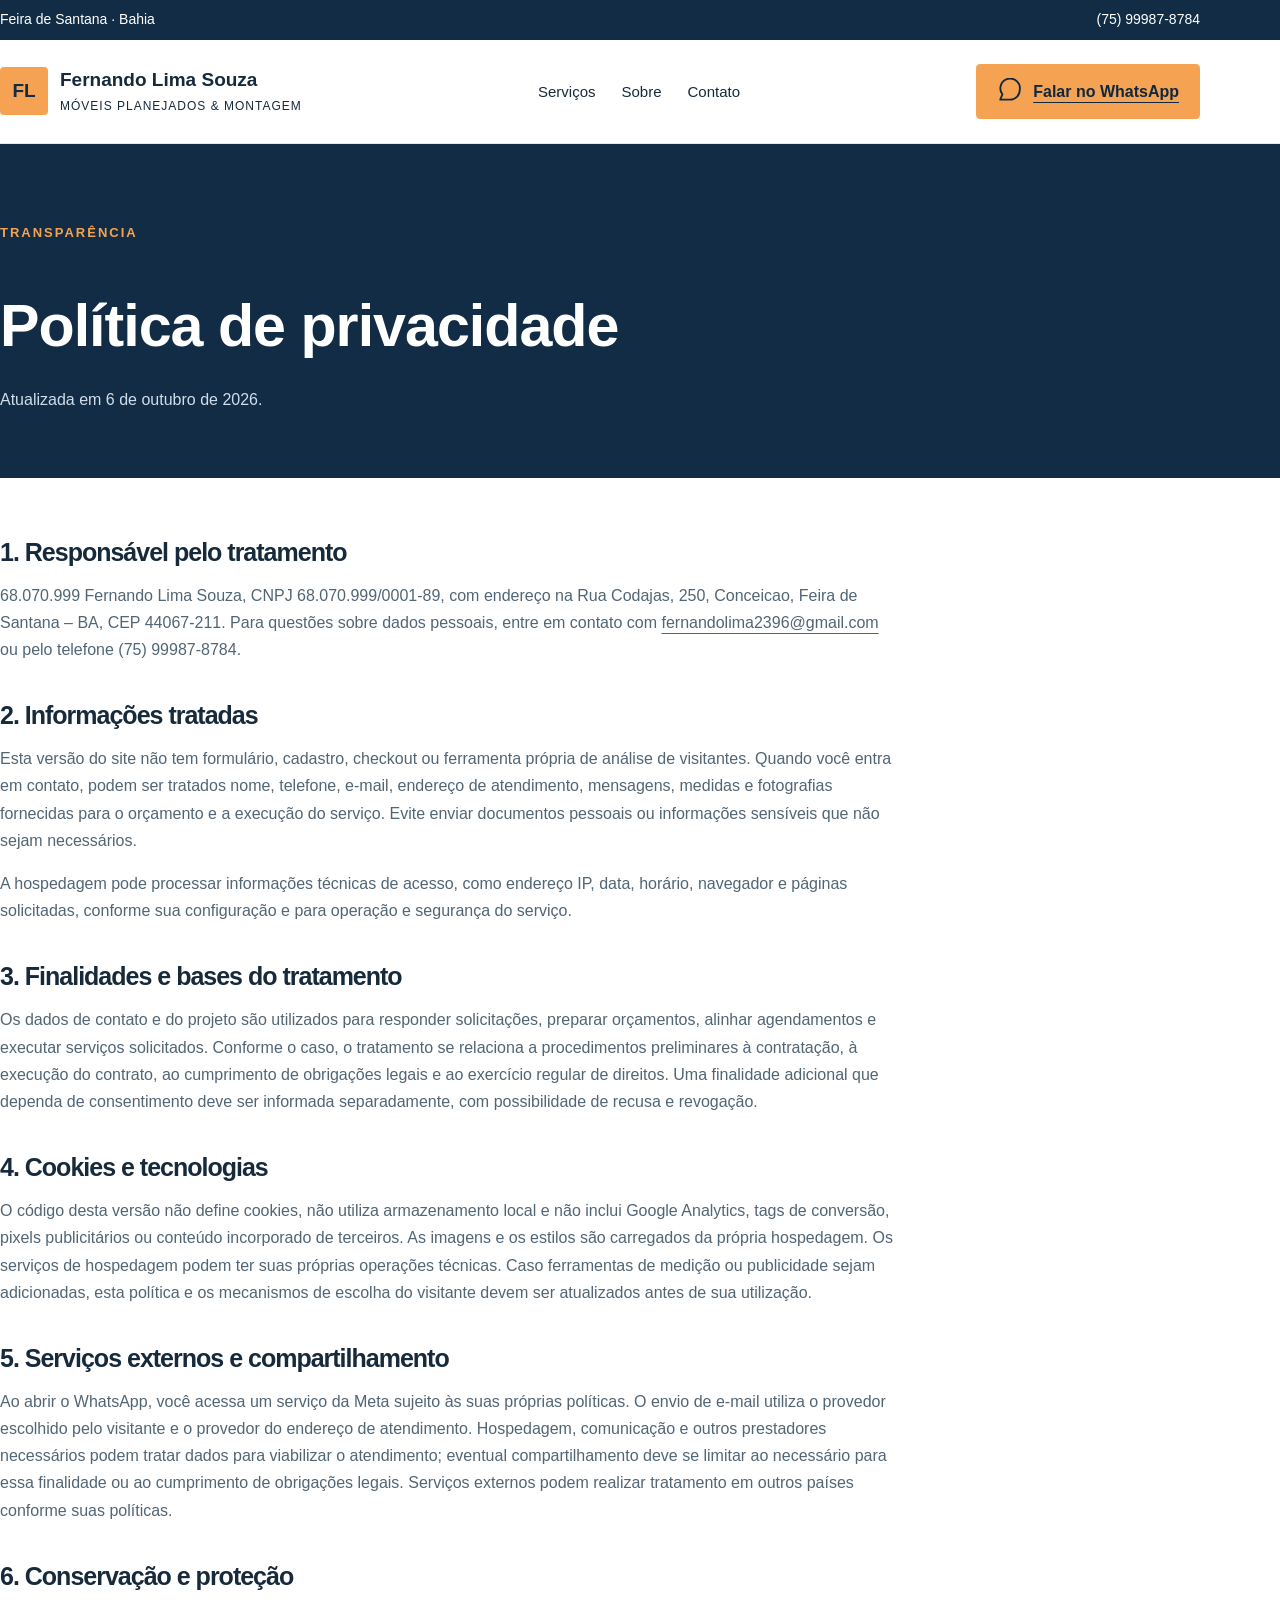
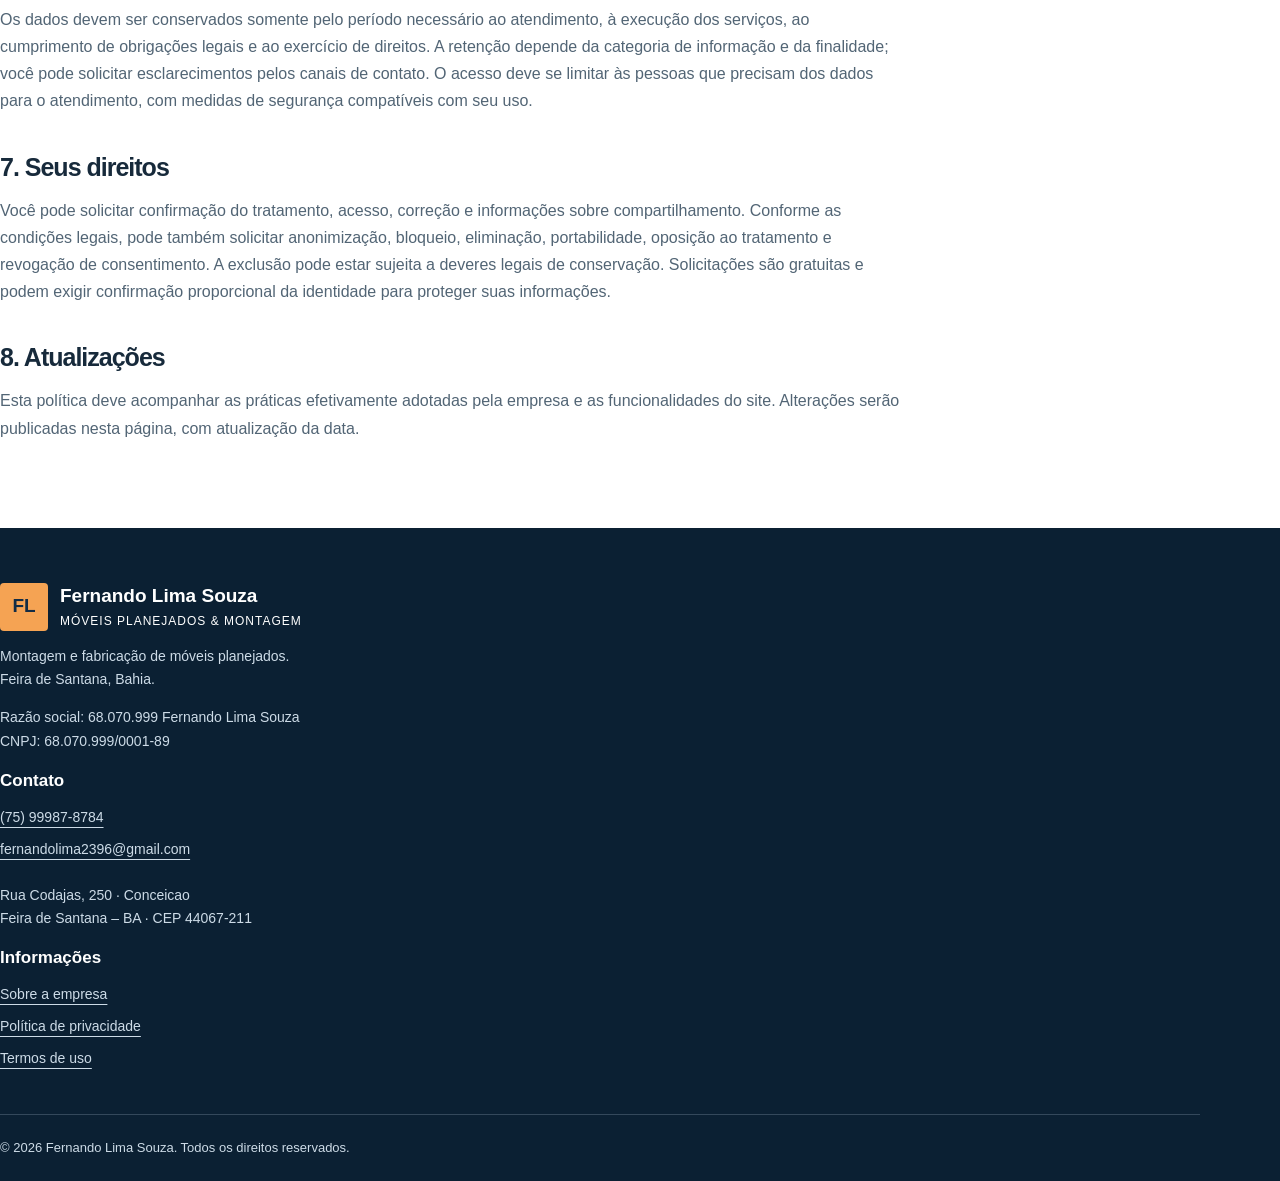
==== privacidade.html @ ad85e201 "Add files via upload" ====
<!doctype html><html lang="pt-BR"><head><meta charset="utf-8"><meta name="viewport" content="width=device-width, initial-scale=1"><meta name="description" content="Informações sobre dados pessoais, contato, serviços externos e privacidade."><meta name="theme-color" content="#122c45"><title>Política de privacidade | Fernando Lima Souza</title><link rel="stylesheet" href="assets/bootstrap.min.css"><link rel="stylesheet" href="styles.css"></head><body><a class="skip" href="#conteudo">Pular para o conteúdo</a><div class="topbar"><div class="container">Feira de Santana · Bahia <a href="tel:+5575999878784">(75) 99987-8784</a></div></div><header><nav class="container mainnav" aria-label="Navegação principal"><a class="brand" href="index.html"><span class="brandmark">FL</span><span>Fernando Lima Souza<small>MÓVEIS PLANEJADOS & MONTAGEM</small></span></a><div class="navlinks"><a href="index.html#servicos">Serviços</a><a href="sobre.html">Sobre</a><a href="index.html#contato">Contato</a></div><a class="btn btn-orange" href="https://wa.me/5575999878784?text=Ol%C3%A1%2C%20gostaria%20de%20um%20or%C3%A7amento%20para%20m%C3%B3veis." target="_blank" rel="noopener noreferrer"><svg viewBox="0 0 24 24" aria-hidden="true" fill="none" stroke="currentColor" stroke-width="1.7" stroke-linecap="round" stroke-linejoin="round"><path d="M21 11a9 9 0 0 1-9 9H3l2-5a9 9 0 1 1 16-4z"/></svg>Falar no WhatsApp</a></nav></header><main id="conteudo"><section class="dochead"><div class="container"><p class="eyebrow">TRANSPARÊNCIA</p><h1>Política de privacidade</h1><p>Atualizada em 6 de outubro de 2026.</p></div></section><article class="container document"><h2>1. Responsável pelo tratamento</h2><p>68.070.999 Fernando Lima Souza, CNPJ 68.070.999/0001-89, com endereço na Rua Codajas, 250, Conceicao, Feira de Santana – BA, CEP 44067-211. Para questões sobre dados pessoais, entre em contato com <a href="mailto:fernandolima2396@gmail.com">fernandolima2396@gmail.com</a> ou pelo telefone (75) 99987-8784.</p><h2>2. Informações tratadas</h2><p>Esta versão do site não tem formulário, cadastro, checkout ou ferramenta própria de análise de visitantes. Quando você entra em contato, podem ser tratados nome, telefone, e-mail, endereço de atendimento, mensagens, medidas e fotografias fornecidas para o orçamento e a execução do serviço. Evite enviar documentos pessoais ou informações sensíveis que não sejam necessários.</p><p>A hospedagem pode processar informações técnicas de acesso, como endereço IP, data, horário, navegador e páginas solicitadas, conforme sua configuração e para operação e segurança do serviço.</p><h2>3. Finalidades e bases do tratamento</h2><p>Os dados de contato e do projeto são utilizados para responder solicitações, preparar orçamentos, alinhar agendamentos e executar serviços solicitados. Conforme o caso, o tratamento se relaciona a procedimentos preliminares à contratação, à execução do contrato, ao cumprimento de obrigações legais e ao exercício regular de direitos. Uma finalidade adicional que dependa de consentimento deve ser informada separadamente, com possibilidade de recusa e revogação.</p><h2>4. Cookies e tecnologias</h2><p>O código desta versão não define cookies, não utiliza armazenamento local e não inclui Google Analytics, tags de conversão, pixels publicitários ou conteúdo incorporado de terceiros. As imagens e os estilos são carregados da própria hospedagem. Os serviços de hospedagem podem ter suas próprias operações técnicas. Caso ferramentas de medição ou publicidade sejam adicionadas, esta política e os mecanismos de escolha do visitante devem ser atualizados antes de sua utilização.</p><h2>5. Serviços externos e compartilhamento</h2><p>Ao abrir o WhatsApp, você acessa um serviço da Meta sujeito às suas próprias políticas. O envio de e-mail utiliza o provedor escolhido pelo visitante e o provedor do endereço de atendimento. Hospedagem, comunicação e outros prestadores necessários podem tratar dados para viabilizar o atendimento; eventual compartilhamento deve se limitar ao necessário para essa finalidade ou ao cumprimento de obrigações legais. Serviços externos podem realizar tratamento em outros países conforme suas políticas.</p><h2>6. Conservação e proteção</h2><p>Os dados devem ser conservados somente pelo período necessário ao atendimento, à execução dos serviços, ao cumprimento de obrigações legais e ao exercício de direitos. A retenção depende da categoria de informação e da finalidade; você pode solicitar esclarecimentos pelos canais de contato. O acesso deve se limitar às pessoas que precisam dos dados para o atendimento, com medidas de segurança compatíveis com seu uso.</p><h2>7. Seus direitos</h2><p>Você pode solicitar confirmação do tratamento, acesso, correção e informações sobre compartilhamento. Conforme as condições legais, pode também solicitar anonimização, bloqueio, eliminação, portabilidade, oposição ao tratamento e revogação de consentimento. A exclusão pode estar sujeita a deveres legais de conservação. Solicitações são gratuitas e podem exigir confirmação proporcional da identidade para proteger suas informações.</p><h2>8. Atualizações</h2><p>Esta política deve acompanhar as práticas efetivamente adotadas pela empresa e as funcionalidades do site. Alterações serão publicadas nesta página, com atualização da data.</p></article></main><footer><div class="container"><div class="row gy-4"><div class="col-lg-5"><a class="brand" href="index.html"><span class="brandmark">FL</span><span>Fernando Lima Souza<small>MÓVEIS PLANEJADOS & MONTAGEM</small></span></a><p class="mt-4">Montagem e fabricação de móveis planejados.<br>Feira de Santana, Bahia.</p><p>Razão social: 68.070.999 Fernando Lima Souza<br>CNPJ: 68.070.999/0001-89</p></div><div class="col-lg-4"><h3>Contato</h3><a href="tel:+5575999878784">(75) 99987-8784</a><br><a href="mailto:fernandolima2396@gmail.com">fernandolima2396@gmail.com</a><p class="mt-3">Rua Codajas, 250 · Conceicao<br>Feira de Santana – BA · CEP 44067-211</p></div><div class="col-lg-3"><h3>Informações</h3><a href="sobre.html">Sobre a empresa</a><br><a href="privacidade.html">Política de privacidade</a><br><a href="termos-de-uso.html">Termos de uso</a></div></div><div class="footend">© 2026 Fernando Lima Souza. Todos os direitos reservados.</div></div></footer></body></html>
---- styles.css ----
@charset "UTF-8";
:root{--navy:#122c45;--orange:#f5a353;--ink:#172a3b;--muted:#526575;--light:#f3f6f9}*{box-sizing:border-box}html{scroll-behavior:smooth;scroll-padding-top:30px}body{font-family:Arial,Helvetica,sans-serif;color:var(--ink);font-size:16px;line-height:1.7;margin:0}a{color:inherit;text-underline-offset:5px}a:hover{color:#9b4c09}a:focus-visible,summary:focus-visible{outline:3px solid #d7721d;outline-offset:5px}img{max-width:100%;height:auto}svg{width:26px;height:26px;flex-shrink:0}.container{max-width:1200px}.topbar{background:var(--navy);color:#fff;font-size:14px;padding:8px 0}.topbar .container{display:flex;justify-content:space-between}.topbar a{text-decoration:none}header{background:white;border-bottom:1px solid #e3e9ee}.mainnav{display:flex;align-items:center;justify-content:space-between;gap:24px;padding-top:24px;padding-bottom:24px}.brand{display:flex;align-items:center;gap:12px;text-decoration:none;font-size:19px;font-weight:700;line-height:1.3}.brandmark{background:var(--orange);color:var(--navy);width:48px;height:48px;display:grid;place-items:center;flex-shrink:0;border-radius:4px}.brand small{display:block;font-size:12px;letter-spacing:1px;font-weight:400;margin-top:6px}.navlinks{display:flex;gap:26px}.navlinks a{text-decoration:none;font-size:15px}.btn{display:inline-flex;align-items:center;justify-content:center;gap:10px;border-radius:4px;padding:13px 20px;font-size:16px;font-weight:700;white-space:normal}.btn-orange{background:var(--orange);color:#10283f;border:1px solid var(--orange)}.btn-orange:hover{background:#ffb76e;color:#10283f}.btn-outline{border:1px solid currentColor}.hero{padding:75px 0 70px;background:var(--navy);color:white;overflow:hidden}.eyebrow{font-size:13px;letter-spacing:2px;font-weight:700;color:#965019;margin-bottom:18px}.hero .eyebrow,.contact .eyebrow{color:#ffb76e}h1,h2,h3{font-weight:700;line-height:1.12;letter-spacing:-1px}h1{font-size:clamp(2.8rem,4.4vw,4.4rem);margin-bottom:26px}h1 em{font-style:normal;color:var(--orange)}h2{font-size:clamp(2rem,3vw,2.8rem);margin-bottom:24px}h3{font-size:23px;letter-spacing:-.4px;margin-bottom:16px}.lead{font-size:18px;color:#d5e0ea;max-width:510px;line-height:1.7}.actions{display:flex;gap:24px;align-items:center;flex-wrap:wrap;margin-top:28px}.textlink{font-weight:700}.hero .textlink{font-size:15px}.heronote{font-size:14px;color:#c6d6e4;margin-top:24px;margin-bottom:0}.heroimage{margin:0;position:relative}.heroimage img{aspect-ratio:1.03;object-fit:cover;border-radius:5px 5px 50px 5px}.heroimage figcaption{position:absolute;bottom:26px;left:24px;right:24px;background:#fff;padding:17px 22px;color:var(--navy);font-size:20px;font-weight:700;border-left:4px solid var(--orange)}figcaption small{display:block;font-size:12px;font-weight:400;color:var(--muted);margin-top:4px}.strip{background:#e9eff4}.strip .container{display:flex;justify-content:space-between;gap:20px;padding-top:23px;padding-bottom:23px}.strip span{display:flex;align-items:center;gap:12px;font-weight:700}.section{padding:85px 0}.sectionintro{max-width:700px;margin-bottom:38px}.section p{color:var(--muted)}.service{height:100%;border:1px solid #dce4eb;border-top:3px solid var(--navy);padding:30px}.servicehead{display:flex;justify-content:space-between;align-items:center;margin-bottom:32px}.servicehead svg{width:38px;height:38px;color:#a85816}.servicehead span{font-size:14px;color:#687d8c}.service p{margin:0}.process{background:var(--light)}.steps{list-style:none;margin:0;padding:0}.steps li{display:flex;gap:22px;padding:22px 0;border-bottom:1px solid #d3dde6}.steps li:first-child{padding-top:0}.steps li>span{font-size:28px;color:#a85816;font-weight:700}.steps p{margin:0}.faq{background:var(--light)}.questions{max-width:870px}details{border-bottom:1px solid #cbd7e1;padding:22px 0}summary{font-size:18px;font-weight:700;cursor:pointer}details p{margin:16px 0 0}.contact{background:var(--navy);color:white}.contact p{color:#d1deea}.contactinfo{border-left:1px solid #496176;padding-left:40px}.contactinfo>a{display:block;margin-bottom:12px;overflow-wrap:anywhere}.contactinfo h3{margin-top:18px}footer{background:#0b2033;color:#cddbe7;padding:55px 0 0;font-size:14px}footer .brand{color:white}footer h3{color:white;font-size:17px;letter-spacing:0}footer a{display:inline-block;margin-bottom:8px;overflow-wrap:anywhere}footer a:hover{color:var(--orange)}.footend{border-top:1px solid #34485b;margin-top:35px;padding:22px 0;font-size:13px}.dochead{padding:65px 0;background:var(--navy);color:white}.dochead h1{font-size:clamp(2.3rem,5vw,3.7rem)}.dochead .eyebrow{color:var(--orange)}.dochead p:last-child{margin-bottom:0;color:#d1deea}.document{max-width:900px;padding-top:60px;padding-bottom:70px}.document h2{font-size:25px;margin-top:38px;margin-bottom:16px}.document h2:first-child{margin-top:0}.document p{color:var(--muted)}.document .table th{width:38%;font-size:15px}.document .table td{font-size:15px;overflow-wrap:anywhere}.document .table th,.document .table td{padding:16px 12px;vertical-align:top}.skip{position:absolute;top:-100px;left:15px;background:white;color:var(--navy);padding:12px;z-index:10}.skip:focus{top:10px}@media(max-width:991px){.mainnav{flex-wrap:wrap}.mainnav>.btn{display:none}.navlinks{margin-left:auto}.hero{padding:50px 0}.heroimage img{aspect-ratio:1.5}.section{padding:60px 0}.contactinfo{border-left:0;padding-left:12px;border-top:1px solid #496176;padding-top:22px}}@media(max-width:575px){.container{padding-left:22px;padding-right:22px}.brand{font-size:17px}.brand small{font-size:11px;letter-spacing:.5px}.mainnav{gap:20px}.navlinks{margin-left:0;width:100%;justify-content:space-between}.topbar{font-size:12px}h1{font-size:2.8rem}.strip .container{flex-direction:column;gap:14px}.heroimage figcaption{bottom:15px;left:15px;right:15px;font-size:17px;padding:12px}.actions{gap:18px}.dochead{padding:45px 0}.document .table th,.document .table td{padding:12px 6px;font-size:14px}}@media(prefers-reduced-motion:reduce){html{scroll-behavior:auto}}
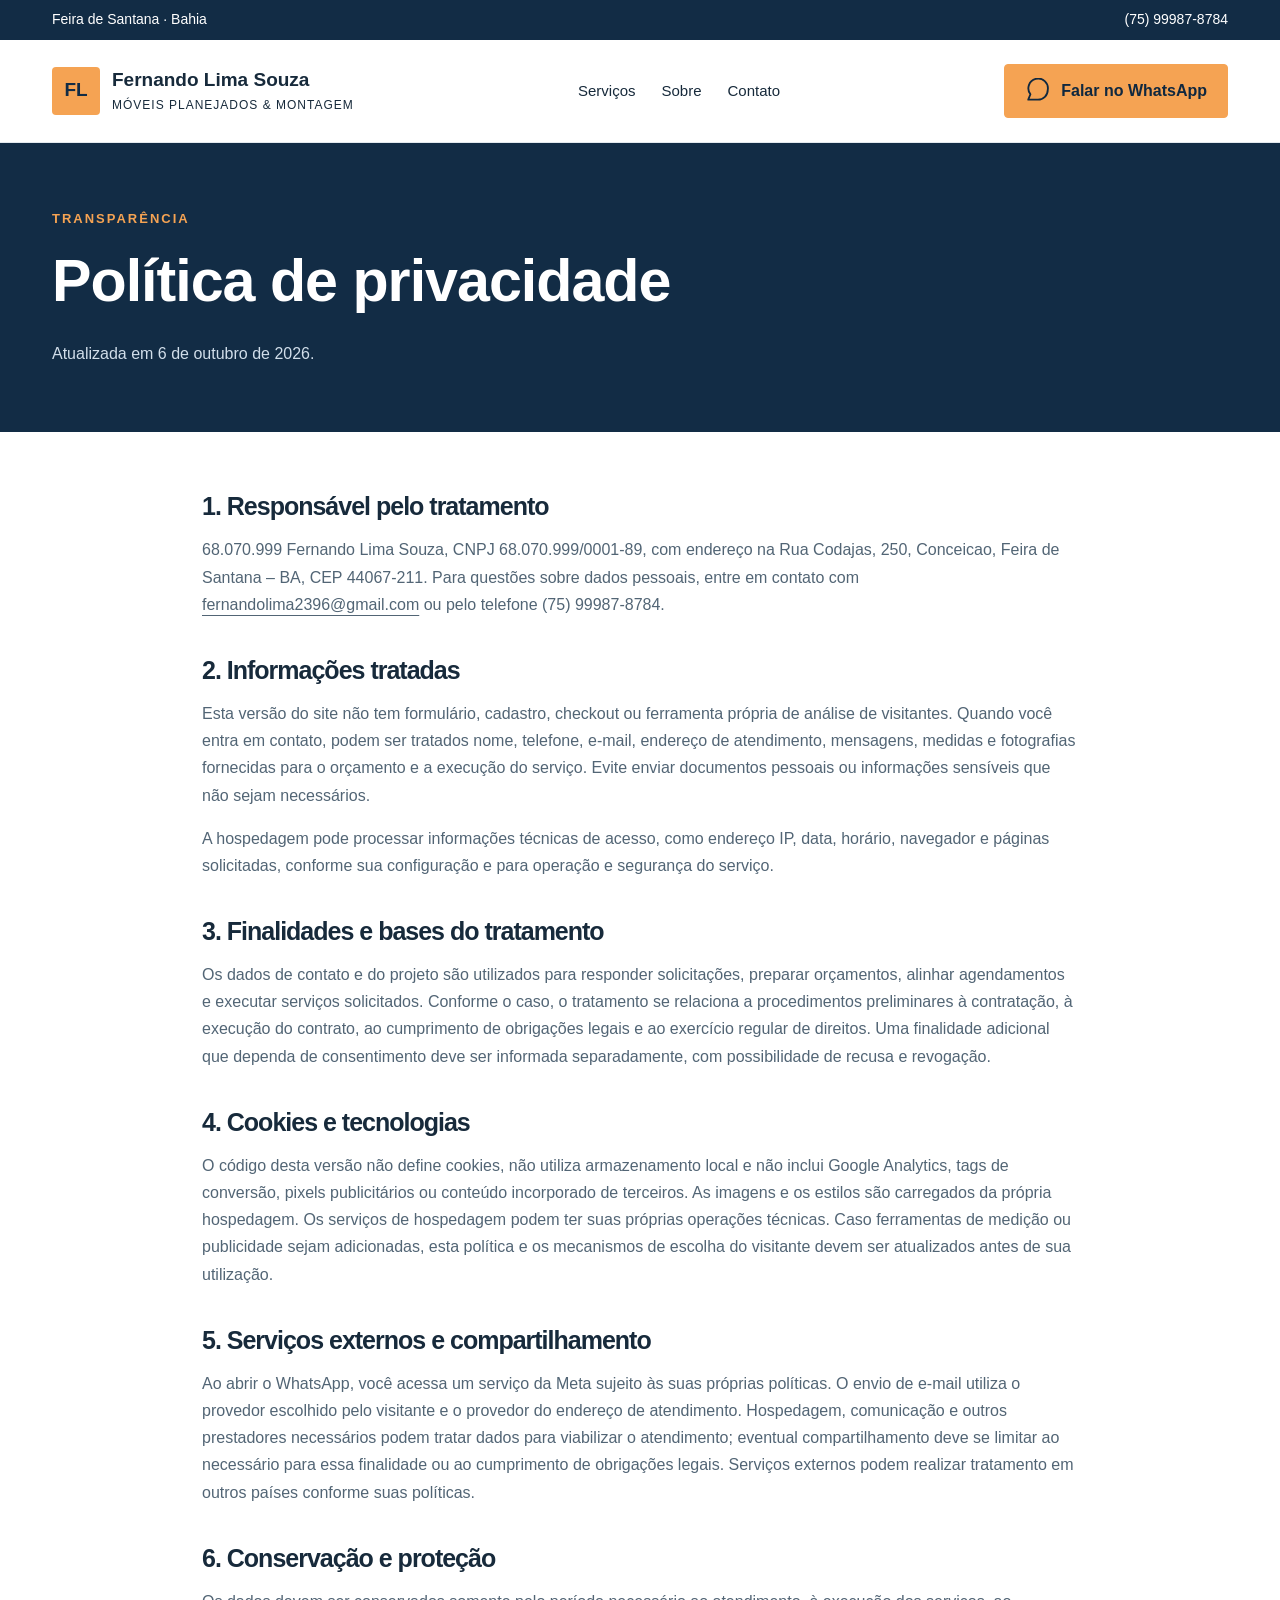
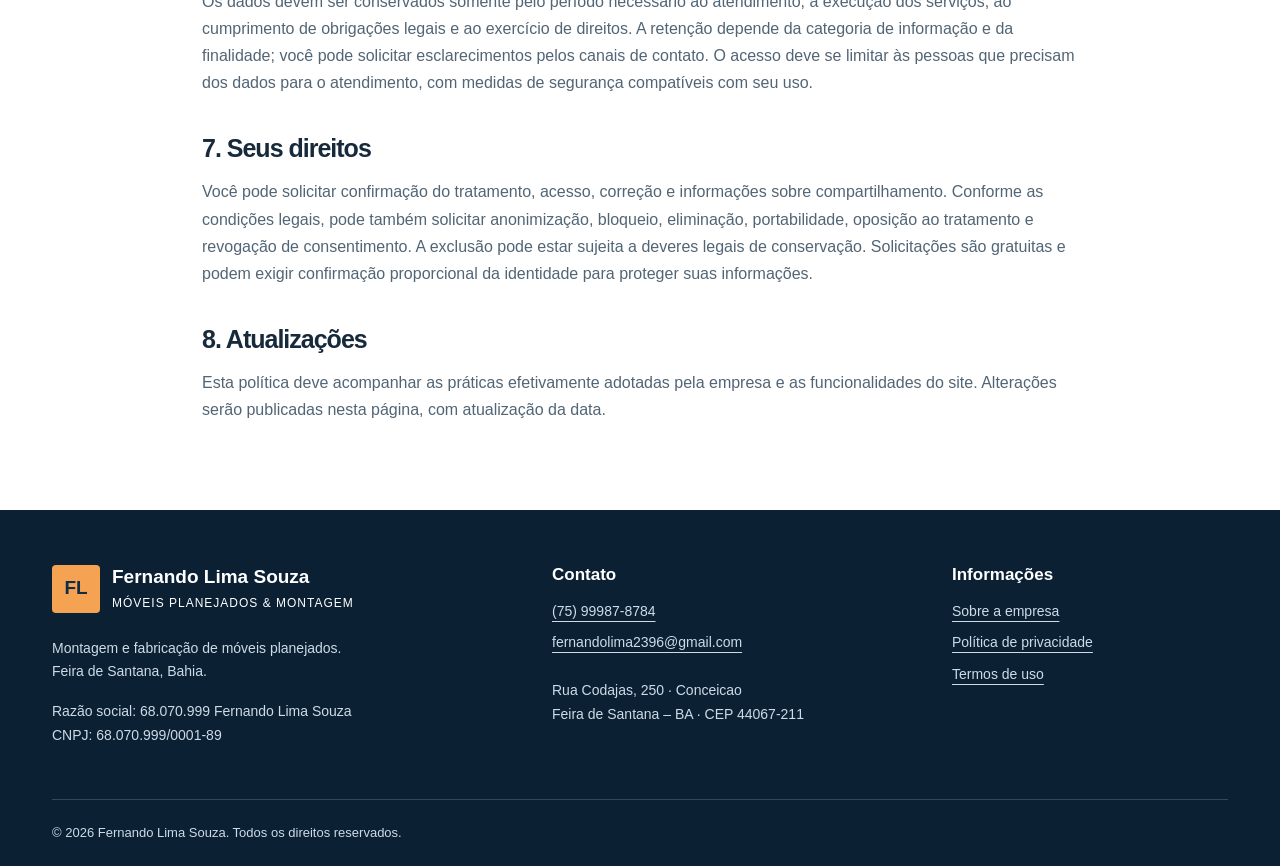
==== commit 4c86fed7: "Update privacidade.html" ====
--- a/privacidade.html
+++ b/privacidade.html
@@ -1 +1,12 @@
-<!doctype html><html lang="pt-BR"><head><meta charset="utf-8"><meta name="viewport" content="width=device-width, initial-scale=1"><meta name="description" content="Informações sobre dados pessoais, contato, serviços externos e privacidade."><meta name="theme-color" content="#122c45"><title>Política de privacidade | Fernando Lima Souza</title><link rel="stylesheet" href="assets/bootstrap.min.css"><link rel="stylesheet" href="styles.css"></head><body><a class="skip" href="#conteudo">Pular para o conteúdo</a><div class="topbar"><div class="container">Feira de Santana · Bahia <a href="tel:+5575999878784">(75) 99987-8784</a></div></div><header><nav class="container mainnav" aria-label="Navegação principal"><a class="brand" href="index.html"><span class="brandmark">FL</span><span>Fernando Lima Souza<small>MÓVEIS PLANEJADOS & MONTAGEM</small></span></a><div class="navlinks"><a href="index.html#servicos">Serviços</a><a href="sobre.html">Sobre</a><a href="index.html#contato">Contato</a></div><a class="btn btn-orange" href="https://wa.me/5575999878784?text=Ol%C3%A1%2C%20gostaria%20de%20um%20or%C3%A7amento%20para%20m%C3%B3veis." target="_blank" rel="noopener noreferrer"><svg viewBox="0 0 24 24" aria-hidden="true" fill="none" stroke="currentColor" stroke-width="1.7" stroke-linecap="round" stroke-linejoin="round"><path d="M21 11a9 9 0 0 1-9 9H3l2-5a9 9 0 1 1 16-4z"/></svg>Falar no WhatsApp</a></nav></header><main id="conteudo"><section class="dochead"><div class="container"><p class="eyebrow">TRANSPARÊNCIA</p><h1>Política de privacidade</h1><p>Atualizada em 6 de outubro de 2026.</p></div></section><article class="container document"><h2>1. Responsável pelo tratamento</h2><p>68.070.999 Fernando Lima Souza, CNPJ 68.070.999/0001-89, com endereço na Rua Codajas, 250, Conceicao, Feira de Santana – BA, CEP 44067-211. Para questões sobre dados pessoais, entre em contato com <a href="mailto:fernandolima2396@gmail.com">fernandolima2396@gmail.com</a> ou pelo telefone (75) 99987-8784.</p><h2>2. Informações tratadas</h2><p>Esta versão do site não tem formulário, cadastro, checkout ou ferramenta própria de análise de visitantes. Quando você entra em contato, podem ser tratados nome, telefone, e-mail, endereço de atendimento, mensagens, medidas e fotografias fornecidas para o orçamento e a execução do serviço. Evite enviar documentos pessoais ou informações sensíveis que não sejam necessários.</p><p>A hospedagem pode processar informações técnicas de acesso, como endereço IP, data, horário, navegador e páginas solicitadas, conforme sua configuração e para operação e segurança do serviço.</p><h2>3. Finalidades e bases do tratamento</h2><p>Os dados de contato e do projeto são utilizados para responder solicitações, preparar orçamentos, alinhar agendamentos e executar serviços solicitados. Conforme o caso, o tratamento se relaciona a procedimentos preliminares à contratação, à execução do contrato, ao cumprimento de obrigações legais e ao exercício regular de direitos. Uma finalidade adicional que dependa de consentimento deve ser informada separadamente, com possibilidade de recusa e revogação.</p><h2>4. Cookies e tecnologias</h2><p>O código desta versão não define cookies, não utiliza armazenamento local e não inclui Google Analytics, tags de conversão, pixels publicitários ou conteúdo incorporado de terceiros. As imagens e os estilos são carregados da própria hospedagem. Os serviços de hospedagem podem ter suas próprias operações técnicas. Caso ferramentas de medição ou publicidade sejam adicionadas, esta política e os mecanismos de escolha do visitante devem ser atualizados antes de sua utilização.</p><h2>5. Serviços externos e compartilhamento</h2><p>Ao abrir o WhatsApp, você acessa um serviço da Meta sujeito às suas próprias políticas. O envio de e-mail utiliza o provedor escolhido pelo visitante e o provedor do endereço de atendimento. Hospedagem, comunicação e outros prestadores necessários podem tratar dados para viabilizar o atendimento; eventual compartilhamento deve se limitar ao necessário para essa finalidade ou ao cumprimento de obrigações legais. Serviços externos podem realizar tratamento em outros países conforme suas políticas.</p><h2>6. Conservação e proteção</h2><p>Os dados devem ser conservados somente pelo período necessário ao atendimento, à execução dos serviços, ao cumprimento de obrigações legais e ao exercício de direitos. A retenção depende da categoria de informação e da finalidade; você pode solicitar esclarecimentos pelos canais de contato. O acesso deve se limitar às pessoas que precisam dos dados para o atendimento, com medidas de segurança compatíveis com seu uso.</p><h2>7. Seus direitos</h2><p>Você pode solicitar confirmação do tratamento, acesso, correção e informações sobre compartilhamento. Conforme as condições legais, pode também solicitar anonimização, bloqueio, eliminação, portabilidade, oposição ao tratamento e revogação de consentimento. A exclusão pode estar sujeita a deveres legais de conservação. Solicitações são gratuitas e podem exigir confirmação proporcional da identidade para proteger suas informações.</p><h2>8. Atualizações</h2><p>Esta política deve acompanhar as práticas efetivamente adotadas pela empresa e as funcionalidades do site. Alterações serão publicadas nesta página, com atualização da data.</p></article></main><footer><div class="container"><div class="row gy-4"><div class="col-lg-5"><a class="brand" href="index.html"><span class="brandmark">FL</span><span>Fernando Lima Souza<small>MÓVEIS PLANEJADOS & MONTAGEM</small></span></a><p class="mt-4">Montagem e fabricação de móveis planejados.<br>Feira de Santana, Bahia.</p><p>Razão social: 68.070.999 Fernando Lima Souza<br>CNPJ: 68.070.999/0001-89</p></div><div class="col-lg-4"><h3>Contato</h3><a href="tel:+5575999878784">(75) 99987-8784</a><br><a href="mailto:fernandolima2396@gmail.com">fernandolima2396@gmail.com</a><p class="mt-3">Rua Codajas, 250 · Conceicao<br>Feira de Santana – BA · CEP 44067-211</p></div><div class="col-lg-3"><h3>Informações</h3><a href="sobre.html">Sobre a empresa</a><br><a href="privacidade.html">Política de privacidade</a><br><a href="termos-de-uso.html">Termos de uso</a></div></div><div class="footend">© 2026 Fernando Lima Souza. Todos os direitos reservados.</div></div></footer></body></html>+<!doctype html><html lang="pt-BR"><head><meta charset="utf-8"><meta name="viewport" content="width=device-width, initial-scale=1"><meta name="description" content="Informações sobre dados pessoais, contato, serviços externos e privacidade."><meta name="theme-color" content="#122c45"><title>Política de privacidade | Fernando Lima Souza</title><style>@charset "UTF-8";/*!
+ * Bootstrap  v5.3.8 (https://getbootstrap.com/)
+ * Copyright 2011-2025 The Bootstrap Authors
+ * Licensed under MIT (https://github.com/twbs/bootstrap/blob/main/LICENSE)
+ */:root,[data-bs-theme=light]{--bs-blue:#0d6efd;--bs-indigo:#6610f2;--bs-purple:#6f42c1;--bs-pink:#d63384;--bs-red:#dc3545;--bs-orange:#fd7e14;--bs-yellow:#ffc107;--bs-green:#198754;--bs-teal:#20c997;--bs-cyan:#0dcaf0;--bs-black:#000;--bs-white:#fff;--bs-gray:#6c757d;--bs-gray-dark:#343a40;--bs-gray-100:#f8f9fa;--bs-gray-200:#e9ecef;--bs-gray-300:#dee2e6;--bs-gray-400:#ced4da;--bs-gray-500:#adb5bd;--bs-gray-600:#6c757d;--bs-gray-700:#495057;--bs-gray-800:#343a40;--bs-gray-900:#212529;--bs-primary:#0d6efd;--bs-secondary:#6c757d;--bs-success:#198754;--bs-info:#0dcaf0;--bs-warning:#ffc107;--bs-danger:#dc3545;--bs-light:#f8f9fa;--bs-dark:#212529;--bs-primary-rgb:13,110,253;--bs-secondary-rgb:108,117,125;--bs-success-rgb:25,135,84;--bs-info-rgb:13,202,240;--bs-warning-rgb:255,193,7;--bs-danger-rgb:220,53,69;--bs-light-rgb:248,249,250;--bs-dark-rgb:33,37,41;--bs-primary-text-emphasis:#052c65;--bs-secondary-text-emphasis:#2b2f32;--bs-success-text-emphasis:#0a3622;--bs-info-text-emphasis:#055160;--bs-warning-text-emphasis:#664d03;--bs-danger-text-emphasis:#58151c;--bs-light-text-emphasis:#495057;--bs-dark-text-emphasis:#495057;--bs-primary-bg-subtle:#cfe2ff;--bs-secondary-bg-subtle:#e2e3e5;--bs-success-bg-subtle:#d1e7dd;--bs-info-bg-subtle:#cff4fc;--bs-warning-bg-subtle:#fff3cd;--bs-danger-bg-subtle:#f8d7da;--bs-light-bg-subtle:#fcfcfd;--bs-dark-bg-subtle:#ced4da;--bs-primary-border-subtle:#9ec5fe;--bs-secondary-border-subtle:#c4c8cb;--bs-success-border-subtle:#a3cfbb;--bs-info-border-subtle:#9eeaf9;--bs-warning-border-subtle:#ffe69c;--bs-danger-border-subtle:#f1aeb5;--bs-light-border-subtle:#e9ecef;--bs-dark-border-subtle:#adb5bd;--bs-white-rgb:255,255,255;--bs-black-rgb:0,0,0;--bs-font-sans-serif:system-ui,-apple-system,"Segoe UI",Roboto,"Helvetica Neue","Noto Sans","Liberation Sans",Arial,sans-serif,"Apple Color Emoji","Segoe UI Emoji","Segoe UI Symbol","Noto Color Emoji";--bs-font-monospace:SFMono-Regular,Menlo,Monaco,Consolas,"Liberation Mono","Courier New",monospace;--bs-gradient:linear-gradient(180deg, rgba(255, 255, 255, 0.15), rgba(255, 255, 255, 0));--bs-body-font-family:var(--bs-font-sans-serif);--bs-body-font-size:1rem;--bs-body-font-weight:400;--bs-body-line-height:1.5;--bs-body-color:#212529;--bs-body-color-rgb:33,37,41;--bs-body-bg:#fff;--bs-body-bg-rgb:255,255,255;--bs-emphasis-color:#000;--bs-emphasis-color-rgb:0,0,0;--bs-secondary-color:rgba(33, 37, 41, 0.75);--bs-secondary-color-rgb:33,37,41;--bs-secondary-bg:#e9ecef;--bs-secondary-bg-rgb:233,236,239;--bs-tertiary-color:rgba(33, 37, 41, 0.5);--bs-tertiary-color-rgb:33,37,41;--bs-tertiary-bg:#f8f9fa;--bs-tertiary-bg-rgb:248,249,250;--bs-heading-color:inherit;--bs-link-color:#0d6efd;--bs-link-color-rgb:13,110,253;--bs-link-decoration:underline;--bs-link-hover-color:#0a58ca;--bs-link-hover-color-rgb:10,88,202;--bs-code-color:#d63384;--bs-highlight-color:#212529;--bs-highlight-bg:#fff3cd;--bs-border-width:1px;--bs-border-style:solid;--bs-border-color:#dee2e6;--bs-border-color-translucent:rgba(0, 0, 0, 0.175);--bs-border-radius:0.375rem;--bs-border-radius-sm:0.25rem;--bs-border-radius-lg:0.5rem;--bs-border-radius-xl:1rem;--bs-border-radius-xxl:2rem;--bs-border-radius-2xl:var(--bs-border-radius-xxl);--bs-border-radius-pill:50rem;--bs-box-shadow:0 0.5rem 1rem rgba(0, 0, 0, 0.15);--bs-box-shadow-sm:0 0.125rem 0.25rem rgba(0, 0, 0, 0.075);--bs-box-shadow-lg:0 1rem 3rem rgba(0, 0, 0, 0.175);--bs-box-shadow-inset:inset 0 1px 2px rgba(0, 0, 0, 0.075);--bs-focus-ring-width:0.25rem;--bs-focus-ring-opacity:0.25;--bs-focus-ring-color:rgba(13, 110, 253, 0.25);--bs-form-valid-color:#198754;--bs-form-valid-border-color:#198754;--bs-form-invalid-color:#dc3545;--bs-form-invalid-border-color:#dc3545}[data-bs-theme=dark]{color-scheme:dark;--bs-body-color:#dee2e6;--bs-body-color-rgb:222,226,230;--bs-body-bg:#212529;--bs-body-bg-rgb:33,37,41;--bs-emphasis-color:#fff;--bs-emphasis-color-rgb:255,255,255;--bs-secondary-color:rgba(222, 226, 230, 0.75);--bs-secondary-color-rgb:222,226,230;--bs-secondary-bg:#343a40;--bs-secondary-bg-rgb:52,58,64;--bs-tertiary-color:rgba(222, 226, 230, 0.5);--bs-tertiary-color-rgb:222,226,230;--bs-tertiary-bg:#2b3035;--bs-tertiary-bg-rgb:43,48,53;--bs-primary-text-emphasis:#6ea8fe;--bs-secondary-text-emphasis:#a7acb1;--bs-success-text-emphasis:#75b798;--bs-info-text-emphasis:#6edff6;--bs-warning-text-emphasis:#ffda6a;--bs-danger-text-emphasis:#ea868f;--bs-light-text-emphasis:#f8f9fa;--bs-dark-text-emphasis:#dee2e6;--bs-primary-bg-subtle:#031633;--bs-secondary-bg-subtle:#161719;--bs-success-bg-subtle:#051b11;--bs-info-bg-subtle:#032830;--bs-warning-bg-subtle:#332701;--bs-danger-bg-subtle:#2c0b0e;--bs-light-bg-subtle:#343a40;--bs-dark-bg-subtle:#1a1d20;--bs-primary-border-subtle:#084298;--bs-secondary-border-subtle:#41464b;--bs-success-border-subtle:#0f5132;--bs-info-border-subtle:#087990;--bs-warning-border-subtle:#997404;--bs-danger-border-subtle:#842029;--bs-light-border-subtle:#495057;--bs-dark-border-subtle:#343a40;--bs-heading-color:inherit;--bs-link-color:#6ea8fe;--bs-link-hover-color:#8bb9fe;--bs-link-color-rgb:110,168,254;--bs-link-hover-color-rgb:139,185,254;--bs-code-color:#e685b5;--bs-highlight-color:#dee2e6;--bs-highlight-bg:#664d03;--bs-border-color:#495057;--bs-border-color-translucent:rgba(255, 255, 255, 0.15);--bs-form-valid-color:#75b798;--bs-form-valid-border-color:#75b798;--bs-form-invalid-color:#ea868f;--bs-form-invalid-border-color:#ea868f}*,::after,::before{box-sizing:border-box}@media (prefers-reduced-motion:no-preference){:root{scroll-behavior:smooth}}body{margin:0;font-family:var(--bs-body-font-family);font-size:var(--bs-body-font-size);font-weight:var(--bs-body-font-weight);line-height:var(--bs-body-line-height);color:var(--bs-body-color);text-align:var(--bs-body-text-align);background-color:var(--bs-body-bg);-webkit-text-size-adjust:100%;-webkit-tap-highlight-color:transparent}hr{margin:1rem 0;color:inherit;border:0;border-top:var(--bs-border-width) solid;opacity:.25}.h1,.h2,.h3,.h4,.h5,.h6,h1,h2,h3,h4,h5,h6{margin-top:0;margin-bottom:.5rem;font-weight:500;line-height:1.2;color:var(--bs-heading-color)}.h1,h1{font-size:calc(1.375rem + 1.5vw)}@media (min-width:1200px){.h1,h1{font-size:2.5rem}}.h2,h2{font-size:calc(1.325rem + .9vw)}@media (min-width:1200px){.h2,h2{font-size:2rem}}.h3,h3{font-size:calc(1.3rem + .6vw)}@media (min-width:1200px){.h3,h3{font-size:1.75rem}}.h4,h4{font-size:calc(1.275rem + .3vw)}@media (min-width:1200px){.h4,h4{font-size:1.5rem}}.h5,h5{font-size:1.25rem}.h6,h6{font-size:1rem}p{margin-top:0;margin-bottom:1rem}abbr[title]{-webkit-text-decoration:underline dotted;text-decoration:underline dotted;cursor:help;-webkit-text-decoration-skip-ink:none;text-decoration-skip-ink:none}address{margin-bottom:1rem;font-style:normal;line-height:inherit}ol,ul{padding-left:2rem}dl,ol,ul{margin-top:0;margin-bottom:1rem}ol ol,ol ul,ul ol,ul ul{margin-bottom:0}dt{font-weight:700}dd{margin-bottom:.5rem;margin-left:0}blockquote{margin:0 0 1rem}b,strong{font-weight:bolder}.small,small{font-size:.875em}.mark,mark{padding:.1875em;color:var(--bs-highlight-color);background-color:var(--bs-highlight-bg)}sub,sup{position:relative;font-size:.75em;line-height:0;vertical-align:baseline}sub{bottom:-.25em}sup{top:-.5em}a{color:rgba(var(--bs-link-color-rgb),var(--bs-link-opacity,1));text-decoration:underline}a:hover{--bs-link-color-rgb:var(--bs-link-hover-color-rgb)}a:not([href]):not([class]),a:not([href]):not([class]):hover{color:inherit;text-decoration:none}code,kbd,pre,samp{font-family:var(--bs-font-monospace);font-size:1em}pre{display:block;margin-top:0;margin-bottom:1rem;overflow:auto;font-size:.875em}pre code{font-size:inherit;color:inherit;word-break:normal}code{font-size:.875em;color:var(--bs-code-color);word-wrap:break-word}a>code{color:inherit}kbd{padding:.1875rem .375rem;font-size:.875em;color:var(--bs-body-bg);background-color:var(--bs-body-color);border-radius:.25rem}kbd kbd{padding:0;font-size:1em}figure{margin:0 0 1rem}img,svg{vertical-align:middle}table{caption-side:bottom;border-collapse:collapse}caption{padding-top:.5rem;padding-bottom:.5rem;color:var(--bs-secondary-color);text-align:left}th{text-align:inherit;text-align:-webkit-match-parent}tbody,td,tfoot,th,thead,tr{border-color:inherit;border-style:solid;border-width:0}label{display:inline-block}button{border-radius:0}button:focus:not(:focus-visible){outline:0}button,input,optgroup,select,textarea{margin:0;font-family:inherit;font-size:inherit;line-height:inherit}button,select{text-transform:none}[role=button]{cursor:pointer}select{word-wrap:normal}select:disabled{opacity:1}[list]:not([type=date]):not([type=datetime-local]):not([type=month]):not([type=week]):not([type=time])::-webkit-calendar-picker-indicator{display:none!important}[type=button],[type=reset],[type=submit],button{-webkit-appearance:button}[type=button]:not(:disabled),[type=reset]:not(:disabled),[type=submit]:not(:disabled),button:not(:disabled){cursor:pointer}::-moz-focus-inner{padding:0;border-style:none}textarea{resize:vertical}fieldset{min-width:0;padding:0;margin:0;border:0}legend{float:left;width:100%;padding:0;margin-bottom:.5rem;line-height:inherit;font-size:calc(1.275rem + .3vw)}@media (min-width:1200px){legend{font-size:1.5rem}}legend+*{clear:left}::-webkit-datetime-edit-day-field,::-webkit-datetime-edit-fields-wrapper,::-webkit-datetime-edit-hour-field,::-webkit-datetime-edit-minute,::-webkit-datetime-edit-month-field,::-webkit-datetime-edit-text,::-webkit-datetime-edit-year-field{padding:0}::-webkit-inner-spin-button{height:auto}[type=search]{-webkit-appearance:textfield;outline-offset:-2px}[type=search]::-webkit-search-cancel-button{cursor:pointer;filter:grayscale(1)}::-webkit-search-decoration{-webkit-appearance:none}::-webkit-color-swatch-wrapper{padding:0}::-webkit-file-upload-button{font:inherit;-webkit-appearance:button}::file-selector-button{font:inherit;-webkit-appearance:button}output{display:inline-block}iframe{border:0}summary{display:list-item;cursor:pointer}progress{vertical-align:baseline}[hidden]{display:none!important}.lead{font-size:1.25rem;font-weight:300}.display-1{font-weight:300;line-height:1.2;font-size:calc(1.625rem + 4.5vw)}@media (min-width:1200px){.display-1{font-size:5rem}}.display-2{font-weight:300;line-height:1.2;font-size:calc(1.575rem + 3.9vw)}@media (min-width:1200px){.display-2{font-size:4.5rem}}.display-3{font-weight:300;line-height:1.2;font-size:calc(1.525rem + 3.3vw)}@media (min-width:1200px){.display-3{font-size:4rem}}.display-4{font-weight:300;line-height:1.2;font-size:calc(1.475rem + 2.7vw)}@media (min-width:1200px){.display-4{font-size:3.5rem}}.display-5{font-weight:300;line-height:1.2;font-size:calc(1.425rem + 2.1vw)}@media (min-width:1200px){.display-5{font-size:3rem}}.display-6{font-weight:300;line-height:1.2;font-size:calc(1.375rem + 1.5vw)}@media (min-width:1200px){.display-6{font-size:2.5rem}}.list-unstyled{padding-left:0;list-style:none}.list-inline{padding-left:0;list-style:none}.list-inline-item{display:inline-block}.list-inline-item:not(:last-child){margin-right:.5rem}.initialism{font-size:.875em;text-transform:uppercase}.blockquote{margin-bottom:1rem;font-size:1.25rem}.blockquote>:last-child{margin-bottom:0}.blockquote-footer{margin-top:-1rem;margin-bottom:1rem;font-size:.875em;color:#6c757d}.blockquote-footer::before{content:"— "}.img-fluid{max-width:100%;height:auto}.img-thumbnail{padding:.25rem;background-color:var(--bs-body-bg);border:var(--bs-border-width) solid var(--bs-border-color);border-radius:var(--bs-border-radius);max-width:100%;height:auto}.figure{display:inline-block}.figure-img{margin-bottom:.5rem;line-height:1}.figure-caption{font-size:.875em;color:var(--bs-secondary-color)}.container,.container-fluid,.container-lg,.container-md,.container-sm,.container-xl,.container-xxl{--bs-gutter-x:1.5rem;--bs-gutter-y:0;width:100%;padding-right:calc(var(--bs-gutter-x) * .5);padding-left:calc(var(--bs-gutter-x) * .5);margin-right:auto;margin-left:auto}@media (min-width:576px){.container,.container-sm{max-width:540px}}@media (min-width:768px){.container,.container-md,.container-sm{max-width:720px}}@media (min-width:992px){.container,.container-lg,.container-md,.container-sm{max-width:960px}}@media (min-width:1200px){.container,.container-lg,.container-md,.container-sm,.container-xl{max-width:1140px}}@media (min-width:1400px){.container,.container-lg,.container-md,.container-sm,.container-xl,.container-xxl{max-width:1320px}}:root{--bs-breakpoint-xs:0;--bs-breakpoint-sm:576px;--bs-breakpoint-md:768px;--bs-breakpoint-lg:992px;--bs-breakpoint-xl:1200px;--bs-breakpoint-xxl:1400px}.row{--bs-gutter-x:1.5rem;--bs-gutter-y:0;display:flex;flex-wrap:wrap;margin-top:calc(-1 * var(--bs-gutter-y));margin-right:calc(-.5 * var(--bs-gutter-x));margin-left:calc(-.5 * var(--bs-gutter-x))}.row>*{flex-shrink:0;width:100%;max-width:100%;padding-right:calc(var(--bs-gutter-x) * .5);padding-left:calc(var(--bs-gutter-x) * .5);margin-top:var(--bs-gutter-y)}.col{flex:1 0 0}.row-cols-auto>*{flex:0 0 auto;width:auto}.row-cols-1>*{flex:0 0 auto;width:100%}.row-cols-2>*{flex:0 0 auto;width:50%}.row-cols-3>*{flex:0 0 auto;width:33.33333333%}.row-cols-4>*{flex:0 0 auto;width:25%}.row-cols-5>*{flex:0 0 auto;width:20%}.row-cols-6>*{flex:0 0 auto;width:16.66666667%}.col-auto{flex:0 0 auto;width:auto}.col-1{flex:0 0 auto;width:8.33333333%}.col-2{flex:0 0 auto;width:16.66666667%}.col-3{flex:0 0 auto;width:25%}.col-4{flex:0 0 auto;width:33.33333333%}.col-5{flex:0 0 auto;width:41.66666667%}.col-6{flex:0 0 auto;width:50%}.col-7{flex:0 0 auto;width:58.33333333%}.col-8{flex:0 0 auto;width:66.66666667%}.col-9{flex:0 0 auto;width:75%}.col-10{flex:0 0 auto;width:83.33333333%}.col-11{flex:0 0 auto;width:91.66666667%}.col-12{flex:0 0 auto;width:100%}.offset-1{margin-left:8.33333333%}.offset-2{margin-left:16.66666667%}.offset-3{margin-left:25%}.offset-4{margin-left:33.33333333%}.offset-5{margin-left:41.66666667%}.offset-6{margin-left:50%}.offset-7{margin-left:58.33333333%}.offset-8{margin-left:66.66666667%}.offset-9{margin-left:75%}.offset-10{margin-left:83.33333333%}.offset-11{margin-left:91.66666667%}.g-0,.gx-0{--bs-gutter-x:0}.g-0,.gy-0{--bs-gutter-y:0}.g-1,.gx-1{--bs-gutter-x:0.25rem}.g-1,.gy-1{--bs-gutter-y:0.25rem}.g-2,.gx-2{--bs-gutter-x:0.5rem}.g-2,.gy-2{--bs-gutter-y:0.5rem}.g-3,.gx-3{--bs-gutter-x:1rem}.g-3,.gy-3{--bs-gutter-y:1rem}.g-4,.gx-4{--bs-gutter-x:1.5rem}.g-4,.gy-4{--bs-gutter-y:1.5rem}.g-5,.gx-5{--bs-gutter-x:3rem}.g-5,.gy-5{--bs-gutter-y:3rem}@media (min-width:576px){.col-sm{flex:1 0 0}.row-cols-sm-auto>*{flex:0 0 auto;width:auto}.row-cols-sm-1>*{flex:0 0 auto;width:100%}.row-cols-sm-2>*{flex:0 0 auto;width:50%}.row-cols-sm-3>*{flex:0 0 auto;width:33.33333333%}.row-cols-sm-4>*{flex:0 0 auto;width:25%}.row-cols-sm-5>*{flex:0 0 auto;width:20%}.row-cols-sm-6>*{flex:0 0 auto;width:16.66666667%}.col-sm-auto{flex:0 0 auto;width:auto}.col-sm-1{flex:0 0 auto;width:8.33333333%}.col-sm-2{flex:0 0 auto;width:16.66666667%}.col-sm-3{flex:0 0 auto;width:25%}.col-sm-4{flex:0 0 auto;width:33.33333333%}.col-sm-5{flex:0 0 auto;width:41.66666667%}.col-sm-6{flex:0 0 auto;width:50%}.col-sm-7{flex:0 0 auto;width:58.33333333%}.col-sm-8{flex:0 0 auto;width:66.66666667%}.col-sm-9{flex:0 0 auto;width:75%}.col-sm-10{flex:0 0 auto;width:83.33333333%}.col-sm-11{flex:0 0 auto;width:91.66666667%}.col-sm-12{flex:0 0 auto;width:100%}.offset-sm-0{margin-left:0}.offset-sm-1{margin-left:8.33333333%}.offset-sm-2{margin-left:16.66666667%}.offset-sm-3{margin-left:25%}.offset-sm-4{margin-left:33.33333333%}.offset-sm-5{margin-left:41.66666667%}.offset-sm-6{margin-left:50%}.offset-sm-7{margin-left:58.33333333%}.offset-sm-8{margin-left:66.66666667%}.offset-sm-9{margin-left:75%}.offset-sm-10{margin-left:83.33333333%}.offset-sm-11{margin-left:91.66666667%}.g-sm-0,.gx-sm-0{--bs-gutter-x:0}.g-sm-0,.gy-sm-0{--bs-gutter-y:0}.g-sm-1,.gx-sm-1{--bs-gutter-x:0.25rem}.g-sm-1,.gy-sm-1{--bs-gutter-y:0.25rem}.g-sm-2,.gx-sm-2{--bs-gutter-x:0.5rem}.g-sm-2,.gy-sm-2{--bs-gutter-y:0.5rem}.g-sm-3,.gx-sm-3{--bs-gutter-x:1rem}.g-sm-3,.gy-sm-3{--bs-gutter-y:1rem}.g-sm-4,.gx-sm-4{--bs-gutter-x:1.5rem}.g-sm-4,.gy-sm-4{--bs-gutter-y:1.5rem}.g-sm-5,.gx-sm-5{--bs-gutter-x:3rem}.g-sm-5,.gy-sm-5{--bs-gutter-y:3rem}}@media (min-width:768px){.col-md{flex:1 0 0}.row-cols-md-auto>*{flex:0 0 auto;width:auto}.row-cols-md-1>*{flex:0 0 auto;width:100%}.row-cols-md-2>*{flex:0 0 auto;width:50%}.row-cols-md-3>*{flex:0 0 auto;width:33.33333333%}.row-cols-md-4>*{flex:0 0 auto;width:25%}.row-cols-md-5>*{flex:0 0 auto;width:20%}.row-cols-md-6>*{flex:0 0 auto;width:16.66666667%}.col-md-auto{flex:0 0 auto;width:auto}.col-md-1{flex:0 0 auto;width:8.33333333%}.col-md-2{flex:0 0 auto;width:16.66666667%}.col-md-3{flex:0 0 auto;width:25%}.col-md-4{flex:0 0 auto;width:33.33333333%}.col-md-5{flex:0 0 auto;width:41.66666667%}.col-md-6{flex:0 0 auto;width:50%}.col-md-7{flex:0 0 auto;width:58.33333333%}.col-md-8{flex:0 0 auto;width:66.66666667%}.col-md-9{flex:0 0 auto;width:75%}.col-md-10{flex:0 0 auto;width:83.33333333%}.col-md-11{flex:0 0 auto;width:91.66666667%}.col-md-12{flex:0 0 auto;width:100%}.offset-md-0{margin-left:0}.offset-md-1{margin-left:8.33333333%}.offset-md-2{margin-left:16.66666667%}.offset-md-3{margin-left:25%}.offset-md-4{margin-left:33.33333333%}.offset-md-5{margin-left:41.66666667%}.offset-md-6{margin-left:50%}.offset-md-7{margin-left:58.33333333%}.offset-md-8{margin-left:66.66666667%}.offset-md-9{margin-left:75%}.offset-md-10{margin-left:83.33333333%}.offset-md-11{margin-left:91.66666667%}.g-md-0,.gx-md-0{--bs-gutter-x:0}.g-md-0,.gy-md-0{--bs-gutter-y:0}.g-md-1,.gx-md-1{--bs-gutter-x:0.25rem}.g-md-1,.gy-md-1{--bs-gutter-y:0.25rem}.g-md-2,.gx-md-2{--bs-gutter-x:0.5rem}.g-md-2,.gy-md-2{--bs-gutter-y:0.5rem}.g-md-3,.gx-md-3{--bs-gutter-x:1rem}.g-md-3,.gy-md-3{--bs-gutter-y:1rem}.g-md-4,.gx-md-4{--bs-gutter-x:1.5rem}.g-md-4,.gy-md-4{--bs-gutter-y:1.5rem}.g-md-5,.gx-md-5{--bs-gutter-x:3rem}.g-md-5,.gy-md-5{--bs-gutter-y:3rem}}@media (min-width:992px){.col-lg{flex:1 0 0}.row-cols-lg-auto>*{flex:0 0 auto;width:auto}.row-cols-lg-1>*{flex:0 0 auto;width:100%}.row-cols-lg-2>*{flex:0 0 auto;width:50%}.row-cols-lg-3>*{flex:0 0 auto;width:33.33333333%}.row-cols-lg-4>*{flex:0 0 auto;width:25%}.row-cols-lg-5>*{flex:0 0 auto;width:20%}.row-cols-lg-6>*{flex:0 0 auto;width:16.66666667%}.col-lg-auto{flex:0 0 auto;width:auto}.col-lg-1{flex:0 0 auto;width:8.33333333%}.col-lg-2{flex:0 0 auto;width:16.66666667%}.col-lg-3{flex:0 0 auto;width:25%}.col-lg-4{flex:0 0 auto;width:33.33333333%}.col-lg-5{flex:0 0 auto;width:41.66666667%}.col-lg-6{flex:0 0 auto;width:50%}.col-lg-7{flex:0 0 auto;width:58.33333333%}.col-lg-8{flex:0 0 auto;width:66.66666667%}.col-lg-9{flex:0 0 auto;width:75%}.col-lg-10{flex:0 0 auto;width:83.33333333%}.col-lg-11{flex:0 0 auto;width:91.66666667%}.col-lg-12{flex:0 0 auto;width:100%}.offset-lg-0{margin-left:0}.offset-lg-1{margin-left:8.33333333%}.offset-lg-2{margin-left:16.66666667%}.offset-lg-3{margin-left:25%}.offset-lg-4{margin-left:33.33333333%}.offset-lg-5{margin-left:41.66666667%}.offset-lg-6{margin-left:50%}.offset-lg-7{margin-left:58.33333333%}.offset-lg-8{margin-left:66.66666667%}.offset-lg-9{margin-left:75%}.offset-lg-10{margin-left:83.33333333%}.offset-lg-11{margin-left:91.66666667%}.g-lg-0,.gx-lg-0{--bs-gutter-x:0}.g-lg-0,.gy-lg-0{--bs-gutter-y:0}.g-lg-1,.gx-lg-1{--bs-gutter-x:0.25rem}.g-lg-1,.gy-lg-1{--bs-gutter-y:0.25rem}.g-lg-2,.gx-lg-2{--bs-gutter-x:0.5rem}.g-lg-2,.gy-lg-2{--bs-gutter-y:0.5rem}.g-lg-3,.gx-lg-3{--bs-gutter-x:1rem}.g-lg-3,.gy-lg-3{--bs-gutter-y:1rem}.g-lg-4,.gx-lg-4{--bs-gutter-x:1.5rem}.g-lg-4,.gy-lg-4{--bs-gutter-y:1.5rem}.g-lg-5,.gx-lg-5{--bs-gutter-x:3rem}.g-lg-5,.gy-lg-5{--bs-gutter-y:3rem}}@media (min-width:1200px){.col-xl{flex:1 0 0}.row-cols-xl-auto>*{flex:0 0 auto;width:auto}.row-cols-xl-1>*{flex:0 0 auto;width:100%}.row-cols-xl-2>*{flex:0 0 auto;width:50%}.row-cols-xl-3>*{flex:0 0 auto;width:33.33333333%}.row-cols-xl-4>*{flex:0 0 auto;width:25%}.row-cols-xl-5>*{flex:0 0 auto;width:20%}.row-cols-xl-6>*{flex:0 0 auto;width:16.66666667%}.col-xl-auto{flex:0 0 auto;width:auto}.col-xl-1{flex:0 0 auto;width:8.33333333%}.col-xl-2{flex:0 0 auto;width:16.66666667%}.col-xl-3{flex:0 0 auto;width:25%}.col-xl-4{flex:0 0 auto;width:33.33333333%}.col-xl-5{flex:0 0 auto;width:41.66666667%}.col-xl-6{flex:0 0 auto;width:50%}.col-xl-7{flex:0 0 auto;width:58.33333333%}.col-xl-8{flex:0 0 auto;width:66.66666667%}.col-xl-9{flex:0 0 auto;width:75%}.col-xl-10{flex:0 0 auto;width:83.33333333%}.col-xl-11{flex:0 0 auto;width:91.66666667%}.col-xl-12{flex:0 0 auto;width:100%}.offset-xl-0{margin-left:0}.offset-xl-1{margin-left:8.33333333%}.offset-xl-2{margin-left:16.66666667%}.offset-xl-3{margin-left:25%}.offset-xl-4{margin-left:33.33333333%}.offset-xl-5{margin-left:41.66666667%}.offset-xl-6{margin-left:50%}.offset-xl-7{margin-left:58.33333333%}.offset-xl-8{margin-left:66.66666667%}.offset-xl-9{margin-left:75%}.offset-xl-10{margin-left:83.33333333%}.offset-xl-11{margin-left:91.66666667%}.g-xl-0,.gx-xl-0{--bs-gutter-x:0}.g-xl-0,.gy-xl-0{--bs-gutter-y:0}.g-xl-1,.gx-xl-1{--bs-gutter-x:0.25rem}.g-xl-1,.gy-xl-1{--bs-gutter-y:0.25rem}.g-xl-2,.gx-xl-2{--bs-gutter-x:0.5rem}.g-xl-2,.gy-xl-2{--bs-gutter-y:0.5rem}.g-xl-3,.gx-xl-3{--bs-gutter-x:1rem}.g-xl-3,.gy-xl-3{--bs-gutter-y:1rem}.g-xl-4,.gx-xl-4{--bs-gutter-x:1.5rem}.g-xl-4,.gy-xl-4{--bs-gutter-y:1.5rem}.g-xl-5,.gx-xl-5{--bs-gutter-x:3rem}.g-xl-5,.gy-xl-5{--bs-gutter-y:3rem}}@media (min-width:1400px){.col-xxl{flex:1 0 0}.row-cols-xxl-auto>*{flex:0 0 auto;width:auto}.row-cols-xxl-1>*{flex:0 0 auto;width:100%}.row-cols-xxl-2>*{flex:0 0 auto;width:50%}.row-cols-xxl-3>*{flex:0 0 auto;width:33.33333333%}.row-cols-xxl-4>*{flex:0 0 auto;width:25%}.row-cols-xxl-5>*{flex:0 0 auto;width:20%}.row-cols-xxl-6>*{flex:0 0 auto;width:16.66666667%}.col-xxl-auto{flex:0 0 auto;width:auto}.col-xxl-1{flex:0 0 auto;width:8.33333333%}.col-xxl-2{flex:0 0 auto;width:16.66666667%}.col-xxl-3{flex:0 0 auto;width:25%}.col-xxl-4{flex:0 0 auto;width:33.33333333%}.col-xxl-5{flex:0 0 auto;width:41.66666667%}.col-xxl-6{flex:0 0 auto;width:50%}.col-xxl-7{flex:0 0 auto;width:58.33333333%}.col-xxl-8{flex:0 0 auto;width:66.66666667%}.col-xxl-9{flex:0 0 auto;width:75%}.col-xxl-10{flex:0 0 auto;width:83.33333333%}.col-xxl-11{flex:0 0 auto;width:91.66666667%}.col-xxl-12{flex:0 0 auto;width:100%}.offset-xxl-0{margin-left:0}.offset-xxl-1{margin-left:8.33333333%}.offset-xxl-2{margin-left:16.66666667%}.offset-xxl-3{margin-left:25%}.offset-xxl-4{margin-left:33.33333333%}.offset-xxl-5{margin-left:41.66666667%}.offset-xxl-6{margin-left:50%}.offset-xxl-7{margin-left:58.33333333%}.offset-xxl-8{margin-left:66.66666667%}.offset-xxl-9{margin-left:75%}.offset-xxl-10{margin-left:83.33333333%}.offset-xxl-11{margin-left:91.66666667%}.g-xxl-0,.gx-xxl-0{--bs-gutter-x:0}.g-xxl-0,.gy-xxl-0{--bs-gutter-y:0}.g-xxl-1,.gx-xxl-1{--bs-gutter-x:0.25rem}.g-xxl-1,.gy-xxl-1{--bs-gutter-y:0.25rem}.g-xxl-2,.gx-xxl-2{--bs-gutter-x:0.5rem}.g-xxl-2,.gy-xxl-2{--bs-gutter-y:0.5rem}.g-xxl-3,.gx-xxl-3{--bs-gutter-x:1rem}.g-xxl-3,.gy-xxl-3{--bs-gutter-y:1rem}.g-xxl-4,.gx-xxl-4{--bs-gutter-x:1.5rem}.g-xxl-4,.gy-xxl-4{--bs-gutter-y:1.5rem}.g-xxl-5,.gx-xxl-5{--bs-gutter-x:3rem}.g-xxl-5,.gy-xxl-5{--bs-gutter-y:3rem}}.table{--bs-table-color-type:initial;--bs-table-bg-type:initial;--bs-table-color-state:initial;--bs-table-bg-state:initial;--bs-table-color:var(--bs-emphasis-color);--bs-table-bg:var(--bs-body-bg);--bs-table-border-color:var(--bs-border-color);--bs-table-accent-bg:transparent;--bs-table-striped-color:var(--bs-emphasis-color);--bs-table-striped-bg:rgba(var(--bs-emphasis-color-rgb), 0.05);--bs-table-active-color:var(--bs-emphasis-color);--bs-table-active-bg:rgba(var(--bs-emphasis-color-rgb), 0.1);--bs-table-hover-color:var(--bs-emphasis-color);--bs-table-hover-bg:rgba(var(--bs-emphasis-color-rgb), 0.075);width:100%;margin-bottom:1rem;vertical-align:top;border-color:var(--bs-table-border-color)}.table>:not(caption)>*>*{padding:.5rem .5rem;color:var(--bs-table-color-state,var(--bs-table-color-type,var(--bs-table-color)));background-color:var(--bs-table-bg);border-bottom-width:var(--bs-border-width);box-shadow:inset 0 0 0 9999px var(--bs-table-bg-state,var(--bs-table-bg-type,var(--bs-table-accent-bg)))}.table>tbody{vertical-align:inherit}.table>thead{vertical-align:bottom}.table-group-divider{border-top:calc(var(--bs-border-width) * 2) solid currentcolor}.caption-top{caption-side:top}.table-sm>:not(caption)>*>*{padding:.25rem .25rem}.table-bordered>:not(caption)>*{border-width:var(--bs-border-width) 0}.table-bordered>:not(caption)>*>*{border-width:0 var(--bs-border-width)}.table-borderless>:not(caption)>*>*{border-bottom-width:0}.table-borderless>:not(:first-child){border-top-width:0}.table-striped>tbody>tr:nth-of-type(odd)>*{--bs-table-color-type:var(--bs-table-striped-color);--bs-table-bg-type:var(--bs-table-striped-bg)}.table-striped-columns>:not(caption)>tr>:nth-child(2n){--bs-table-color-type:var(--bs-table-striped-color);--bs-table-bg-type:var(--bs-table-striped-bg)}.table-active{--bs-table-color-state:var(--bs-table-active-color);--bs-table-bg-state:var(--bs-table-active-bg)}.table-hover>tbody>tr:hover>*{--bs-table-color-state:var(--bs-table-hover-color);--bs-table-bg-state:var(--bs-table-hover-bg)}.table-primary{--bs-table-color:#000;--bs-table-bg:#cfe2ff;--bs-table-border-color:#a6b5cc;--bs-table-striped-bg:#c5d7f2;--bs-table-striped-color:#000;--bs-table-active-bg:#bacbe6;--bs-table-active-color:#000;--bs-table-hover-bg:#bfd1ec;--bs-table-hover-color:#000;color:var(--bs-table-color);border-color:var(--bs-table-border-color)}.table-secondary{--bs-table-color:#000;--bs-table-bg:#e2e3e5;--bs-table-border-color:#b5b6b7;--bs-table-striped-bg:#d7d8da;--bs-table-striped-color:#000;--bs-table-active-bg:#cbccce;--bs-table-active-color:#000;--bs-table-hover-bg:#d1d2d4;--bs-table-hover-color:#000;color:var(--bs-table-color);border-color:var(--bs-table-border-color)}.table-success{--bs-table-color:#000;--bs-table-bg:#d1e7dd;--bs-table-border-color:#a7b9b1;--bs-table-striped-bg:#c7dbd2;--bs-table-striped-color:#000;--bs-table-active-bg:#bcd0c7;--bs-table-active-color:#000;--bs-table-hover-bg:#c1d6cc;--bs-table-hover-color:#000;color:var(--bs-table-color);border-color:var(--bs-table-border-color)}.table-info{--bs-table-color:#000;--bs-table-bg:#cff4fc;--bs-table-border-color:#a6c3ca;--bs-table-striped-bg:#c5e8ef;--bs-table-striped-color:#000;--bs-table-active-bg:#badce3;--bs-table-active-color:#000;--bs-table-hover-bg:#bfe2e9;--bs-table-hover-color:#000;color:var(--bs-table-color);border-color:var(--bs-table-border-color)}.table-warning{--bs-table-color:#000;--bs-table-bg:#fff3cd;--bs-table-border-color:#ccc2a4;--bs-table-striped-bg:#f2e7c3;--bs-table-striped-color:#000;--bs-table-active-bg:#e6dbb9;--bs-table-active-color:#000;--bs-table-hover-bg:#ece1be;--bs-table-hover-color:#000;color:var(--bs-table-color);border-color:var(--bs-table-border-color)}.table-danger{--bs-table-color:#000;--bs-table-bg:#f8d7da;--bs-table-border-color:#c6acae;--bs-table-striped-bg:#eccccf;--bs-table-striped-color:#000;--bs-table-active-bg:#dfc2c4;--bs-table-active-color:#000;--bs-table-hover-bg:#e5c7ca;--bs-table-hover-color:#000;color:var(--bs-table-color);border-color:var(--bs-table-border-color)}.table-light{--bs-table-color:#000;--bs-table-bg:#f8f9fa;--bs-table-border-color:#c6c7c8;--bs-table-striped-bg:#ecedee;--bs-table-striped-color:#000;--bs-table-active-bg:#dfe0e1;--bs-table-active-color:#000;--bs-table-hover-bg:#e5e6e7;--bs-table-hover-color:#000;color:var(--bs-table-color);border-color:var(--bs-table-border-color)}.table-dark{--bs-table-color:#fff;--bs-table-bg:#212529;--bs-table-border-color:#4d5154;--bs-table-striped-bg:#2c3034;--bs-table-striped-color:#fff;--bs-table-active-bg:#373b3e;--bs-table-active-color:#fff;--bs-table-hover-bg:#323539;--bs-table-hover-color:#fff;color:var(--bs-table-color);border-color:var(--bs-table-border-color)}.table-responsive{overflow-x:auto;-webkit-overflow-scrolling:touch}@media (max-width:575.98px){.table-responsive-sm{overflow-x:auto;-webkit-overflow-scrolling:touch}}@media (max-width:767.98px){.table-responsive-md{overflow-x:auto;-webkit-overflow-scrolling:touch}}@media (max-width:991.98px){.table-responsive-lg{overflow-x:auto;-webkit-overflow-scrolling:touch}}@media (max-width:1199.98px){.table-responsive-xl{overflow-x:auto;-webkit-overflow-scrolling:touch}}@media (max-width:1399.98px){.table-responsive-xxl{overflow-x:auto;-webkit-overflow-scrolling:touch}}.form-label{margin-bottom:.5rem}.col-form-label{padding-top:calc(.375rem + var(--bs-border-width));padding-bottom:calc(.375rem + var(--bs-border-width));margin-bottom:0;font-size:inherit;line-height:1.5}.col-form-label-lg{padding-top:calc(.5rem + var(--bs-border-width));padding-bottom:calc(.5rem + var(--bs-border-width));font-size:1.25rem}.col-form-label-sm{padding-top:calc(.25rem + var(--bs-border-width));padding-bottom:calc(.25rem + var(--bs-border-width));font-size:.875rem}.form-text{margin-top:.25rem;font-size:.875em;color:var(--bs-secondary-color)}.form-control{display:block;width:100%;padding:.375rem .75rem;font-size:1rem;font-weight:400;line-height:1.5;color:var(--bs-body-color);-webkit-appearance:none;-moz-appearance:none;appearance:none;background-color:var(--bs-body-bg);background-clip:padding-box;border:var(--bs-border-width) solid var(--bs-border-color);border-radius:var(--bs-border-radius);transition:border-color .15s ease-in-out,box-shadow .15s ease-in-out}@media (prefers-reduced-motion:reduce){.form-control{transition:none}}.form-control[type=file]{overflow:hidden}.form-control[type=file]:not(:disabled):not([readonly]){cursor:pointer}.form-control:focus{color:var(--bs-body-color);background-color:var(--bs-body-bg);border-color:#86b7fe;outline:0;box-shadow:0 0 0 .25rem rgba(13,110,253,.25)}.form-control::-webkit-date-and-time-value{min-width:85px;height:1.5em;margin:0}.form-control::-webkit-datetime-edit{display:block;padding:0}.form-control::placeholder{color:var(--bs-secondary-color);opacity:1}.form-control:disabled{background-color:var(--bs-secondary-bg);opacity:1}.form-control::-webkit-file-upload-button{padding:.375rem .75rem;margin:-.375rem -.75rem;-webkit-margin-end:.75rem;margin-inline-end:.75rem;color:var(--bs-body-color);background-color:var(--bs-tertiary-bg);pointer-events:none;border-color:inherit;border-style:solid;border-width:0;border-inline-end-width:var(--bs-border-width);border-radius:0;-webkit-transition:color .15s ease-in-out,background-color .15s ease-in-out,border-color .15s ease-in-out,box-shadow .15s ease-in-out;transition:color .15s ease-in-out,background-color .15s ease-in-out,border-color .15s ease-in-out,box-shadow .15s ease-in-out}.form-control::file-selector-button{padding:.375rem .75rem;margin:-.375rem -.75rem;-webkit-margin-end:.75rem;margin-inline-end:.75rem;color:var(--bs-body-color);background-color:var(--bs-tertiary-bg);pointer-events:none;border-color:inherit;border-style:solid;border-width:0;border-inline-end-width:var(--bs-border-width);border-radius:0;transition:color .15s ease-in-out,background-color .15s ease-in-out,border-color .15s ease-in-out,box-shadow .15s ease-in-out}@media (prefers-reduced-motion:reduce){.form-control::-webkit-file-upload-button{-webkit-transition:none;transition:none}.form-control::file-selector-button{transition:none}}.form-control:hover:not(:disabled):not([readonly])::-webkit-file-upload-button{background-color:var(--bs-secondary-bg)}.form-control:hover:not(:disabled):not([readonly])::file-selector-button{background-color:var(--bs-secondary-bg)}.form-control-plaintext{display:block;width:100%;padding:.375rem 0;margin-bottom:0;line-height:1.5;color:var(--bs-body-color);background-color:transparent;border:solid transparent;border-width:var(--bs-border-width) 0}.form-control-plaintext:focus{outline:0}.form-control-plaintext.form-control-lg,.form-control-plaintext.form-control-sm{padding-right:0;padding-left:0}.form-control-sm{min-height:calc(1.5em + .5rem + calc(var(--bs-border-width) * 2));padding:.25rem .5rem;font-size:.875rem;border-radius:var(--bs-border-radius-sm)}.form-control-sm::-webkit-file-upload-button{padding:.25rem .5rem;margin:-.25rem -.5rem;-webkit-margin-end:.5rem;margin-inline-end:.5rem}.form-control-sm::file-selector-button{padding:.25rem .5rem;margin:-.25rem -.5rem;-webkit-margin-end:.5rem;margin-inline-end:.5rem}.form-control-lg{min-height:calc(1.5em + 1rem + calc(var(--bs-border-width) * 2));padding:.5rem 1rem;font-size:1.25rem;border-radius:var(--bs-border-radius-lg)}.form-control-lg::-webkit-file-upload-button{padding:.5rem 1rem;margin:-.5rem -1rem;-webkit-margin-end:1rem;margin-inline-end:1rem}.form-control-lg::file-selector-button{padding:.5rem 1rem;margin:-.5rem -1rem;-webkit-margin-end:1rem;margin-inline-end:1rem}textarea.form-control{min-height:calc(1.5em + .75rem + calc(var(--bs-border-width) * 2))}textarea.form-control-sm{min-height:calc(1.5em + .5rem + calc(var(--bs-border-width) * 2))}textarea.form-control-lg{min-height:calc(1.5em + 1rem + calc(var(--bs-border-width) * 2))}.form-control-color{width:3rem;height:calc(1.5em + .75rem + calc(var(--bs-border-width) * 2));padding:.375rem}.form-control-color:not(:disabled):not([readonly]){cursor:pointer}.form-control-color::-moz-color-swatch{border:0!important;border-radius:var(--bs-border-radius)}.form-control-color::-webkit-color-swatch{border:0!important;border-radius:var(--bs-border-radius)}.form-control-color.form-control-sm{height:calc(1.5em + .5rem + calc(var(--bs-border-width) * 2))}.form-control-color.form-control-lg{height:calc(1.5em + 1rem + calc(var(--bs-border-width) * 2))}.form-select{--bs-form-select-bg-img:url("data:image/svg+xml,%3csvg xmlns='http://www.w3.org/2000/svg' viewBox='0 0 16 16'%3e%3cpath fill='none' stroke='%23343a40' stroke-linecap='round' stroke-linejoin='round' stroke-width='2' d='m2 5 6 6 6-6'/%3e%3c/svg%3e");display:block;width:100%;padding:.375rem 2.25rem .375rem .75rem;font-size:1rem;font-weight:400;line-height:1.5;color:var(--bs-body-color);-webkit-appearance:none;-moz-appearance:none;appearance:none;background-color:var(--bs-body-bg);background-image:var(--bs-form-select-bg-img),var(--bs-form-select-bg-icon,none);background-repeat:no-repeat;background-position:right .75rem center;background-size:16px 12px;border:var(--bs-border-width) solid var(--bs-border-color);border-radius:var(--bs-border-radius);transition:border-color .15s ease-in-out,box-shadow .15s ease-in-out}@media (prefers-reduced-motion:reduce){.form-select{transition:none}}.form-select:focus{border-color:#86b7fe;outline:0;box-shadow:0 0 0 .25rem rgba(13,110,253,.25)}.form-select[multiple],.form-select[size]:not([size="1"]){padding-right:.75rem;background-image:none}.form-select:disabled{background-color:var(--bs-secondary-bg)}.form-select:-moz-focusring{color:transparent;text-shadow:0 0 0 var(--bs-body-color)}.form-select-sm{padding-top:.25rem;padding-bottom:.25rem;padding-left:.5rem;font-size:.875rem;border-radius:var(--bs-border-radius-sm)}.form-select-lg{padding-top:.5rem;padding-bottom:.5rem;padding-left:1rem;font-size:1.25rem;border-radius:var(--bs-border-radius-lg)}[data-bs-theme=dark] .form-select{--bs-form-select-bg-img:url("data:image/svg+xml,%3csvg xmlns='http://www.w3.org/2000/svg' viewBox='0 0 16 16'%3e%3cpath fill='none' stroke='%23dee2e6' stroke-linecap='round' stroke-linejoin='round' stroke-width='2' d='m2 5 6 6 6-6'/%3e%3c/svg%3e")}.form-check{display:block;min-height:1.5rem;padding-left:1.5em;margin-bottom:.125rem}.form-check .form-check-input{float:left;margin-left:-1.5em}.form-check-reverse{padding-right:1.5em;padding-left:0;text-align:right}.form-check-reverse .form-check-input{float:right;margin-right:-1.5em;margin-left:0}.form-check-input{--bs-form-check-bg:var(--bs-body-bg);flex-shrink:0;width:1em;height:1em;margin-top:.25em;vertical-align:top;-webkit-appearance:none;-moz-appearance:none;appearance:none;background-color:var(--bs-form-check-bg);background-image:var(--bs-form-check-bg-image);background-repeat:no-repeat;background-position:center;background-size:contain;border:var(--bs-border-width) solid var(--bs-border-color);-webkit-print-color-adjust:exact;color-adjust:exact;print-color-adjust:exact}.form-check-input[type=checkbox]{border-radius:.25em}.form-check-input[type=radio]{border-radius:50%}.form-check-input:active{filter:brightness(90%)}.form-check-input:focus{border-color:#86b7fe;outline:0;box-shadow:0 0 0 .25rem rgba(13,110,253,.25)}.form-check-input:checked{background-color:#0d6efd;border-color:#0d6efd}.form-check-input:checked[type=checkbox]{--bs-form-check-bg-image:url("data:image/svg+xml,%3csvg xmlns='http://www.w3.org/2000/svg' viewBox='0 0 20 20'%3e%3cpath fill='none' stroke='%23fff' stroke-linecap='round' stroke-linejoin='round' stroke-width='3' d='m6 10 3 3 6-6'/%3e%3c/svg%3e")}.form-check-input:checked[type=radio]{--bs-form-check-bg-image:url("data:image/svg+xml,%3csvg xmlns='http://www.w3.org/2000/svg' viewBox='-4 -4 8 8'%3e%3ccircle r='2' fill='%23fff'/%3e%3c/svg%3e")}.form-check-input[type=checkbox]:indeterminate{background-color:#0d6efd;border-color:#0d6efd;--bs-form-check-bg-image:url("data:image/svg+xml,%3csvg xmlns='http://www.w3.org/2000/svg' viewBox='0 0 20 20'%3e%3cpath fill='none' stroke='%23fff' stroke-linecap='round' stroke-linejoin='round' stroke-width='3' d='M6 10h8'/%3e%3c/svg%3e")}.form-check-input:disabled{pointer-events:none;filter:none;opacity:.5}.form-check-input:disabled~.form-check-label,.form-check-input[disabled]~.form-check-label{cursor:default;opacity:.5}.form-switch{padding-left:2.5em}.form-switch .form-check-input{--bs-form-switch-bg:url("data:image/svg+xml,%3csvg xmlns='http://www.w3.org/2000/svg' viewBox='-4 -4 8 8'%3e%3ccircle r='3' fill='rgba%280, 0, 0, 0.25%29'/%3e%3c/svg%3e");width:2em;margin-left:-2.5em;background-image:var(--bs-form-switch-bg);background-position:left center;border-radius:2em;transition:background-position .15s ease-in-out}@media (prefers-reduced-motion:reduce){.form-switch .form-check-input{transition:none}}.form-switch .form-check-input:focus{--bs-form-switch-bg:url("data:image/svg+xml,%3csvg xmlns='http://www.w3.org/2000/svg' viewBox='-4 -4 8 8'%3e%3ccircle r='3' fill='%2386b7fe'/%3e%3c/svg%3e")}.form-switch .form-check-input:checked{background-position:right center;--bs-form-switch-bg:url("data:image/svg+xml,%3csvg xmlns='http://www.w3.org/2000/svg' viewBox='-4 -4 8 8'%3e%3ccircle r='3' fill='%23fff'/%3e%3c/svg%3e")}.form-switch.form-check-reverse{padding-right:2.5em;padding-left:0}.form-switch.form-check-reverse .form-check-input{margin-right:-2.5em;margin-left:0}.form-check-inline{display:inline-block;margin-right:1rem}.btn-check{position:absolute;clip:rect(0,0,0,0);pointer-events:none}.btn-check:disabled+.btn,.btn-check[disabled]+.btn{pointer-events:none;filter:none;opacity:.65}[data-bs-theme=dark] .form-switch .form-check-input:not(:checked):not(:focus){--bs-form-switch-bg:url("data:image/svg+xml,%3csvg xmlns='http://www.w3.org/2000/svg' viewBox='-4 -4 8 8'%3e%3ccircle r='3' fill='rgba%28255, 255, 255, 0.25%29'/%3e%3c/svg%3e")}.form-range{width:100%;height:1.5rem;padding:0;-webkit-appearance:none;-moz-appearance:none;appearance:none;background-color:transparent}.form-range:focus{outline:0}.form-range:focus::-webkit-slider-thumb{box-shadow:0 0 0 1px #fff,0 0 0 .25rem rgba(13,110,253,.25)}.form-range:focus::-moz-range-thumb{box-shadow:0 0 0 1px #fff,0 0 0 .25rem rgba(13,110,253,.25)}.form-range::-moz-focus-outer{border:0}.form-range::-webkit-slider-thumb{width:1rem;height:1rem;margin-top:-.25rem;-webkit-appearance:none;appearance:none;background-color:#0d6efd;border:0;border-radius:1rem;-webkit-transition:background-color .15s ease-in-out,border-color .15s ease-in-out,box-shadow .15s ease-in-out;transition:background-color .15s ease-in-out,border-color .15s ease-in-out,box-shadow .15s ease-in-out}@media (prefers-reduced-motion:reduce){.form-range::-webkit-slider-thumb{-webkit-transition:none;transition:none}}.form-range::-webkit-slider-thumb:active{background-color:#b6d4fe}.form-range::-webkit-slider-runnable-track{width:100%;height:.5rem;color:transparent;cursor:pointer;background-color:var(--bs-secondary-bg);border-color:transparent;border-radius:1rem}.form-range::-moz-range-thumb{width:1rem;height:1rem;-moz-appearance:none;appearance:none;background-color:#0d6efd;border:0;border-radius:1rem;-moz-transition:background-color .15s ease-in-out,border-color .15s ease-in-out,box-shadow .15s ease-in-out;transition:background-color .15s ease-in-out,border-color .15s ease-in-out,box-shadow .15s ease-in-out}@media (prefers-reduced-motion:reduce){.form-range::-moz-range-thumb{-moz-transition:none;transition:none}}.form-range::-moz-range-thumb:active{background-color:#b6d4fe}.form-range::-moz-range-track{width:100%;height:.5rem;color:transparent;cursor:pointer;background-color:var(--bs-secondary-bg);border-color:transparent;border-radius:1rem}.form-range:disabled{pointer-events:none}.form-range:disabled::-webkit-slider-thumb{background-color:var(--bs-secondary-color)}.form-range:disabled::-moz-range-thumb{background-color:var(--bs-secondary-color)}.form-floating{position:relative}.form-floating>.form-control,.form-floating>.form-control-plaintext,.form-floating>.form-select{height:calc(3.5rem + calc(var(--bs-border-width) * 2));min-height:calc(3.5rem + calc(var(--bs-border-width) * 2));line-height:1.25}.form-floating>label{position:absolute;top:0;left:0;z-index:2;max-width:100%;height:100%;padding:1rem .75rem;overflow:hidden;color:rgba(var(--bs-body-color-rgb),.65);text-align:start;text-overflow:ellipsis;white-space:nowrap;pointer-events:none;border:var(--bs-border-width) solid transparent;transform-origin:0 0;transition:opacity .1s ease-in-out,transform .1s ease-in-out}@media (prefers-reduced-motion:reduce){.form-floating>label{transition:none}}.form-floating>.form-control,.form-floating>.form-control-plaintext{padding:1rem .75rem}.form-floating>.form-control-plaintext::placeholder,.form-floating>.form-control::placeholder{color:transparent}.form-floating>.form-control-plaintext:focus,.form-floating>.form-control-plaintext:not(:placeholder-shown),.form-floating>.form-control:focus,.form-floating>.form-control:not(:placeholder-shown){padding-top:1.625rem;padding-bottom:.625rem}.form-floating>.form-control-plaintext:-webkit-autofill,.form-floating>.form-control:-webkit-autofill{padding-top:1.625rem;padding-bottom:.625rem}.form-floating>.form-select{padding-top:1.625rem;padding-bottom:.625rem;padding-left:.75rem}.form-floating>.form-control-plaintext~label,.form-floating>.form-control:focus~label,.form-floating>.form-control:not(:placeholder-shown)~label,.form-floating>.form-select~label{transform:scale(.85) translateY(-.5rem) translateX(.15rem)}.form-floating>.form-control:-webkit-autofill~label{transform:scale(.85) translateY(-.5rem) translateX(.15rem)}.form-floating>textarea:focus~label::after,.form-floating>textarea:not(:placeholder-shown)~label::after{position:absolute;inset:1rem 0.375rem;z-index:-1;height:1.5em;content:"";background-color:var(--bs-body-bg);border-radius:var(--bs-border-radius)}.form-floating>textarea:disabled~label::after{background-color:var(--bs-secondary-bg)}.form-floating>.form-control-plaintext~label{border-width:var(--bs-border-width) 0}.form-floating>.form-control:disabled~label,.form-floating>:disabled~label{color:#6c757d}.input-group{position:relative;display:flex;flex-wrap:wrap;align-items:stretch;width:100%}.input-group>.form-control,.input-group>.form-floating,.input-group>.form-select{position:relative;flex:1 1 auto;width:1%;min-width:0}.input-group>.form-control:focus,.input-group>.form-floating:focus-within,.input-group>.form-select:focus{z-index:5}.input-group .btn{position:relative;z-index:2}.input-group .btn:focus{z-index:5}.input-group-text{display:flex;align-items:center;padding:.375rem .75rem;font-size:1rem;font-weight:400;line-height:1.5;color:var(--bs-body-color);text-align:center;white-space:nowrap;background-color:var(--bs-tertiary-bg);border:var(--bs-border-width) solid var(--bs-border-color);border-radius:var(--bs-border-radius)}.input-group-lg>.btn,.input-group-lg>.form-control,.input-group-lg>.form-select,.input-group-lg>.input-group-text{padding:.5rem 1rem;font-size:1.25rem;border-radius:var(--bs-border-radius-lg)}.input-group-sm>.btn,.input-group-sm>.form-control,.input-group-sm>.form-select,.input-group-sm>.input-group-text{padding:.25rem .5rem;font-size:.875rem;border-radius:var(--bs-border-radius-sm)}.input-group-lg>.form-select,.input-group-sm>.form-select{padding-right:3rem}.input-group:not(.has-validation)>.dropdown-toggle:nth-last-child(n+3),.input-group:not(.has-validation)>.form-floating:not(:last-child)>.form-control,.input-group:not(.has-validation)>.form-floating:not(:last-child)>.form-select,.input-group:not(.has-validation)>:not(:last-child):not(.dropdown-toggle):not(.dropdown-menu):not(.form-floating){border-top-right-radius:0;border-bottom-right-radius:0}.input-group.has-validation>.dropdown-toggle:nth-last-child(n+4),.input-group.has-validation>.form-floating:nth-last-child(n+3)>.form-control,.input-group.has-validation>.form-floating:nth-last-child(n+3)>.form-select,.input-group.has-validation>:nth-last-child(n+3):not(.dropdown-toggle):not(.dropdown-menu):not(.form-floating){border-top-right-radius:0;border-bottom-right-radius:0}.input-group>:not(:first-child):not(.dropdown-menu):not(.valid-tooltip):not(.valid-feedback):not(.invalid-tooltip):not(.invalid-feedback){margin-left:calc(-1 * var(--bs-border-width));border-top-left-radius:0;border-bottom-left-radius:0}.input-group>.form-floating:not(:first-child)>.form-control,.input-group>.form-floating:not(:first-child)>.form-select{border-top-left-radius:0;border-bottom-left-radius:0}.valid-feedback{display:none;width:100%;margin-top:.25rem;font-size:.875em;color:var(--bs-form-valid-color)}.valid-tooltip{position:absolute;top:100%;z-index:5;display:none;max-width:100%;padding:.25rem .5rem;margin-top:.1rem;font-size:.875rem;color:#fff;background-color:var(--bs-success);border-radius:var(--bs-border-radius)}.is-valid~.valid-feedback,.is-valid~.valid-tooltip,.was-validated :valid~.valid-feedback,.was-validated :valid~.valid-tooltip{display:block}.form-control.is-valid,.was-validated .form-control:valid{border-color:var(--bs-form-valid-border-color);padding-right:calc(1.5em + .75rem);background-image:url("data:image/svg+xml,%3csvg xmlns='http://www.w3.org/2000/svg' viewBox='0 0 8 8'%3e%3cpath fill='%23198754' d='M2.3 6.73.6 4.53c-.4-1.04.46-1.4 1.1-.8l1.1 1.4 3.4-3.8c.6-.63 1.6-.27 1.2.7l-4 4.6c-.43.5-.8.4-1.1.1'/%3e%3c/svg%3e");background-repeat:no-repeat;background-position:right calc(.375em + .1875rem) center;background-size:calc(.75em + .375rem) calc(.75em + .375rem)}.form-control.is-valid:focus,.was-validated .form-control:valid:focus{border-color:var(--bs-form-valid-border-color);box-shadow:0 0 0 .25rem rgba(var(--bs-success-rgb),.25)}.was-validated textarea.form-control:valid,textarea.form-control.is-valid{padding-right:calc(1.5em + .75rem);background-position:top calc(.375em + .1875rem) right calc(.375em + .1875rem)}.form-select.is-valid,.was-validated .form-select:valid{border-color:var(--bs-form-valid-border-color)}.form-select.is-valid:not([multiple]):not([size]),.form-select.is-valid:not([multiple])[size="1"],.was-validated .form-select:valid:not([multiple]):not([size]),.was-validated .form-select:valid:not([multiple])[size="1"]{--bs-form-select-bg-icon:url("data:image/svg+xml,%3csvg xmlns='http://www.w3.org/2000/svg' viewBox='0 0 8 8'%3e%3cpath fill='%23198754' d='M2.3 6.73.6 4.53c-.4-1.04.46-1.4 1.1-.8l1.1 1.4 3.4-3.8c.6-.63 1.6-.27 1.2.7l-4 4.6c-.43.5-.8.4-1.1.1'/%3e%3c/svg%3e");padding-right:4.125rem;background-position:right .75rem center,center right 2.25rem;background-size:16px 12px,calc(.75em + .375rem) calc(.75em + .375rem)}.form-select.is-valid:focus,.was-validated .form-select:valid:focus{border-color:var(--bs-form-valid-border-color);box-shadow:0 0 0 .25rem rgba(var(--bs-success-rgb),.25)}.form-control-color.is-valid,.was-validated .form-control-color:valid{width:calc(3rem + calc(1.5em + .75rem))}.form-check-input.is-valid,.was-validated .form-check-input:valid{border-color:var(--bs-form-valid-border-color)}.form-check-input.is-valid:checked,.was-validated .form-check-input:valid:checked{background-color:var(--bs-form-valid-color)}.form-check-input.is-valid:focus,.was-validated .form-check-input:valid:focus{box-shadow:0 0 0 .25rem rgba(var(--bs-success-rgb),.25)}.form-check-input.is-valid~.form-check-label,.was-validated .form-check-input:valid~.form-check-label{color:var(--bs-form-valid-color)}.form-check-inline .form-check-input~.valid-feedback{margin-left:.5em}.input-group>.form-control:not(:focus).is-valid,.input-group>.form-floating:not(:focus-within).is-valid,.input-group>.form-select:not(:focus).is-valid,.was-validated .input-group>.form-control:not(:focus):valid,.was-validated .input-group>.form-floating:not(:focus-within):valid,.was-validated .input-group>.form-select:not(:focus):valid{z-index:3}.invalid-feedback{display:none;width:100%;margin-top:.25rem;font-size:.875em;color:var(--bs-form-invalid-color)}.invalid-tooltip{position:absolute;top:100%;z-index:5;display:none;max-width:100%;padding:.25rem .5rem;margin-top:.1rem;font-size:.875rem;color:#fff;background-color:var(--bs-danger);border-radius:var(--bs-border-radius)}.is-invalid~.invalid-feedback,.is-invalid~.invalid-tooltip,.was-validated :invalid~.invalid-feedback,.was-validated :invalid~.invalid-tooltip{display:block}.form-control.is-invalid,.was-validated .form-control:invalid{border-color:var(--bs-form-invalid-border-color);padding-right:calc(1.5em + .75rem);background-image:url("data:image/svg+xml,%3csvg xmlns='http://www.w3.org/2000/svg' viewBox='0 0 12 12' width='12' height='12' fill='none' stroke='%23dc3545'%3e%3ccircle cx='6' cy='6' r='4.5'/%3e%3cpath stroke-linejoin='round' d='M5.8 3.6h.4L6 6.5z'/%3e%3ccircle cx='6' cy='8.2' r='.6' fill='%23dc3545' stroke='none'/%3e%3c/svg%3e");background-repeat:no-repeat;background-position:right calc(.375em + .1875rem) center;background-size:calc(.75em + .375rem) calc(.75em + .375rem)}.form-control.is-invalid:focus,.was-validated .form-control:invalid:focus{border-color:var(--bs-form-invalid-border-color);box-shadow:0 0 0 .25rem rgba(var(--bs-danger-rgb),.25)}.was-validated textarea.form-control:invalid,textarea.form-control.is-invalid{padding-right:calc(1.5em + .75rem);background-position:top calc(.375em + .1875rem) right calc(.375em + .1875rem)}.form-select.is-invalid,.was-validated .form-select:invalid{border-color:var(--bs-form-invalid-border-color)}.form-select.is-invalid:not([multiple]):not([size]),.form-select.is-invalid:not([multiple])[size="1"],.was-validated .form-select:invalid:not([multiple]):not([size]),.was-validated .form-select:invalid:not([multiple])[size="1"]{--bs-form-select-bg-icon:url("data:image/svg+xml,%3csvg xmlns='http://www.w3.org/2000/svg' viewBox='0 0 12 12' width='12' height='12' fill='none' stroke='%23dc3545'%3e%3ccircle cx='6' cy='6' r='4.5'/%3e%3cpath stroke-linejoin='round' d='M5.8 3.6h.4L6 6.5z'/%3e%3ccircle cx='6' cy='8.2' r='.6' fill='%23dc3545' stroke='none'/%3e%3c/svg%3e");padding-right:4.125rem;background-position:right .75rem center,center right 2.25rem;background-size:16px 12px,calc(.75em + .375rem) calc(.75em + .375rem)}.form-select.is-invalid:focus,.was-validated .form-select:invalid:focus{border-color:var(--bs-form-invalid-border-color);box-shadow:0 0 0 .25rem rgba(var(--bs-danger-rgb),.25)}.form-control-color.is-invalid,.was-validated .form-control-color:invalid{width:calc(3rem + calc(1.5em + .75rem))}.form-check-input.is-invalid,.was-validated .form-check-input:invalid{border-color:var(--bs-form-invalid-border-color)}.form-check-input.is-invalid:checked,.was-validated .form-check-input:invalid:checked{background-color:var(--bs-form-invalid-color)}.form-check-input.is-invalid:focus,.was-validated .form-check-input:invalid:focus{box-shadow:0 0 0 .25rem rgba(var(--bs-danger-rgb),.25)}.form-check-input.is-invalid~.form-check-label,.was-validated .form-check-input:invalid~.form-check-label{color:var(--bs-form-invalid-color)}.form-check-inline .form-check-input~.invalid-feedback{margin-left:.5em}.input-group>.form-control:not(:focus).is-invalid,.input-group>.form-floating:not(:focus-within).is-invalid,.input-group>.form-select:not(:focus).is-invalid,.was-validated .input-group>.form-control:not(:focus):invalid,.was-validated .input-group>.form-floating:not(:focus-within):invalid,.was-validated .input-group>.form-select:not(:focus):invalid{z-index:4}.btn{--bs-btn-padding-x:0.75rem;--bs-btn-padding-y:0.375rem;--bs-btn-font-family: ;--bs-btn-font-size:1rem;--bs-btn-font-weight:400;--bs-btn-line-height:1.5;--bs-btn-color:var(--bs-body-color);--bs-btn-bg:transparent;--bs-btn-border-width:var(--bs-border-width);--bs-btn-border-color:transparent;--bs-btn-border-radius:var(--bs-border-radius);--bs-btn-hover-border-color:transparent;--bs-btn-box-shadow:inset 0 1px 0 rgba(255, 255, 255, 0.15),0 1px 1px rgba(0, 0, 0, 0.075);--bs-btn-disabled-opacity:0.65;--bs-btn-focus-box-shadow:0 0 0 0.25rem rgba(var(--bs-btn-focus-shadow-rgb), .5);display:inline-block;padding:var(--bs-btn-padding-y) var(--bs-btn-padding-x);font-family:var(--bs-btn-font-family);font-size:var(--bs-btn-font-size);font-weight:var(--bs-btn-font-weight);line-height:var(--bs-btn-line-height);color:var(--bs-btn-color);text-align:center;text-decoration:none;vertical-align:middle;cursor:pointer;-webkit-user-select:none;-moz-user-select:none;user-select:none;border:var(--bs-btn-border-width) solid var(--bs-btn-border-color);border-radius:var(--bs-btn-border-radius);background-color:var(--bs-btn-bg);transition:color .15s ease-in-out,background-color .15s ease-in-out,border-color .15s ease-in-out,box-shadow .15s ease-in-out}@media (prefers-reduced-motion:reduce){.btn{transition:none}}.btn:hover{color:var(--bs-btn-hover-color);background-color:var(--bs-btn-hover-bg);border-color:var(--bs-btn-hover-border-color)}.btn-check+.btn:hover{color:var(--bs-btn-color);background-color:var(--bs-btn-bg);border-color:var(--bs-btn-border-color)}.btn:focus-visible{color:var(--bs-btn-hover-color);background-color:var(--bs-btn-hover-bg);border-color:var(--bs-btn-hover-border-color);outline:0;box-shadow:var(--bs-btn-focus-box-shadow)}.btn-check:focus-visible+.btn{border-color:var(--bs-btn-hover-border-color);outline:0;box-shadow:var(--bs-btn-focus-box-shadow)}.btn-check:checked+.btn,.btn.active,.btn.show,.btn:first-child:active,:not(.btn-check)+.btn:active{color:var(--bs-btn-active-color);background-color:var(--bs-btn-active-bg);border-color:var(--bs-btn-active-border-color)}.btn-check:checked+.btn:focus-visible,.btn.active:focus-visible,.btn.show:focus-visible,.btn:first-child:active:focus-visible,:not(.btn-check)+.btn:active:focus-visible{box-shadow:var(--bs-btn-focus-box-shadow)}.btn-check:checked:focus-visible+.btn{box-shadow:var(--bs-btn-focus-box-shadow)}.btn.disabled,.btn:disabled,fieldset:disabled .btn{color:var(--bs-btn-disabled-color);pointer-events:none;background-color:var(--bs-btn-disabled-bg);border-color:var(--bs-btn-disabled-border-color);opacity:var(--bs-btn-disabled-opacity)}.btn-primary{--bs-btn-color:#fff;--bs-btn-bg:#0d6efd;--bs-btn-border-color:#0d6efd;--bs-btn-hover-color:#fff;--bs-btn-hover-bg:#0b5ed7;--bs-btn-hover-border-color:#0a58ca;--bs-btn-focus-shadow-rgb:49,132,253;--bs-btn-active-color:#fff;--bs-btn-active-bg:#0a58ca;--bs-btn-active-border-color:#0a53be;--bs-btn-active-shadow:inset 0 3px 5px rgba(0, 0, 0, 0.125);--bs-btn-disabled-color:#fff;--bs-btn-disabled-bg:#0d6efd;--bs-btn-disabled-border-color:#0d6efd}.btn-secondary{--bs-btn-color:#fff;--bs-btn-bg:#6c757d;--bs-btn-border-color:#6c757d;--bs-btn-hover-color:#fff;--bs-btn-hover-bg:#5c636a;--bs-btn-hover-border-color:#565e64;--bs-btn-focus-shadow-rgb:130,138,145;--bs-btn-active-color:#fff;--bs-btn-active-bg:#565e64;--bs-btn-active-border-color:#51585e;--bs-btn-active-shadow:inset 0 3px 5px rgba(0, 0, 0, 0.125);--bs-btn-disabled-color:#fff;--bs-btn-disabled-bg:#6c757d;--bs-btn-disabled-border-color:#6c757d}.btn-success{--bs-btn-color:#fff;--bs-btn-bg:#198754;--bs-btn-border-color:#198754;--bs-btn-hover-color:#fff;--bs-btn-hover-bg:#157347;--bs-btn-hover-border-color:#146c43;--bs-btn-focus-shadow-rgb:60,153,110;--bs-btn-active-color:#fff;--bs-btn-active-bg:#146c43;--bs-btn-active-border-color:#13653f;--bs-btn-active-shadow:inset 0 3px 5px rgba(0, 0, 0, 0.125);--bs-btn-disabled-color:#fff;--bs-btn-disabled-bg:#198754;--bs-btn-disabled-border-color:#198754}.btn-info{--bs-btn-color:#000;--bs-btn-bg:#0dcaf0;--bs-btn-border-color:#0dcaf0;--bs-btn-hover-color:#000;--bs-btn-hover-bg:#31d2f2;--bs-btn-hover-border-color:#25cff2;--bs-btn-focus-shadow-rgb:11,172,204;--bs-btn-active-color:#000;--bs-btn-active-bg:#3dd5f3;--bs-btn-active-border-color:#25cff2;--bs-btn-active-shadow:inset 0 3px 5px rgba(0, 0, 0, 0.125);--bs-btn-disabled-color:#000;--bs-btn-disabled-bg:#0dcaf0;--bs-btn-disabled-border-color:#0dcaf0}.btn-warning{--bs-btn-color:#000;--bs-btn-bg:#ffc107;--bs-btn-border-color:#ffc107;--bs-btn-hover-color:#000;--bs-btn-hover-bg:#ffca2c;--bs-btn-hover-border-color:#ffc720;--bs-btn-focus-shadow-rgb:217,164,6;--bs-btn-active-color:#000;--bs-btn-active-bg:#ffcd39;--bs-btn-active-border-color:#ffc720;--bs-btn-active-shadow:inset 0 3px 5px rgba(0, 0, 0, 0.125);--bs-btn-disabled-color:#000;--bs-btn-disabled-bg:#ffc107;--bs-btn-disabled-border-color:#ffc107}.btn-danger{--bs-btn-color:#fff;--bs-btn-bg:#dc3545;--bs-btn-border-color:#dc3545;--bs-btn-hover-color:#fff;--bs-btn-hover-bg:#bb2d3b;--bs-btn-hover-border-color:#b02a37;--bs-btn-focus-shadow-rgb:225,83,97;--bs-btn-active-color:#fff;--bs-btn-active-bg:#b02a37;--bs-btn-active-border-color:#a52834;--bs-btn-active-shadow:inset 0 3px 5px rgba(0, 0, 0, 0.125);--bs-btn-disabled-color:#fff;--bs-btn-disabled-bg:#dc3545;--bs-btn-disabled-border-color:#dc3545}.btn-light{--bs-btn-color:#000;--bs-btn-bg:#f8f9fa;--bs-btn-border-color:#f8f9fa;--bs-btn-hover-color:#000;--bs-btn-hover-bg:#d3d4d5;--bs-btn-hover-border-color:#c6c7c8;--bs-btn-focus-shadow-rgb:211,212,213;--bs-btn-active-color:#000;--bs-btn-active-bg:#c6c7c8;--bs-btn-active-border-color:#babbbc;--bs-btn-active-shadow:inset 0 3px 5px rgba(0, 0, 0, 0.125);--bs-btn-disabled-color:#000;--bs-btn-disabled-bg:#f8f9fa;--bs-btn-disabled-border-color:#f8f9fa}.btn-dark{--bs-btn-color:#fff;--bs-btn-bg:#212529;--bs-btn-border-color:#212529;--bs-btn-hover-color:#fff;--bs-btn-hover-bg:#424649;--bs-btn-hover-border-color:#373b3e;--bs-btn-focus-shadow-rgb:66,70,73;--bs-btn-active-color:#fff;--bs-btn-active-bg:#4d5154;--bs-btn-active-border-color:#373b3e;--bs-btn-active-shadow:inset 0 3px 5px rgba(0, 0, 0, 0.125);--bs-btn-disabled-color:#fff;--bs-btn-disabled-bg:#212529;--bs-btn-disabled-border-color:#212529}.btn-outline-primary{--bs-btn-color:#0d6efd;--bs-btn-border-color:#0d6efd;--bs-btn-hover-color:#fff;--bs-btn-hover-bg:#0d6efd;--bs-btn-hover-border-color:#0d6efd;--bs-btn-focus-shadow-rgb:13,110,253;--bs-btn-active-color:#fff;--bs-btn-active-bg:#0d6efd;--bs-btn-active-border-color:#0d6efd;--bs-btn-active-shadow:inset 0 3px 5px rgba(0, 0, 0, 0.125);--bs-btn-disabled-color:#0d6efd;--bs-btn-disabled-bg:transparent;--bs-btn-disabled-border-color:#0d6efd;--bs-gradient:none}.btn-outline-secondary{--bs-btn-color:#6c757d;--bs-btn-border-color:#6c757d;--bs-btn-hover-color:#fff;--bs-btn-hover-bg:#6c757d;--bs-btn-hover-border-color:#6c757d;--bs-btn-focus-shadow-rgb:108,117,125;--bs-btn-active-color:#fff;--bs-btn-active-bg:#6c757d;--bs-btn-active-border-color:#6c757d;--bs-btn-active-shadow:inset 0 3px 5px rgba(0, 0, 0, 0.125);--bs-btn-disabled-color:#6c757d;--bs-btn-disabled-bg:transparent;--bs-btn-disabled-border-color:#6c757d;--bs-gradient:none}.btn-outline-success{--bs-btn-color:#198754;--bs-btn-border-color:#198754;--bs-btn-hover-color:#fff;--bs-btn-hover-bg:#198754;--bs-btn-hover-border-color:#198754;--bs-btn-focus-shadow-rgb:25,135,84;--bs-btn-active-color:#fff;--bs-btn-active-bg:#198754;--bs-btn-active-border-color:#198754;--bs-btn-active-shadow:inset 0 3px 5px rgba(0, 0, 0, 0.125);--bs-btn-disabled-color:#198754;--bs-btn-disabled-bg:transparent;--bs-btn-disabled-border-color:#198754;--bs-gradient:none}.btn-outline-info{--bs-btn-color:#0dcaf0;--bs-btn-border-color:#0dcaf0;--bs-btn-hover-color:#000;--bs-btn-hover-bg:#0dcaf0;--bs-btn-hover-border-color:#0dcaf0;--bs-btn-focus-shadow-rgb:13,202,240;--bs-btn-active-color:#000;--bs-btn-active-bg:#0dcaf0;--bs-btn-active-border-color:#0dcaf0;--bs-btn-active-shadow:inset 0 3px 5px rgba(0, 0, 0, 0.125);--bs-btn-disabled-color:#0dcaf0;--bs-btn-disabled-bg:transparent;--bs-btn-disabled-border-color:#0dcaf0;--bs-gradient:none}.btn-outline-warning{--bs-btn-color:#ffc107;--bs-btn-border-color:#ffc107;--bs-btn-hover-color:#000;--bs-btn-hover-bg:#ffc107;--bs-btn-hover-border-color:#ffc107;--bs-btn-focus-shadow-rgb:255,193,7;--bs-btn-active-color:#000;--bs-btn-active-bg:#ffc107;--bs-btn-active-border-color:#ffc107;--bs-btn-active-shadow:inset 0 3px 5px rgba(0, 0, 0, 0.125);--bs-btn-disabled-color:#ffc107;--bs-btn-disabled-bg:transparent;--bs-btn-disabled-border-color:#ffc107;--bs-gradient:none}.btn-outline-danger{--bs-btn-color:#dc3545;--bs-btn-border-color:#dc3545;--bs-btn-hover-color:#fff;--bs-btn-hover-bg:#dc3545;--bs-btn-hover-border-color:#dc3545;--bs-btn-focus-shadow-rgb:220,53,69;--bs-btn-active-color:#fff;--bs-btn-active-bg:#dc3545;--bs-btn-active-border-color:#dc3545;--bs-btn-active-shadow:inset 0 3px 5px rgba(0, 0, 0, 0.125);--bs-btn-disabled-color:#dc3545;--bs-btn-disabled-bg:transparent;--bs-btn-disabled-border-color:#dc3545;--bs-gradient:none}.btn-outline-light{--bs-btn-color:#f8f9fa;--bs-btn-border-color:#f8f9fa;--bs-btn-hover-color:#000;--bs-btn-hover-bg:#f8f9fa;--bs-btn-hover-border-color:#f8f9fa;--bs-btn-focus-shadow-rgb:248,249,250;--bs-btn-active-color:#000;--bs-btn-active-bg:#f8f9fa;--bs-btn-active-border-color:#f8f9fa;--bs-btn-active-shadow:inset 0 3px 5px rgba(0, 0, 0, 0.125);--bs-btn-disabled-color:#f8f9fa;--bs-btn-disabled-bg:transparent;--bs-btn-disabled-border-color:#f8f9fa;--bs-gradient:none}.btn-outline-dark{--bs-btn-color:#212529;--bs-btn-border-color:#212529;--bs-btn-hover-color:#fff;--bs-btn-hover-bg:#212529;--bs-btn-hover-border-color:#212529;--bs-btn-focus-shadow-rgb:33,37,41;--bs-btn-active-color:#fff;--bs-btn-active-bg:#212529;--bs-btn-active-border-color:#212529;--bs-btn-active-shadow:inset 0 3px 5px rgba(0, 0, 0, 0.125);--bs-btn-disabled-color:#212529;--bs-btn-disabled-bg:transparent;--bs-btn-disabled-border-color:#212529;--bs-gradient:none}.btn-link{--bs-btn-font-weight:400;--bs-btn-color:var(--bs-link-color);--bs-btn-bg:transparent;--bs-btn-border-color:transparent;--bs-btn-hover-color:var(--bs-link-hover-color);--bs-btn-hover-border-color:transparent;--bs-btn-active-color:var(--bs-link-hover-color);--bs-btn-active-border-color:transparent;--bs-btn-disabled-color:#6c757d;--bs-btn-disabled-border-color:transparent;--bs-btn-box-shadow:0 0 0 #000;--bs-btn-focus-shadow-rgb:49,132,253;text-decoration:underline}.btn-link:focus-visible{color:var(--bs-btn-color)}.btn-link:hover{color:var(--bs-btn-hover-color)}.btn-group-lg>.btn,.btn-lg{--bs-btn-padding-y:0.5rem;--bs-btn-padding-x:1rem;--bs-btn-font-size:1.25rem;--bs-btn-border-radius:var(--bs-border-radius-lg)}.btn-group-sm>.btn,.btn-sm{--bs-btn-padding-y:0.25rem;--bs-btn-padding-x:0.5rem;--bs-btn-font-size:0.875rem;--bs-btn-border-radius:var(--bs-border-radius-sm)}.fade{transition:opacity .15s linear}@media (prefers-reduced-motion:reduce){.fade{transition:none}}.fade:not(.show){opacity:0}.collapse:not(.show){display:none}.collapsing{height:0;overflow:hidden;transition:height .35s ease}@media (prefers-reduced-motion:reduce){.collapsing{transition:none}}.collapsing.collapse-horizontal{width:0;height:auto;transition:width .35s ease}@media (prefers-reduced-motion:reduce){.collapsing.collapse-horizontal{transition:none}}.dropdown,.dropdown-center,.dropend,.dropstart,.dropup,.dropup-center{position:relative}.dropdown-toggle{white-space:nowrap}.dropdown-toggle::after{display:inline-block;margin-left:.255em;vertical-align:.255em;content:"";border-top:.3em solid;border-right:.3em solid transparent;border-bottom:0;border-left:.3em solid transparent}.dropdown-toggle:empty::after{margin-left:0}.dropdown-menu{--bs-dropdown-zindex:1000;--bs-dropdown-min-width:10rem;--bs-dropdown-padding-x:0;--bs-dropdown-padding-y:0.5rem;--bs-dropdown-spacer:0.125rem;--bs-dropdown-font-size:1rem;--bs-dropdown-color:var(--bs-body-color);--bs-dropdown-bg:var(--bs-body-bg);--bs-dropdown-border-color:var(--bs-border-color-translucent);--bs-dropdown-border-radius:var(--bs-border-radius);--bs-dropdown-border-width:var(--bs-border-width);--bs-dropdown-inner-border-radius:calc(var(--bs-border-radius) - var(--bs-border-width));--bs-dropdown-divider-bg:var(--bs-border-color-translucent);--bs-dropdown-divider-margin-y:0.5rem;--bs-dropdown-box-shadow:var(--bs-box-shadow);--bs-dropdown-link-color:var(--bs-body-color);--bs-dropdown-link-hover-color:var(--bs-body-color);--bs-dropdown-link-hover-bg:var(--bs-tertiary-bg);--bs-dropdown-link-active-color:#fff;--bs-dropdown-link-active-bg:#0d6efd;--bs-dropdown-link-disabled-color:var(--bs-tertiary-color);--bs-dropdown-item-padding-x:1rem;--bs-dropdown-item-padding-y:0.25rem;--bs-dropdown-header-color:#6c757d;--bs-dropdown-header-padding-x:1rem;--bs-dropdown-header-padding-y:0.5rem;position:absolute;z-index:var(--bs-dropdown-zindex);display:none;min-width:var(--bs-dropdown-min-width);padding:var(--bs-dropdown-padding-y) var(--bs-dropdown-padding-x);margin:0;font-size:var(--bs-dropdown-font-size);color:var(--bs-dropdown-color);text-align:left;list-style:none;background-color:var(--bs-dropdown-bg);background-clip:padding-box;border:var(--bs-dropdown-border-width) solid var(--bs-dropdown-border-color);border-radius:var(--bs-dropdown-border-radius)}.dropdown-menu[data-bs-popper]{top:100%;left:0;margin-top:var(--bs-dropdown-spacer)}.dropdown-menu-start{--bs-position:start}.dropdown-menu-start[data-bs-popper]{right:auto;left:0}.dropdown-menu-end{--bs-position:end}.dropdown-menu-end[data-bs-popper]{right:0;left:auto}@media (min-width:576px){.dropdown-menu-sm-start{--bs-position:start}.dropdown-menu-sm-start[data-bs-popper]{right:auto;left:0}.dropdown-menu-sm-end{--bs-position:end}.dropdown-menu-sm-end[data-bs-popper]{right:0;left:auto}}@media (min-width:768px){.dropdown-menu-md-start{--bs-position:start}.dropdown-menu-md-start[data-bs-popper]{right:auto;left:0}.dropdown-menu-md-end{--bs-position:end}.dropdown-menu-md-end[data-bs-popper]{right:0;left:auto}}@media (min-width:992px){.dropdown-menu-lg-start{--bs-position:start}.dropdown-menu-lg-start[data-bs-popper]{right:auto;left:0}.dropdown-menu-lg-end{--bs-position:end}.dropdown-menu-lg-end[data-bs-popper]{right:0;left:auto}}@media (min-width:1200px){.dropdown-menu-xl-start{--bs-position:start}.dropdown-menu-xl-start[data-bs-popper]{right:auto;left:0}.dropdown-menu-xl-end{--bs-position:end}.dropdown-menu-xl-end[data-bs-popper]{right:0;left:auto}}@media (min-width:1400px){.dropdown-menu-xxl-start{--bs-position:start}.dropdown-menu-xxl-start[data-bs-popper]{right:auto;left:0}.dropdown-menu-xxl-end{--bs-position:end}.dropdown-menu-xxl-end[data-bs-popper]{right:0;left:auto}}.dropup .dropdown-menu[data-bs-popper]{top:auto;bottom:100%;margin-top:0;margin-bottom:var(--bs-dropdown-spacer)}.dropup .dropdown-toggle::after{display:inline-block;margin-left:.255em;vertical-align:.255em;content:"";border-top:0;border-right:.3em solid transparent;border-bottom:.3em solid;border-left:.3em solid transparent}.dropup .dropdown-toggle:empty::after{margin-left:0}.dropend .dropdown-menu[data-bs-popper]{top:0;right:auto;left:100%;margin-top:0;margin-left:var(--bs-dropdown-spacer)}.dropend .dropdown-toggle::after{display:inline-block;margin-left:.255em;vertical-align:.255em;content:"";border-top:.3em solid transparent;border-right:0;border-bottom:.3em solid transparent;border-left:.3em solid}.dropend .dropdown-toggle:empty::after{margin-left:0}.dropend .dropdown-toggle::after{vertical-align:0}.dropstart .dropdown-menu[data-bs-popper]{top:0;right:100%;left:auto;margin-top:0;margin-right:var(--bs-dropdown-spacer)}.dropstart .dropdown-toggle::after{display:inline-block;margin-left:.255em;vertical-align:.255em;content:""}.dropstart .dropdown-toggle::after{display:none}.dropstart .dropdown-toggle::before{display:inline-block;margin-right:.255em;vertical-align:.255em;content:"";border-top:.3em solid transparent;border-right:.3em solid;border-bottom:.3em solid transparent}.dropstart .dropdown-toggle:empty::after{margin-left:0}.dropstart .dropdown-toggle::before{vertical-align:0}.dropdown-divider{height:0;margin:var(--bs-dropdown-divider-margin-y) 0;overflow:hidden;border-top:1px solid var(--bs-dropdown-divider-bg);opacity:1}.dropdown-item{display:block;width:100%;padding:var(--bs-dropdown-item-padding-y) var(--bs-dropdown-item-padding-x);clear:both;font-weight:400;color:var(--bs-dropdown-link-color);text-align:inherit;text-decoration:none;white-space:nowrap;background-color:transparent;border:0;border-radius:var(--bs-dropdown-item-border-radius,0)}.dropdown-item:focus,.dropdown-item:hover{color:var(--bs-dropdown-link-hover-color);background-color:var(--bs-dropdown-link-hover-bg)}.dropdown-item.active,.dropdown-item:active{color:var(--bs-dropdown-link-active-color);text-decoration:none;background-color:var(--bs-dropdown-link-active-bg)}.dropdown-item.disabled,.dropdown-item:disabled{color:var(--bs-dropdown-link-disabled-color);pointer-events:none;background-color:transparent}.dropdown-menu.show{display:block}.dropdown-header{display:block;padding:var(--bs-dropdown-header-padding-y) var(--bs-dropdown-header-padding-x);margin-bottom:0;font-size:.875rem;color:var(--bs-dropdown-header-color);white-space:nowrap}.dropdown-item-text{display:block;padding:var(--bs-dropdown-item-padding-y) var(--bs-dropdown-item-padding-x);color:var(--bs-dropdown-link-color)}.dropdown-menu-dark{--bs-dropdown-color:#dee2e6;--bs-dropdown-bg:#343a40;--bs-dropdown-border-color:var(--bs-border-color-translucent);--bs-dropdown-box-shadow: ;--bs-dropdown-link-color:#dee2e6;--bs-dropdown-link-hover-color:#fff;--bs-dropdown-divider-bg:var(--bs-border-color-translucent);--bs-dropdown-link-hover-bg:rgba(255, 255, 255, 0.15);--bs-dropdown-link-active-color:#fff;--bs-dropdown-link-active-bg:#0d6efd;--bs-dropdown-link-disabled-color:#adb5bd;--bs-dropdown-header-color:#adb5bd}.btn-group,.btn-group-vertical{position:relative;display:inline-flex;vertical-align:middle}.btn-group-vertical>.btn,.btn-group>.btn{position:relative;flex:1 1 auto}.btn-group-vertical>.btn-check:checked+.btn,.btn-group-vertical>.btn-check:focus+.btn,.btn-group-vertical>.btn.active,.btn-group-vertical>.btn:active,.btn-group-vertical>.btn:focus,.btn-group-vertical>.btn:hover,.btn-group>.btn-check:checked+.btn,.btn-group>.btn-check:focus+.btn,.btn-group>.btn.active,.btn-group>.btn:active,.btn-group>.btn:focus,.btn-group>.btn:hover{z-index:1}.btn-toolbar{display:flex;flex-wrap:wrap;justify-content:flex-start}.btn-toolbar .input-group{width:auto}.btn-group{border-radius:var(--bs-border-radius)}.btn-group>.btn-group:not(:first-child),.btn-group>:not(.btn-check:first-child)+.btn{margin-left:calc(-1 * var(--bs-border-width))}.btn-group>.btn-group:not(:last-child)>.btn,.btn-group>.btn.dropdown-toggle-split:first-child,.btn-group>.btn:not(:last-child):not(.dropdown-toggle){border-top-right-radius:0;border-bottom-right-radius:0}.btn-group>.btn-group:not(:first-child)>.btn,.btn-group>.btn:nth-child(n+3),.btn-group>:not(.btn-check)+.btn{border-top-left-radius:0;border-bottom-left-radius:0}.dropdown-toggle-split{padding-right:.5625rem;padding-left:.5625rem}.dropdown-toggle-split::after,.dropend .dropdown-toggle-split::after,.dropup .dropdown-toggle-split::after{margin-left:0}.dropstart .dropdown-toggle-split::before{margin-right:0}.btn-group-sm>.btn+.dropdown-toggle-split,.btn-sm+.dropdown-toggle-split{padding-right:.375rem;padding-left:.375rem}.btn-group-lg>.btn+.dropdown-toggle-split,.btn-lg+.dropdown-toggle-split{padding-right:.75rem;padding-left:.75rem}.btn-group-vertical{flex-direction:column;align-items:flex-start;justify-content:center}.btn-group-vertical>.btn,.btn-group-vertical>.btn-group{width:100%}.btn-group-vertical>.btn-group:not(:first-child),.btn-group-vertical>.btn:not(:first-child){margin-top:calc(-1 * var(--bs-border-width))}.btn-group-vertical>.btn-group:not(:last-child)>.btn,.btn-group-vertical>.btn:not(:last-child):not(.dropdown-toggle){border-bottom-right-radius:0;border-bottom-left-radius:0}.btn-group-vertical>.btn-group:not(:first-child)>.btn,.btn-group-vertical>.btn:nth-child(n+3),.btn-group-vertical>:not(.btn-check)+.btn{border-top-left-radius:0;border-top-right-radius:0}.nav{--bs-nav-link-padding-x:1rem;--bs-nav-link-padding-y:0.5rem;--bs-nav-link-font-weight: ;--bs-nav-link-color:var(--bs-link-color);--bs-nav-link-hover-color:var(--bs-link-hover-color);--bs-nav-link-disabled-color:var(--bs-secondary-color);display:flex;flex-wrap:wrap;padding-left:0;margin-bottom:0;list-style:none}.nav-link{display:block;padding:var(--bs-nav-link-padding-y) var(--bs-nav-link-padding-x);font-size:var(--bs-nav-link-font-size);font-weight:var(--bs-nav-link-font-weight);color:var(--bs-nav-link-color);text-decoration:none;background:0 0;border:0;transition:color .15s ease-in-out,background-color .15s ease-in-out,border-color .15s ease-in-out}@media (prefers-reduced-motion:reduce){.nav-link{transition:none}}.nav-link:focus,.nav-link:hover{color:var(--bs-nav-link-hover-color)}.nav-link:focus-visible{outline:0;box-shadow:0 0 0 .25rem rgba(13,110,253,.25)}.nav-link.disabled,.nav-link:disabled{color:var(--bs-nav-link-disabled-color);pointer-events:none;cursor:default}.nav-tabs{--bs-nav-tabs-border-width:var(--bs-border-width);--bs-nav-tabs-border-color:var(--bs-border-color);--bs-nav-tabs-border-radius:var(--bs-border-radius);--bs-nav-tabs-link-hover-border-color:var(--bs-secondary-bg) var(--bs-secondary-bg) var(--bs-border-color);--bs-nav-tabs-link-active-color:var(--bs-emphasis-color);--bs-nav-tabs-link-active-bg:var(--bs-body-bg);--bs-nav-tabs-link-active-border-color:var(--bs-border-color) var(--bs-border-color) var(--bs-body-bg);border-bottom:var(--bs-nav-tabs-border-width) solid var(--bs-nav-tabs-border-color)}.nav-tabs .nav-link{margin-bottom:calc(-1 * var(--bs-nav-tabs-border-width));border:var(--bs-nav-tabs-border-width) solid transparent;border-top-left-radius:var(--bs-nav-tabs-border-radius);border-top-right-radius:var(--bs-nav-tabs-border-radius)}.nav-tabs .nav-link:focus,.nav-tabs .nav-link:hover{isolation:isolate;border-color:var(--bs-nav-tabs-link-hover-border-color)}.nav-tabs .nav-item.show .nav-link,.nav-tabs .nav-link.active{color:var(--bs-nav-tabs-link-active-color);background-color:var(--bs-nav-tabs-link-active-bg);border-color:var(--bs-nav-tabs-link-active-border-color)}.nav-tabs .dropdown-menu{margin-top:calc(-1 * var(--bs-nav-tabs-border-width));border-top-left-radius:0;border-top-right-radius:0}.nav-pills{--bs-nav-pills-border-radius:var(--bs-border-radius);--bs-nav-pills-link-active-color:#fff;--bs-nav-pills-link-active-bg:#0d6efd}.nav-pills .nav-link{border-radius:var(--bs-nav-pills-border-radius)}.nav-pills .nav-link.active,.nav-pills .show>.nav-link{color:var(--bs-nav-pills-link-active-color);background-color:var(--bs-nav-pills-link-active-bg)}.nav-underline{--bs-nav-underline-gap:1rem;--bs-nav-underline-border-width:0.125rem;--bs-nav-underline-link-active-color:var(--bs-emphasis-color);gap:var(--bs-nav-underline-gap)}.nav-underline .nav-link{padding-right:0;padding-left:0;border-bottom:var(--bs-nav-underline-border-width) solid transparent}.nav-underline .nav-link:focus,.nav-underline .nav-link:hover{border-bottom-color:currentcolor}.nav-underline .nav-link.active,.nav-underline .show>.nav-link{font-weight:700;color:var(--bs-nav-underline-link-active-color);border-bottom-color:currentcolor}.nav-fill .nav-item,.nav-fill>.nav-link{flex:1 1 auto;text-align:center}.nav-justified .nav-item,.nav-justified>.nav-link{flex-grow:1;flex-basis:0;text-align:center}.nav-fill .nav-item .nav-link,.nav-justified .nav-item .nav-link{width:100%}.tab-content>.tab-pane{display:none}.tab-content>.active{display:block}.navbar{--bs-navbar-padding-x:0;--bs-navbar-padding-y:0.5rem;--bs-navbar-color:rgba(var(--bs-emphasis-color-rgb), 0.65);--bs-navbar-hover-color:rgba(var(--bs-emphasis-color-rgb), 0.8);--bs-navbar-disabled-color:rgba(var(--bs-emphasis-color-rgb), 0.3);--bs-navbar-active-color:rgba(var(--bs-emphasis-color-rgb), 1);--bs-navbar-brand-padding-y:0.3125rem;--bs-navbar-brand-margin-end:1rem;--bs-navbar-brand-font-size:1.25rem;--bs-navbar-brand-color:rgba(var(--bs-emphasis-color-rgb), 1);--bs-navbar-brand-hover-color:rgba(var(--bs-emphasis-color-rgb), 1);--bs-navbar-nav-link-padding-x:0.5rem;--bs-navbar-toggler-padding-y:0.25rem;--bs-navbar-toggler-padding-x:0.75rem;--bs-navbar-toggler-font-size:1.25rem;--bs-navbar-toggler-icon-bg:url("data:image/svg+xml,%3csvg xmlns='http://www.w3.org/2000/svg' viewBox='0 0 30 30'%3e%3cpath stroke='rgba%2833, 37, 41, 0.75%29' stroke-linecap='round' stroke-miterlimit='10' stroke-width='2' d='M4 7h22M4 15h22M4 23h22'/%3e%3c/svg%3e");--bs-navbar-toggler-border-color:rgba(var(--bs-emphasis-color-rgb), 0.15);--bs-navbar-toggler-border-radius:var(--bs-border-radius);--bs-navbar-toggler-focus-width:0.25rem;--bs-navbar-toggler-transition:box-shadow 0.15s ease-in-out;position:relative;display:flex;flex-wrap:wrap;align-items:center;justify-content:space-between;padding:var(--bs-navbar-padding-y) var(--bs-navbar-padding-x)}.navbar>.container,.navbar>.container-fluid,.navbar>.container-lg,.navbar>.container-md,.navbar>.container-sm,.navbar>.container-xl,.navbar>.container-xxl{display:flex;flex-wrap:inherit;align-items:center;justify-content:space-between}.navbar-brand{padding-top:var(--bs-navbar-brand-padding-y);padding-bottom:var(--bs-navbar-brand-padding-y);margin-right:var(--bs-navbar-brand-margin-end);font-size:var(--bs-navbar-brand-font-size);color:var(--bs-navbar-brand-color);text-decoration:none;white-space:nowrap}.navbar-brand:focus,.navbar-brand:hover{color:var(--bs-navbar-brand-hover-color)}.navbar-nav{--bs-nav-link-padding-x:0;--bs-nav-link-padding-y:0.5rem;--bs-nav-link-font-weight: ;--bs-nav-link-color:var(--bs-navbar-color);--bs-nav-link-hover-color:var(--bs-navbar-hover-color);--bs-nav-link-disabled-color:var(--bs-navbar-disabled-color);display:flex;flex-direction:column;padding-left:0;margin-bottom:0;list-style:none}.navbar-nav .nav-link.active,.navbar-nav .nav-link.show{color:var(--bs-navbar-active-color)}.navbar-nav .dropdown-menu{position:static}.navbar-text{padding-top:.5rem;padding-bottom:.5rem;color:var(--bs-navbar-color)}.navbar-text a,.navbar-text a:focus,.navbar-text a:hover{color:var(--bs-navbar-active-color)}.navbar-collapse{flex-grow:1;flex-basis:100%;align-items:center}.navbar-toggler{padding:var(--bs-navbar-toggler-padding-y) var(--bs-navbar-toggler-padding-x);font-size:var(--bs-navbar-toggler-font-size);line-height:1;color:var(--bs-navbar-color);background-color:transparent;border:var(--bs-border-width) solid var(--bs-navbar-toggler-border-color);border-radius:var(--bs-navbar-toggler-border-radius);transition:var(--bs-navbar-toggler-transition)}@media (prefers-reduced-motion:reduce){.navbar-toggler{transition:none}}.navbar-toggler:hover{text-decoration:none}.navbar-toggler:focus{text-decoration:none;outline:0;box-shadow:0 0 0 var(--bs-navbar-toggler-focus-width)}.navbar-toggler-icon{display:inline-block;width:1.5em;height:1.5em;vertical-align:middle;background-image:var(--bs-navbar-toggler-icon-bg);background-repeat:no-repeat;background-position:center;background-size:100%}.navbar-nav-scroll{max-height:var(--bs-scroll-height,75vh);overflow-y:auto}@media (min-width:576px){.navbar-expand-sm{flex-wrap:nowrap;justify-content:flex-start}.navbar-expand-sm .navbar-nav{flex-direction:row}.navbar-expand-sm .navbar-nav .dropdown-menu{position:absolute}.navbar-expand-sm .navbar-nav .nav-link{padding-right:var(--bs-navbar-nav-link-padding-x);padding-left:var(--bs-navbar-nav-link-padding-x)}.navbar-expand-sm .navbar-nav-scroll{overflow:visible}.navbar-expand-sm .navbar-collapse{display:flex!important;flex-basis:auto}.navbar-expand-sm .navbar-toggler{display:none}.navbar-expand-sm .offcanvas{position:static;z-index:auto;flex-grow:1;width:auto!important;height:auto!important;visibility:visible!important;background-color:transparent!important;border:0!important;transform:none!important;transition:none}.navbar-expand-sm .offcanvas .offcanvas-header{display:none}.navbar-expand-sm .offcanvas .offcanvas-body{display:flex;flex-grow:0;padding:0;overflow-y:visible}}@media (min-width:768px){.navbar-expand-md{flex-wrap:nowrap;justify-content:flex-start}.navbar-expand-md .navbar-nav{flex-direction:row}.navbar-expand-md .navbar-nav .dropdown-menu{position:absolute}.navbar-expand-md .navbar-nav .nav-link{padding-right:var(--bs-navbar-nav-link-padding-x);padding-left:var(--bs-navbar-nav-link-padding-x)}.navbar-expand-md .navbar-nav-scroll{overflow:visible}.navbar-expand-md .navbar-collapse{display:flex!important;flex-basis:auto}.navbar-expand-md .navbar-toggler{display:none}.navbar-expand-md .offcanvas{position:static;z-index:auto;flex-grow:1;width:auto!important;height:auto!important;visibility:visible!important;background-color:transparent!important;border:0!important;transform:none!important;transition:none}.navbar-expand-md .offcanvas .offcanvas-header{display:none}.navbar-expand-md .offcanvas .offcanvas-body{display:flex;flex-grow:0;padding:0;overflow-y:visible}}@media (min-width:992px){.navbar-expand-lg{flex-wrap:nowrap;justify-content:flex-start}.navbar-expand-lg .navbar-nav{flex-direction:row}.navbar-expand-lg .navbar-nav .dropdown-menu{position:absolute}.navbar-expand-lg .navbar-nav .nav-link{padding-right:var(--bs-navbar-nav-link-padding-x);padding-left:var(--bs-navbar-nav-link-padding-x)}.navbar-expand-lg .navbar-nav-scroll{overflow:visible}.navbar-expand-lg .navbar-collapse{display:flex!important;flex-basis:auto}.navbar-expand-lg .navbar-toggler{display:none}.navbar-expand-lg .offcanvas{position:static;z-index:auto;flex-grow:1;width:auto!important;height:auto!important;visibility:visible!important;background-color:transparent!important;border:0!important;transform:none!important;transition:none}.navbar-expand-lg .offcanvas .offcanvas-header{display:none}.navbar-expand-lg .offcanvas .offcanvas-body{display:flex;flex-grow:0;padding:0;overflow-y:visible}}@media (min-width:1200px){.navbar-expand-xl{flex-wrap:nowrap;justify-content:flex-start}.navbar-expand-xl .navbar-nav{flex-direction:row}.navbar-expand-xl .navbar-nav .dropdown-menu{position:absolute}.navbar-expand-xl .navbar-nav .nav-link{padding-right:var(--bs-navbar-nav-link-padding-x);padding-left:var(--bs-navbar-nav-link-padding-x)}.navbar-expand-xl .navbar-nav-scroll{overflow:visible}.navbar-expand-xl .navbar-collapse{display:flex!important;flex-basis:auto}.navbar-expand-xl .navbar-toggler{display:none}.navbar-expand-xl .offcanvas{position:static;z-index:auto;flex-grow:1;width:auto!important;height:auto!important;visibility:visible!important;background-color:transparent!important;border:0!important;transform:none!important;transition:none}.navbar-expand-xl .offcanvas .offcanvas-header{display:none}.navbar-expand-xl .offcanvas .offcanvas-body{display:flex;flex-grow:0;padding:0;overflow-y:visible}}@media (min-width:1400px){.navbar-expand-xxl{flex-wrap:nowrap;justify-content:flex-start}.navbar-expand-xxl .navbar-nav{flex-direction:row}.navbar-expand-xxl .navbar-nav .dropdown-menu{position:absolute}.navbar-expand-xxl .navbar-nav .nav-link{padding-right:var(--bs-navbar-nav-link-padding-x);padding-left:var(--bs-navbar-nav-link-padding-x)}.navbar-expand-xxl .navbar-nav-scroll{overflow:visible}.navbar-expand-xxl .navbar-collapse{display:flex!important;flex-basis:auto}.navbar-expand-xxl .navbar-toggler{display:none}.navbar-expand-xxl .offcanvas{position:static;z-index:auto;flex-grow:1;width:auto!important;height:auto!important;visibility:visible!important;background-color:transparent!important;border:0!important;transform:none!important;transition:none}.navbar-expand-xxl .offcanvas .offcanvas-header{display:none}.navbar-expand-xxl .offcanvas .offcanvas-body{display:flex;flex-grow:0;padding:0;overflow-y:visible}}.navbar-expand{flex-wrap:nowrap;justify-content:flex-start}.navbar-expand .navbar-nav{flex-direction:row}.navbar-expand .navbar-nav .dropdown-menu{position:absolute}.navbar-expand .navbar-nav .nav-link{padding-right:var(--bs-navbar-nav-link-padding-x);padding-left:var(--bs-navbar-nav-link-padding-x)}.navbar-expand .navbar-nav-scroll{overflow:visible}.navbar-expand .navbar-collapse{display:flex!important;flex-basis:auto}.navbar-expand .navbar-toggler{display:none}.navbar-expand .offcanvas{position:static;z-index:auto;flex-grow:1;width:auto!important;height:auto!important;visibility:visible!important;background-color:transparent!important;border:0!important;transform:none!important;transition:none}.navbar-expand .offcanvas .offcanvas-header{display:none}.navbar-expand .offcanvas .offcanvas-body{display:flex;flex-grow:0;padding:0;overflow-y:visible}.navbar-dark,.navbar[data-bs-theme=dark]{--bs-navbar-color:rgba(255, 255, 255, 0.55);--bs-navbar-hover-color:rgba(255, 255, 255, 0.75);--bs-navbar-disabled-color:rgba(255, 255, 255, 0.25);--bs-navbar-active-color:#fff;--bs-navbar-brand-color:#fff;--bs-navbar-brand-hover-color:#fff;--bs-navbar-toggler-border-color:rgba(255, 255, 255, 0.1);--bs-navbar-toggler-icon-bg:url("data:image/svg+xml,%3csvg xmlns='http://www.w3.org/2000/svg' viewBox='0 0 30 30'%3e%3cpath stroke='rgba%28255, 255, 255, 0.55%29' stroke-linecap='round' stroke-miterlimit='10' stroke-width='2' d='M4 7h22M4 15h22M4 23h22'/%3e%3c/svg%3e")}[data-bs-theme=dark] .navbar-toggler-icon{--bs-navbar-toggler-icon-bg:url("data:image/svg+xml,%3csvg xmlns='http://www.w3.org/2000/svg' viewBox='0 0 30 30'%3e%3cpath stroke='rgba%28255, 255, 255, 0.55%29' stroke-linecap='round' stroke-miterlimit='10' stroke-width='2' d='M4 7h22M4 15h22M4 23h22'/%3e%3c/svg%3e")}.card{--bs-card-spacer-y:1rem;--bs-card-spacer-x:1rem;--bs-card-title-spacer-y:0.5rem;--bs-card-title-color: ;--bs-card-subtitle-color: ;--bs-card-border-width:var(--bs-border-width);--bs-card-border-color:var(--bs-border-color-translucent);--bs-card-border-radius:var(--bs-border-radius);--bs-card-box-shadow: ;--bs-card-inner-border-radius:calc(var(--bs-border-radius) - (var(--bs-border-width)));--bs-card-cap-padding-y:0.5rem;--bs-card-cap-padding-x:1rem;--bs-card-cap-bg:rgba(var(--bs-body-color-rgb), 0.03);--bs-card-cap-color: ;--bs-card-height: ;--bs-card-color: ;--bs-card-bg:var(--bs-body-bg);--bs-card-img-overlay-padding:1rem;--bs-card-group-margin:0.75rem;position:relative;display:flex;flex-direction:column;min-width:0;height:var(--bs-card-height);color:var(--bs-body-color);word-wrap:break-word;background-color:var(--bs-card-bg);background-clip:border-box;border:var(--bs-card-border-width) solid var(--bs-card-border-color);border-radius:var(--bs-card-border-radius)}.card>hr{margin-right:0;margin-left:0}.card>.list-group{border-top:inherit;border-bottom:inherit}.card>.list-group:first-child{border-top-width:0;border-top-left-radius:var(--bs-card-inner-border-radius);border-top-right-radius:var(--bs-card-inner-border-radius)}.card>.list-group:last-child{border-bottom-width:0;border-bottom-right-radius:var(--bs-card-inner-border-radius);border-bottom-left-radius:var(--bs-card-inner-border-radius)}.card>.card-header+.list-group,.card>.list-group+.card-footer{border-top:0}.card-body{flex:1 1 auto;padding:var(--bs-card-spacer-y) var(--bs-card-spacer-x);color:var(--bs-card-color)}.card-title{margin-bottom:var(--bs-card-title-spacer-y);color:var(--bs-card-title-color)}.card-subtitle{margin-top:calc(-.5 * var(--bs-card-title-spacer-y));margin-bottom:0;color:var(--bs-card-subtitle-color)}.card-text:last-child{margin-bottom:0}.card-link+.card-link{margin-left:var(--bs-card-spacer-x)}.card-header{padding:var(--bs-card-cap-padding-y) var(--bs-card-cap-padding-x);margin-bottom:0;color:var(--bs-card-cap-color);background-color:var(--bs-card-cap-bg);border-bottom:var(--bs-card-border-width) solid var(--bs-card-border-color)}.card-header:first-child{border-radius:var(--bs-card-inner-border-radius) var(--bs-card-inner-border-radius) 0 0}.card-footer{padding:var(--bs-card-cap-padding-y) var(--bs-card-cap-padding-x);color:var(--bs-card-cap-color);background-color:var(--bs-card-cap-bg);border-top:var(--bs-card-border-width) solid var(--bs-card-border-color)}.card-footer:last-child{border-radius:0 0 var(--bs-card-inner-border-radius) var(--bs-card-inner-border-radius)}.card-header-tabs{margin-right:calc(-.5 * var(--bs-card-cap-padding-x));margin-bottom:calc(-1 * var(--bs-card-cap-padding-y));margin-left:calc(-.5 * var(--bs-card-cap-padding-x));border-bottom:0}.card-header-tabs .nav-link.active{background-color:var(--bs-card-bg);border-bottom-color:var(--bs-card-bg)}.card-header-pills{margin-right:calc(-.5 * var(--bs-card-cap-padding-x));margin-left:calc(-.5 * var(--bs-card-cap-padding-x))}.card-img-overlay{position:absolute;top:0;right:0;bottom:0;left:0;padding:var(--bs-card-img-overlay-padding);border-radius:var(--bs-card-inner-border-radius)}.card-img,.card-img-bottom,.card-img-top{width:100%}.card-img,.card-img-top{border-top-left-radius:var(--bs-card-inner-border-radius);border-top-right-radius:var(--bs-card-inner-border-radius)}.card-img,.card-img-bottom{border-bottom-right-radius:var(--bs-card-inner-border-radius);border-bottom-left-radius:var(--bs-card-inner-border-radius)}.card-group>.card{margin-bottom:var(--bs-card-group-margin)}@media (min-width:576px){.card-group{display:flex;flex-flow:row wrap}.card-group>.card{flex:1 0 0;margin-bottom:0}.card-group>.card+.card{margin-left:0;border-left:0}.card-group>.card:not(:last-child){border-top-right-radius:0;border-bottom-right-radius:0}.card-group>.card:not(:last-child)>.card-header,.card-group>.card:not(:last-child)>.card-img-top{border-top-right-radius:0}.card-group>.card:not(:last-child)>.card-footer,.card-group>.card:not(:last-child)>.card-img-bottom{border-bottom-right-radius:0}.card-group>.card:not(:first-child){border-top-left-radius:0;border-bottom-left-radius:0}.card-group>.card:not(:first-child)>.card-header,.card-group>.card:not(:first-child)>.card-img-top{border-top-left-radius:0}.card-group>.card:not(:first-child)>.card-footer,.card-group>.card:not(:first-child)>.card-img-bottom{border-bottom-left-radius:0}}.accordion{--bs-accordion-color:var(--bs-body-color);--bs-accordion-bg:var(--bs-body-bg);--bs-accordion-transition:color 0.15s ease-in-out,background-color 0.15s ease-in-out,border-color 0.15s ease-in-out,box-shadow 0.15s ease-in-out,border-radius 0.15s ease;--bs-accordion-border-color:var(--bs-border-color);--bs-accordion-border-width:var(--bs-border-width);--bs-accordion-border-radius:var(--bs-border-radius);--bs-accordion-inner-border-radius:calc(var(--bs-border-radius) - (var(--bs-border-width)));--bs-accordion-btn-padding-x:1.25rem;--bs-accordion-btn-padding-y:1rem;--bs-accordion-btn-color:var(--bs-body-color);--bs-accordion-btn-bg:var(--bs-accordion-bg);--bs-accordion-btn-icon:url("data:image/svg+xml,%3csvg xmlns='http://www.w3.org/2000/svg' viewBox='0 0 16 16' fill='none' stroke='%23212529' stroke-linecap='round' stroke-linejoin='round'%3e%3cpath d='m2 5 6 6 6-6'/%3e%3c/svg%3e");--bs-accordion-btn-icon-width:1.25rem;--bs-accordion-btn-icon-transform:rotate(-180deg);--bs-accordion-btn-icon-transition:transform 0.2s ease-in-out;--bs-accordion-btn-active-icon:url("data:image/svg+xml,%3csvg xmlns='http://www.w3.org/2000/svg' viewBox='0 0 16 16' fill='none' stroke='%23052c65' stroke-linecap='round' stroke-linejoin='round'%3e%3cpath d='m2 5 6 6 6-6'/%3e%3c/svg%3e");--bs-accordion-btn-focus-box-shadow:0 0 0 0.25rem rgba(13, 110, 253, 0.25);--bs-accordion-body-padding-x:1.25rem;--bs-accordion-body-padding-y:1rem;--bs-accordion-active-color:var(--bs-primary-text-emphasis);--bs-accordion-active-bg:var(--bs-primary-bg-subtle)}.accordion-button{position:relative;display:flex;align-items:center;width:100%;padding:var(--bs-accordion-btn-padding-y) var(--bs-accordion-btn-padding-x);font-size:1rem;color:var(--bs-accordion-btn-color);text-align:left;background-color:var(--bs-accordion-btn-bg);border:0;border-radius:0;overflow-anchor:none;transition:var(--bs-accordion-transition)}@media (prefers-reduced-motion:reduce){.accordion-button{transition:none}}.accordion-button:not(.collapsed){color:var(--bs-accordion-active-color);background-color:var(--bs-accordion-active-bg);box-shadow:inset 0 calc(-1 * var(--bs-accordion-border-width)) 0 var(--bs-accordion-border-color)}.accordion-button:not(.collapsed)::after{background-image:var(--bs-accordion-btn-active-icon);transform:var(--bs-accordion-btn-icon-transform)}.accordion-button::after{flex-shrink:0;width:var(--bs-accordion-btn-icon-width);height:var(--bs-accordion-btn-icon-width);margin-left:auto;content:"";background-image:var(--bs-accordion-btn-icon);background-repeat:no-repeat;background-size:var(--bs-accordion-btn-icon-width);transition:var(--bs-accordion-btn-icon-transition)}@media (prefers-reduced-motion:reduce){.accordion-button::after{transition:none}}.accordion-button:hover{z-index:2}.accordion-button:focus{z-index:3;outline:0;box-shadow:var(--bs-accordion-btn-focus-box-shadow)}.accordion-header{margin-bottom:0}.accordion-item{color:var(--bs-accordion-color);background-color:var(--bs-accordion-bg);border:var(--bs-accordion-border-width) solid var(--bs-accordion-border-color)}.accordion-item:first-of-type{border-top-left-radius:var(--bs-accordion-border-radius);border-top-right-radius:var(--bs-accordion-border-radius)}.accordion-item:first-of-type>.accordion-header .accordion-button{border-top-left-radius:var(--bs-accordion-inner-border-radius);border-top-right-radius:var(--bs-accordion-inner-border-radius)}.accordion-item:not(:first-of-type){border-top:0}.accordion-item:last-of-type{border-bottom-right-radius:var(--bs-accordion-border-radius);border-bottom-left-radius:var(--bs-accordion-border-radius)}.accordion-item:last-of-type>.accordion-header .accordion-button.collapsed{border-bottom-right-radius:var(--bs-accordion-inner-border-radius);border-bottom-left-radius:var(--bs-accordion-inner-border-radius)}.accordion-item:last-of-type>.accordion-collapse{border-bottom-right-radius:var(--bs-accordion-border-radius);border-bottom-left-radius:var(--bs-accordion-border-radius)}.accordion-body{padding:var(--bs-accordion-body-padding-y) var(--bs-accordion-body-padding-x)}.accordion-flush>.accordion-item{border-right:0;border-left:0;border-radius:0}.accordion-flush>.accordion-item:first-child{border-top:0}.accordion-flush>.accordion-item:last-child{border-bottom:0}.accordion-flush>.accordion-item>.accordion-collapse,.accordion-flush>.accordion-item>.accordion-header .accordion-button,.accordion-flush>.accordion-item>.accordion-header .accordion-button.collapsed{border-radius:0}[data-bs-theme=dark] .accordion-button::after{--bs-accordion-btn-icon:url("data:image/svg+xml,%3csvg xmlns='http://www.w3.org/2000/svg' viewBox='0 0 16 16' fill='%236ea8fe'%3e%3cpath fill-rule='evenodd' d='M1.646 4.646a.5.5 0 0 1 .708 0L8 10.293l5.646-5.647a.5.5 0 0 1 .708.708l-6 6a.5.5 0 0 1-.708 0l-6-6a.5.5 0 0 1 0-.708'/%3e%3c/svg%3e");--bs-accordion-btn-active-icon:url("data:image/svg+xml,%3csvg xmlns='http://www.w3.org/2000/svg' viewBox='0 0 16 16' fill='%236ea8fe'%3e%3cpath fill-rule='evenodd' d='M1.646 4.646a.5.5 0 0 1 .708 0L8 10.293l5.646-5.647a.5.5 0 0 1 .708.708l-6 6a.5.5 0 0 1-.708 0l-6-6a.5.5 0 0 1 0-.708'/%3e%3c/svg%3e")}.breadcrumb{--bs-breadcrumb-padding-x:0;--bs-breadcrumb-padding-y:0;--bs-breadcrumb-margin-bottom:1rem;--bs-breadcrumb-bg: ;--bs-breadcrumb-border-radius: ;--bs-breadcrumb-divider-color:var(--bs-secondary-color);--bs-breadcrumb-item-padding-x:0.5rem;--bs-breadcrumb-item-active-color:var(--bs-secondary-color);display:flex;flex-wrap:wrap;padding:var(--bs-breadcrumb-padding-y) var(--bs-breadcrumb-padding-x);margin-bottom:var(--bs-breadcrumb-margin-bottom);font-size:var(--bs-breadcrumb-font-size);list-style:none;background-color:var(--bs-breadcrumb-bg);border-radius:var(--bs-breadcrumb-border-radius)}.breadcrumb-item+.breadcrumb-item{padding-left:var(--bs-breadcrumb-item-padding-x)}.breadcrumb-item+.breadcrumb-item::before{float:left;padding-right:var(--bs-breadcrumb-item-padding-x);color:var(--bs-breadcrumb-divider-color);content:var(--bs-breadcrumb-divider, "/")}.breadcrumb-item.active{color:var(--bs-breadcrumb-item-active-color)}.pagination{--bs-pagination-padding-x:0.75rem;--bs-pagination-padding-y:0.375rem;--bs-pagination-font-size:1rem;--bs-pagination-color:var(--bs-link-color);--bs-pagination-bg:var(--bs-body-bg);--bs-pagination-border-width:var(--bs-border-width);--bs-pagination-border-color:var(--bs-border-color);--bs-pagination-border-radius:var(--bs-border-radius);--bs-pagination-hover-color:var(--bs-link-hover-color);--bs-pagination-hover-bg:var(--bs-tertiary-bg);--bs-pagination-hover-border-color:var(--bs-border-color);--bs-pagination-focus-color:var(--bs-link-hover-color);--bs-pagination-focus-bg:var(--bs-secondary-bg);--bs-pagination-focus-box-shadow:0 0 0 0.25rem rgba(13, 110, 253, 0.25);--bs-pagination-active-color:#fff;--bs-pagination-active-bg:#0d6efd;--bs-pagination-active-border-color:#0d6efd;--bs-pagination-disabled-color:var(--bs-secondary-color);--bs-pagination-disabled-bg:var(--bs-secondary-bg);--bs-pagination-disabled-border-color:var(--bs-border-color);display:flex;padding-left:0;list-style:none}.page-link{position:relative;display:block;padding:var(--bs-pagination-padding-y) var(--bs-pagination-padding-x);font-size:var(--bs-pagination-font-size);color:var(--bs-pagination-color);text-decoration:none;background-color:var(--bs-pagination-bg);border:var(--bs-pagination-border-width) solid var(--bs-pagination-border-color);transition:color .15s ease-in-out,background-color .15s ease-in-out,border-color .15s ease-in-out,box-shadow .15s ease-in-out}@media (prefers-reduced-motion:reduce){.page-link{transition:none}}.page-link:hover{z-index:2;color:var(--bs-pagination-hover-color);background-color:var(--bs-pagination-hover-bg);border-color:var(--bs-pagination-hover-border-color)}.page-link:focus{z-index:3;color:var(--bs-pagination-focus-color);background-color:var(--bs-pagination-focus-bg);outline:0;box-shadow:var(--bs-pagination-focus-box-shadow)}.active>.page-link,.page-link.active{z-index:3;color:var(--bs-pagination-active-color);background-color:var(--bs-pagination-active-bg);border-color:var(--bs-pagination-active-border-color)}.disabled>.page-link,.page-link.disabled{color:var(--bs-pagination-disabled-color);pointer-events:none;background-color:var(--bs-pagination-disabled-bg);border-color:var(--bs-pagination-disabled-border-color)}.page-item:not(:first-child) .page-link{margin-left:calc(-1 * var(--bs-border-width))}.page-item:first-child .page-link{border-top-left-radius:var(--bs-pagination-border-radius);border-bottom-left-radius:var(--bs-pagination-border-radius)}.page-item:last-child .page-link{border-top-right-radius:var(--bs-pagination-border-radius);border-bottom-right-radius:var(--bs-pagination-border-radius)}.pagination-lg{--bs-pagination-padding-x:1.5rem;--bs-pagination-padding-y:0.75rem;--bs-pagination-font-size:1.25rem;--bs-pagination-border-radius:var(--bs-border-radius-lg)}.pagination-sm{--bs-pagination-padding-x:0.5rem;--bs-pagination-padding-y:0.25rem;--bs-pagination-font-size:0.875rem;--bs-pagination-border-radius:var(--bs-border-radius-sm)}.badge{--bs-badge-padding-x:0.65em;--bs-badge-padding-y:0.35em;--bs-badge-font-size:0.75em;--bs-badge-font-weight:700;--bs-badge-color:#fff;--bs-badge-border-radius:var(--bs-border-radius);display:inline-block;padding:var(--bs-badge-padding-y) var(--bs-badge-padding-x);font-size:var(--bs-badge-font-size);font-weight:var(--bs-badge-font-weight);line-height:1;color:var(--bs-badge-color);text-align:center;white-space:nowrap;vertical-align:baseline;border-radius:var(--bs-badge-border-radius)}.badge:empty{display:none}.btn .badge{position:relative;top:-1px}.alert{--bs-alert-bg:transparent;--bs-alert-padding-x:1rem;--bs-alert-padding-y:1rem;--bs-alert-margin-bottom:1rem;--bs-alert-color:inherit;--bs-alert-border-color:transparent;--bs-alert-border:var(--bs-border-width) solid var(--bs-alert-border-color);--bs-alert-border-radius:var(--bs-border-radius);--bs-alert-link-color:inherit;position:relative;padding:var(--bs-alert-padding-y) var(--bs-alert-padding-x);margin-bottom:var(--bs-alert-margin-bottom);color:var(--bs-alert-color);background-color:var(--bs-alert-bg);border:var(--bs-alert-border);border-radius:var(--bs-alert-border-radius)}.alert-heading{color:inherit}.alert-link{font-weight:700;color:var(--bs-alert-link-color)}.alert-dismissible{padding-right:3rem}.alert-dismissible .btn-close{position:absolute;top:0;right:0;z-index:2;padding:1.25rem 1rem}.alert-primary{--bs-alert-color:var(--bs-primary-text-emphasis);--bs-alert-bg:var(--bs-primary-bg-subtle);--bs-alert-border-color:var(--bs-primary-border-subtle);--bs-alert-link-color:var(--bs-primary-text-emphasis)}.alert-secondary{--bs-alert-color:var(--bs-secondary-text-emphasis);--bs-alert-bg:var(--bs-secondary-bg-subtle);--bs-alert-border-color:var(--bs-secondary-border-subtle);--bs-alert-link-color:var(--bs-secondary-text-emphasis)}.alert-success{--bs-alert-color:var(--bs-success-text-emphasis);--bs-alert-bg:var(--bs-success-bg-subtle);--bs-alert-border-color:var(--bs-success-border-subtle);--bs-alert-link-color:var(--bs-success-text-emphasis)}.alert-info{--bs-alert-color:var(--bs-info-text-emphasis);--bs-alert-bg:var(--bs-info-bg-subtle);--bs-alert-border-color:var(--bs-info-border-subtle);--bs-alert-link-color:var(--bs-info-text-emphasis)}.alert-warning{--bs-alert-color:var(--bs-warning-text-emphasis);--bs-alert-bg:var(--bs-warning-bg-subtle);--bs-alert-border-color:var(--bs-warning-border-subtle);--bs-alert-link-color:var(--bs-warning-text-emphasis)}.alert-danger{--bs-alert-color:var(--bs-danger-text-emphasis);--bs-alert-bg:var(--bs-danger-bg-subtle);--bs-alert-border-color:var(--bs-danger-border-subtle);--bs-alert-link-color:var(--bs-danger-text-emphasis)}.alert-light{--bs-alert-color:var(--bs-light-text-emphasis);--bs-alert-bg:var(--bs-light-bg-subtle);--bs-alert-border-color:var(--bs-light-border-subtle);--bs-alert-link-color:var(--bs-light-text-emphasis)}.alert-dark{--bs-alert-color:var(--bs-dark-text-emphasis);--bs-alert-bg:var(--bs-dark-bg-subtle);--bs-alert-border-color:var(--bs-dark-border-subtle);--bs-alert-link-color:var(--bs-dark-text-emphasis)}@keyframes progress-bar-stripes{0%{background-position-x:var(--bs-progress-height)}}.progress,.progress-stacked{--bs-progress-height:1rem;--bs-progress-font-size:0.75rem;--bs-progress-bg:var(--bs-secondary-bg);--bs-progress-border-radius:var(--bs-border-radius);--bs-progress-box-shadow:var(--bs-box-shadow-inset);--bs-progress-bar-color:#fff;--bs-progress-bar-bg:#0d6efd;--bs-progress-bar-transition:width 0.6s ease;display:flex;height:var(--bs-progress-height);overflow:hidden;font-size:var(--bs-progress-font-size);background-color:var(--bs-progress-bg);border-radius:var(--bs-progress-border-radius)}.progress-bar{display:flex;flex-direction:column;justify-content:center;overflow:hidden;color:var(--bs-progress-bar-color);text-align:center;white-space:nowrap;background-color:var(--bs-progress-bar-bg);transition:var(--bs-progress-bar-transition)}@media (prefers-reduced-motion:reduce){.progress-bar{transition:none}}.progress-bar-striped{background-image:linear-gradient(45deg,rgba(255,255,255,.15) 25%,transparent 25%,transparent 50%,rgba(255,255,255,.15) 50%,rgba(255,255,255,.15) 75%,transparent 75%,transparent);background-size:var(--bs-progress-height) var(--bs-progress-height)}.progress-stacked>.progress{overflow:visible}.progress-stacked>.progress>.progress-bar{width:100%}.progress-bar-animated{animation:1s linear infinite progress-bar-stripes}@media (prefers-reduced-motion:reduce){.progress-bar-animated{animation:none}}.list-group{--bs-list-group-color:var(--bs-body-color);--bs-list-group-bg:var(--bs-body-bg);--bs-list-group-border-color:var(--bs-border-color);--bs-list-group-border-width:var(--bs-border-width);--bs-list-group-border-radius:var(--bs-border-radius);--bs-list-group-item-padding-x:1rem;--bs-list-group-item-padding-y:0.5rem;--bs-list-group-action-color:var(--bs-secondary-color);--bs-list-group-action-hover-color:var(--bs-emphasis-color);--bs-list-group-action-hover-bg:var(--bs-tertiary-bg);--bs-list-group-action-active-color:var(--bs-body-color);--bs-list-group-action-active-bg:var(--bs-secondary-bg);--bs-list-group-disabled-color:var(--bs-secondary-color);--bs-list-group-disabled-bg:var(--bs-body-bg);--bs-list-group-active-color:#fff;--bs-list-group-active-bg:#0d6efd;--bs-list-group-active-border-color:#0d6efd;display:flex;flex-direction:column;padding-left:0;margin-bottom:0;border-radius:var(--bs-list-group-border-radius)}.list-group-numbered{list-style-type:none;counter-reset:section}.list-group-numbered>.list-group-item::before{content:counters(section, ".") ". ";counter-increment:section}.list-group-item{position:relative;display:block;padding:var(--bs-list-group-item-padding-y) var(--bs-list-group-item-padding-x);color:var(--bs-list-group-color);text-decoration:none;background-color:var(--bs-list-group-bg);border:var(--bs-list-group-border-width) solid var(--bs-list-group-border-color)}.list-group-item:first-child{border-top-left-radius:inherit;border-top-right-radius:inherit}.list-group-item:last-child{border-bottom-right-radius:inherit;border-bottom-left-radius:inherit}.list-group-item.disabled,.list-group-item:disabled{color:var(--bs-list-group-disabled-color);pointer-events:none;background-color:var(--bs-list-group-disabled-bg)}.list-group-item.active{z-index:2;color:var(--bs-list-group-active-color);background-color:var(--bs-list-group-active-bg);border-color:var(--bs-list-group-active-border-color)}.list-group-item+.list-group-item{border-top-width:0}.list-group-item+.list-group-item.active{margin-top:calc(-1 * var(--bs-list-group-border-width));border-top-width:var(--bs-list-group-border-width)}.list-group-item-action{width:100%;color:var(--bs-list-group-action-color);text-align:inherit}.list-group-item-action:not(.active):focus,.list-group-item-action:not(.active):hover{z-index:1;color:var(--bs-list-group-action-hover-color);text-decoration:none;background-color:var(--bs-list-group-action-hover-bg)}.list-group-item-action:not(.active):active{color:var(--bs-list-group-action-active-color);background-color:var(--bs-list-group-action-active-bg)}.list-group-horizontal{flex-direction:row}.list-group-horizontal>.list-group-item:first-child:not(:last-child){border-bottom-left-radius:var(--bs-list-group-border-radius);border-top-right-radius:0}.list-group-horizontal>.list-group-item:last-child:not(:first-child){border-top-right-radius:var(--bs-list-group-border-radius);border-bottom-left-radius:0}.list-group-horizontal>.list-group-item.active{margin-top:0}.list-group-horizontal>.list-group-item+.list-group-item{border-top-width:var(--bs-list-group-border-width);border-left-width:0}.list-group-horizontal>.list-group-item+.list-group-item.active{margin-left:calc(-1 * var(--bs-list-group-border-width));border-left-width:var(--bs-list-group-border-width)}@media (min-width:576px){.list-group-horizontal-sm{flex-direction:row}.list-group-horizontal-sm>.list-group-item:first-child:not(:last-child){border-bottom-left-radius:var(--bs-list-group-border-radius);border-top-right-radius:0}.list-group-horizontal-sm>.list-group-item:last-child:not(:first-child){border-top-right-radius:var(--bs-list-group-border-radius);border-bottom-left-radius:0}.list-group-horizontal-sm>.list-group-item.active{margin-top:0}.list-group-horizontal-sm>.list-group-item+.list-group-item{border-top-width:var(--bs-list-group-border-width);border-left-width:0}.list-group-horizontal-sm>.list-group-item+.list-group-item.active{margin-left:calc(-1 * var(--bs-list-group-border-width));border-left-width:var(--bs-list-group-border-width)}}@media (min-width:768px){.list-group-horizontal-md{flex-direction:row}.list-group-horizontal-md>.list-group-item:first-child:not(:last-child){border-bottom-left-radius:var(--bs-list-group-border-radius);border-top-right-radius:0}.list-group-horizontal-md>.list-group-item:last-child:not(:first-child){border-top-right-radius:var(--bs-list-group-border-radius);border-bottom-left-radius:0}.list-group-horizontal-md>.list-group-item.active{margin-top:0}.list-group-horizontal-md>.list-group-item+.list-group-item{border-top-width:var(--bs-list-group-border-width);border-left-width:0}.list-group-horizontal-md>.list-group-item+.list-group-item.active{margin-left:calc(-1 * var(--bs-list-group-border-width));border-left-width:var(--bs-list-group-border-width)}}@media (min-width:992px){.list-group-horizontal-lg{flex-direction:row}.list-group-horizontal-lg>.list-group-item:first-child:not(:last-child){border-bottom-left-radius:var(--bs-list-group-border-radius);border-top-right-radius:0}.list-group-horizontal-lg>.list-group-item:last-child:not(:first-child){border-top-right-radius:var(--bs-list-group-border-radius);border-bottom-left-radius:0}.list-group-horizontal-lg>.list-group-item.active{margin-top:0}.list-group-horizontal-lg>.list-group-item+.list-group-item{border-top-width:var(--bs-list-group-border-width);border-left-width:0}.list-group-horizontal-lg>.list-group-item+.list-group-item.active{margin-left:calc(-1 * var(--bs-list-group-border-width));border-left-width:var(--bs-list-group-border-width)}}@media (min-width:1200px){.list-group-horizontal-xl{flex-direction:row}.list-group-horizontal-xl>.list-group-item:first-child:not(:last-child){border-bottom-left-radius:var(--bs-list-group-border-radius);border-top-right-radius:0}.list-group-horizontal-xl>.list-group-item:last-child:not(:first-child){border-top-right-radius:var(--bs-list-group-border-radius);border-bottom-left-radius:0}.list-group-horizontal-xl>.list-group-item.active{margin-top:0}.list-group-horizontal-xl>.list-group-item+.list-group-item{border-top-width:var(--bs-list-group-border-width);border-left-width:0}.list-group-horizontal-xl>.list-group-item+.list-group-item.active{margin-left:calc(-1 * var(--bs-list-group-border-width));border-left-width:var(--bs-list-group-border-width)}}@media (min-width:1400px){.list-group-horizontal-xxl{flex-direction:row}.list-group-horizontal-xxl>.list-group-item:first-child:not(:last-child){border-bottom-left-radius:var(--bs-list-group-border-radius);border-top-right-radius:0}.list-group-horizontal-xxl>.list-group-item:last-child:not(:first-child){border-top-right-radius:var(--bs-list-group-border-radius);border-bottom-left-radius:0}.list-group-horizontal-xxl>.list-group-item.active{margin-top:0}.list-group-horizontal-xxl>.list-group-item+.list-group-item{border-top-width:var(--bs-list-group-border-width);border-left-width:0}.list-group-horizontal-xxl>.list-group-item+.list-group-item.active{margin-left:calc(-1 * var(--bs-list-group-border-width));border-left-width:var(--bs-list-group-border-width)}}.list-group-flush{border-radius:0}.list-group-flush>.list-group-item{border-width:0 0 var(--bs-list-group-border-width)}.list-group-flush>.list-group-item:last-child{border-bottom-width:0}.list-group-item-primary{--bs-list-group-color:var(--bs-primary-text-emphasis);--bs-list-group-bg:var(--bs-primary-bg-subtle);--bs-list-group-border-color:var(--bs-primary-border-subtle);--bs-list-group-action-hover-color:var(--bs-emphasis-color);--bs-list-group-action-hover-bg:var(--bs-primary-border-subtle);--bs-list-group-action-active-color:var(--bs-emphasis-color);--bs-list-group-action-active-bg:var(--bs-primary-border-subtle);--bs-list-group-active-color:var(--bs-primary-bg-subtle);--bs-list-group-active-bg:var(--bs-primary-text-emphasis);--bs-list-group-active-border-color:var(--bs-primary-text-emphasis)}.list-group-item-secondary{--bs-list-group-color:var(--bs-secondary-text-emphasis);--bs-list-group-bg:var(--bs-secondary-bg-subtle);--bs-list-group-border-color:var(--bs-secondary-border-subtle);--bs-list-group-action-hover-color:var(--bs-emphasis-color);--bs-list-group-action-hover-bg:var(--bs-secondary-border-subtle);--bs-list-group-action-active-color:var(--bs-emphasis-color);--bs-list-group-action-active-bg:var(--bs-secondary-border-subtle);--bs-list-group-active-color:var(--bs-secondary-bg-subtle);--bs-list-group-active-bg:var(--bs-secondary-text-emphasis);--bs-list-group-active-border-color:var(--bs-secondary-text-emphasis)}.list-group-item-success{--bs-list-group-color:var(--bs-success-text-emphasis);--bs-list-group-bg:var(--bs-success-bg-subtle);--bs-list-group-border-color:var(--bs-success-border-subtle);--bs-list-group-action-hover-color:var(--bs-emphasis-color);--bs-list-group-action-hover-bg:var(--bs-success-border-subtle);--bs-list-group-action-active-color:var(--bs-emphasis-color);--bs-list-group-action-active-bg:var(--bs-success-border-subtle);--bs-list-group-active-color:var(--bs-success-bg-subtle);--bs-list-group-active-bg:var(--bs-success-text-emphasis);--bs-list-group-active-border-color:var(--bs-success-text-emphasis)}.list-group-item-info{--bs-list-group-color:var(--bs-info-text-emphasis);--bs-list-group-bg:var(--bs-info-bg-subtle);--bs-list-group-border-color:var(--bs-info-border-subtle);--bs-list-group-action-hover-color:var(--bs-emphasis-color);--bs-list-group-action-hover-bg:var(--bs-info-border-subtle);--bs-list-group-action-active-color:var(--bs-emphasis-color);--bs-list-group-action-active-bg:var(--bs-info-border-subtle);--bs-list-group-active-color:var(--bs-info-bg-subtle);--bs-list-group-active-bg:var(--bs-info-text-emphasis);--bs-list-group-active-border-color:var(--bs-info-text-emphasis)}.list-group-item-warning{--bs-list-group-color:var(--bs-warning-text-emphasis);--bs-list-group-bg:var(--bs-warning-bg-subtle);--bs-list-group-border-color:var(--bs-warning-border-subtle);--bs-list-group-action-hover-color:var(--bs-emphasis-color);--bs-list-group-action-hover-bg:var(--bs-warning-border-subtle);--bs-list-group-action-active-color:var(--bs-emphasis-color);--bs-list-group-action-active-bg:var(--bs-warning-border-subtle);--bs-list-group-active-color:var(--bs-warning-bg-subtle);--bs-list-group-active-bg:var(--bs-warning-text-emphasis);--bs-list-group-active-border-color:var(--bs-warning-text-emphasis)}.list-group-item-danger{--bs-list-group-color:var(--bs-danger-text-emphasis);--bs-list-group-bg:var(--bs-danger-bg-subtle);--bs-list-group-border-color:var(--bs-danger-border-subtle);--bs-list-group-action-hover-color:var(--bs-emphasis-color);--bs-list-group-action-hover-bg:var(--bs-danger-border-subtle);--bs-list-group-action-active-color:var(--bs-emphasis-color);--bs-list-group-action-active-bg:var(--bs-danger-border-subtle);--bs-list-group-active-color:var(--bs-danger-bg-subtle);--bs-list-group-active-bg:var(--bs-danger-text-emphasis);--bs-list-group-active-border-color:var(--bs-danger-text-emphasis)}.list-group-item-light{--bs-list-group-color:var(--bs-light-text-emphasis);--bs-list-group-bg:var(--bs-light-bg-subtle);--bs-list-group-border-color:var(--bs-light-border-subtle);--bs-list-group-action-hover-color:var(--bs-emphasis-color);--bs-list-group-action-hover-bg:var(--bs-light-border-subtle);--bs-list-group-action-active-color:var(--bs-emphasis-color);--bs-list-group-action-active-bg:var(--bs-light-border-subtle);--bs-list-group-active-color:var(--bs-light-bg-subtle);--bs-list-group-active-bg:var(--bs-light-text-emphasis);--bs-list-group-active-border-color:var(--bs-light-text-emphasis)}.list-group-item-dark{--bs-list-group-color:var(--bs-dark-text-emphasis);--bs-list-group-bg:var(--bs-dark-bg-subtle);--bs-list-group-border-color:var(--bs-dark-border-subtle);--bs-list-group-action-hover-color:var(--bs-emphasis-color);--bs-list-group-action-hover-bg:var(--bs-dark-border-subtle);--bs-list-group-action-active-color:var(--bs-emphasis-color);--bs-list-group-action-active-bg:var(--bs-dark-border-subtle);--bs-list-group-active-color:var(--bs-dark-bg-subtle);--bs-list-group-active-bg:var(--bs-dark-text-emphasis);--bs-list-group-active-border-color:var(--bs-dark-text-emphasis)}.btn-close{--bs-btn-close-color:#000;--bs-btn-close-bg:url("data:image/svg+xml,%3csvg xmlns='http://www.w3.org/2000/svg' viewBox='0 0 16 16' fill='%23000'%3e%3cpath d='M.293.293a1 1 0 0 1 1.414 0L8 6.586 14.293.293a1 1 0 1 1 1.414 1.414L9.414 8l6.293 6.293a1 1 0 0 1-1.414 1.414L8 9.414l-6.293 6.293a1 1 0 0 1-1.414-1.414L6.586 8 .293 1.707a1 1 0 0 1 0-1.414'/%3e%3c/svg%3e");--bs-btn-close-opacity:0.5;--bs-btn-close-hover-opacity:0.75;--bs-btn-close-focus-shadow:0 0 0 0.25rem rgba(13, 110, 253, 0.25);--bs-btn-close-focus-opacity:1;--bs-btn-close-disabled-opacity:0.25;box-sizing:content-box;width:1em;height:1em;padding:.25em .25em;color:var(--bs-btn-close-color);background:transparent var(--bs-btn-close-bg) center/1em auto no-repeat;filter:var(--bs-btn-close-filter);border:0;border-radius:.375rem;opacity:var(--bs-btn-close-opacity)}.btn-close:hover{color:var(--bs-btn-close-color);text-decoration:none;opacity:var(--bs-btn-close-hover-opacity)}.btn-close:focus{outline:0;box-shadow:var(--bs-btn-close-focus-shadow);opacity:var(--bs-btn-close-focus-opacity)}.btn-close.disabled,.btn-close:disabled{pointer-events:none;-webkit-user-select:none;-moz-user-select:none;user-select:none;opacity:var(--bs-btn-close-disabled-opacity)}.btn-close-white{--bs-btn-close-filter:invert(1) grayscale(100%) brightness(200%)}:root,[data-bs-theme=light]{--bs-btn-close-filter: }[data-bs-theme=dark]{--bs-btn-close-filter:invert(1) grayscale(100%) brightness(200%)}.toast{--bs-toast-zindex:1090;--bs-toast-padding-x:0.75rem;--bs-toast-padding-y:0.5rem;--bs-toast-spacing:1.5rem;--bs-toast-max-width:350px;--bs-toast-font-size:0.875rem;--bs-toast-color: ;--bs-toast-bg:rgba(var(--bs-body-bg-rgb), 0.85);--bs-toast-border-width:var(--bs-border-width);--bs-toast-border-color:var(--bs-border-color-translucent);--bs-toast-border-radius:var(--bs-border-radius);--bs-toast-box-shadow:var(--bs-box-shadow);--bs-toast-header-color:var(--bs-secondary-color);--bs-toast-header-bg:rgba(var(--bs-body-bg-rgb), 0.85);--bs-toast-header-border-color:var(--bs-border-color-translucent);width:var(--bs-toast-max-width);max-width:100%;font-size:var(--bs-toast-font-size);color:var(--bs-toast-color);pointer-events:auto;background-color:var(--bs-toast-bg);background-clip:padding-box;border:var(--bs-toast-border-width) solid var(--bs-toast-border-color);box-shadow:var(--bs-toast-box-shadow);border-radius:var(--bs-toast-border-radius)}.toast.showing{opacity:0}.toast:not(.show){display:none}.toast-container{--bs-toast-zindex:1090;position:absolute;z-index:var(--bs-toast-zindex);width:-webkit-max-content;width:-moz-max-content;width:max-content;max-width:100%;pointer-events:none}.toast-container>:not(:last-child){margin-bottom:var(--bs-toast-spacing)}.toast-header{display:flex;align-items:center;padding:var(--bs-toast-padding-y) var(--bs-toast-padding-x);color:var(--bs-toast-header-color);background-color:var(--bs-toast-header-bg);background-clip:padding-box;border-bottom:var(--bs-toast-border-width) solid var(--bs-toast-header-border-color);border-top-left-radius:calc(var(--bs-toast-border-radius) - var(--bs-toast-border-width));border-top-right-radius:calc(var(--bs-toast-border-radius) - var(--bs-toast-border-width))}.toast-header .btn-close{margin-right:calc(-.5 * var(--bs-toast-padding-x));margin-left:var(--bs-toast-padding-x)}.toast-body{padding:var(--bs-toast-padding-x);word-wrap:break-word}.modal{--bs-modal-zindex:1055;--bs-modal-width:500px;--bs-modal-padding:1rem;--bs-modal-margin:0.5rem;--bs-modal-color:var(--bs-body-color);--bs-modal-bg:var(--bs-body-bg);--bs-modal-border-color:var(--bs-border-color-translucent);--bs-modal-border-width:var(--bs-border-width);--bs-modal-border-radius:var(--bs-border-radius-lg);--bs-modal-box-shadow:var(--bs-box-shadow-sm);--bs-modal-inner-border-radius:calc(var(--bs-border-radius-lg) - (var(--bs-border-width)));--bs-modal-header-padding-x:1rem;--bs-modal-header-padding-y:1rem;--bs-modal-header-padding:1rem 1rem;--bs-modal-header-border-color:var(--bs-border-color);--bs-modal-header-border-width:var(--bs-border-width);--bs-modal-title-line-height:1.5;--bs-modal-footer-gap:0.5rem;--bs-modal-footer-bg: ;--bs-modal-footer-border-color:var(--bs-border-color);--bs-modal-footer-border-width:var(--bs-border-width);position:fixed;top:0;left:0;z-index:var(--bs-modal-zindex);display:none;width:100%;height:100%;overflow-x:hidden;overflow-y:auto;outline:0}.modal-dialog{position:relative;width:auto;margin:var(--bs-modal-margin);pointer-events:none}.modal.fade .modal-dialog{transform:translate(0,-50px);transition:transform .3s ease-out}@media (prefers-reduced-motion:reduce){.modal.fade .modal-dialog{transition:none}}.modal.show .modal-dialog{transform:none}.modal.modal-static .modal-dialog{transform:scale(1.02)}.modal-dialog-scrollable{height:calc(100% - var(--bs-modal-margin) * 2)}.modal-dialog-scrollable .modal-content{max-height:100%;overflow:hidden}.modal-dialog-scrollable .modal-body{overflow-y:auto}.modal-dialog-centered{display:flex;align-items:center;min-height:calc(100% - var(--bs-modal-margin) * 2)}.modal-content{position:relative;display:flex;flex-direction:column;width:100%;color:var(--bs-modal-color);pointer-events:auto;background-color:var(--bs-modal-bg);background-clip:padding-box;border:var(--bs-modal-border-width) solid var(--bs-modal-border-color);border-radius:var(--bs-modal-border-radius);outline:0}.modal-backdrop{--bs-backdrop-zindex:1050;--bs-backdrop-bg:#000;--bs-backdrop-opacity:0.5;position:fixed;top:0;left:0;z-index:var(--bs-backdrop-zindex);width:100vw;height:100vh;background-color:var(--bs-backdrop-bg)}.modal-backdrop.fade{opacity:0}.modal-backdrop.show{opacity:var(--bs-backdrop-opacity)}.modal-header{display:flex;flex-shrink:0;align-items:center;padding:var(--bs-modal-header-padding);border-bottom:var(--bs-modal-header-border-width) solid var(--bs-modal-header-border-color);border-top-left-radius:var(--bs-modal-inner-border-radius);border-top-right-radius:var(--bs-modal-inner-border-radius)}.modal-header .btn-close{padding:calc(var(--bs-modal-header-padding-y) * .5) calc(var(--bs-modal-header-padding-x) * .5);margin-top:calc(-.5 * var(--bs-modal-header-padding-y));margin-right:calc(-.5 * var(--bs-modal-header-padding-x));margin-bottom:calc(-.5 * var(--bs-modal-header-padding-y));margin-left:auto}.modal-title{margin-bottom:0;line-height:var(--bs-modal-title-line-height)}.modal-body{position:relative;flex:1 1 auto;padding:var(--bs-modal-padding)}.modal-footer{display:flex;flex-shrink:0;flex-wrap:wrap;align-items:center;justify-content:flex-end;padding:calc(var(--bs-modal-padding) - var(--bs-modal-footer-gap) * .5);background-color:var(--bs-modal-footer-bg);border-top:var(--bs-modal-footer-border-width) solid var(--bs-modal-footer-border-color);border-bottom-right-radius:var(--bs-modal-inner-border-radius);border-bottom-left-radius:var(--bs-modal-inner-border-radius)}.modal-footer>*{margin:calc(var(--bs-modal-footer-gap) * .5)}@media (min-width:576px){.modal{--bs-modal-margin:1.75rem;--bs-modal-box-shadow:var(--bs-box-shadow)}.modal-dialog{max-width:var(--bs-modal-width);margin-right:auto;margin-left:auto}.modal-sm{--bs-modal-width:300px}}@media (min-width:992px){.modal-lg,.modal-xl{--bs-modal-width:800px}}@media (min-width:1200px){.modal-xl{--bs-modal-width:1140px}}.modal-fullscreen{width:100vw;max-width:none;height:100%;margin:0}.modal-fullscreen .modal-content{height:100%;border:0;border-radius:0}.modal-fullscreen .modal-footer,.modal-fullscreen .modal-header{border-radius:0}.modal-fullscreen .modal-body{overflow-y:auto}@media (max-width:575.98px){.modal-fullscreen-sm-down{width:100vw;max-width:none;height:100%;margin:0}.modal-fullscreen-sm-down .modal-content{height:100%;border:0;border-radius:0}.modal-fullscreen-sm-down .modal-footer,.modal-fullscreen-sm-down .modal-header{border-radius:0}.modal-fullscreen-sm-down .modal-body{overflow-y:auto}}@media (max-width:767.98px){.modal-fullscreen-md-down{width:100vw;max-width:none;height:100%;margin:0}.modal-fullscreen-md-down .modal-content{height:100%;border:0;border-radius:0}.modal-fullscreen-md-down .modal-footer,.modal-fullscreen-md-down .modal-header{border-radius:0}.modal-fullscreen-md-down .modal-body{overflow-y:auto}}@media (max-width:991.98px){.modal-fullscreen-lg-down{width:100vw;max-width:none;height:100%;margin:0}.modal-fullscreen-lg-down .modal-content{height:100%;border:0;border-radius:0}.modal-fullscreen-lg-down .modal-footer,.modal-fullscreen-lg-down .modal-header{border-radius:0}.modal-fullscreen-lg-down .modal-body{overflow-y:auto}}@media (max-width:1199.98px){.modal-fullscreen-xl-down{width:100vw;max-width:none;height:100%;margin:0}.modal-fullscreen-xl-down .modal-content{height:100%;border:0;border-radius:0}.modal-fullscreen-xl-down .modal-footer,.modal-fullscreen-xl-down .modal-header{border-radius:0}.modal-fullscreen-xl-down .modal-body{overflow-y:auto}}@media (max-width:1399.98px){.modal-fullscreen-xxl-down{width:100vw;max-width:none;height:100%;margin:0}.modal-fullscreen-xxl-down .modal-content{height:100%;border:0;border-radius:0}.modal-fullscreen-xxl-down .modal-footer,.modal-fullscreen-xxl-down .modal-header{border-radius:0}.modal-fullscreen-xxl-down .modal-body{overflow-y:auto}}.tooltip{--bs-tooltip-zindex:1080;--bs-tooltip-max-width:200px;--bs-tooltip-padding-x:0.5rem;--bs-tooltip-padding-y:0.25rem;--bs-tooltip-margin: ;--bs-tooltip-font-size:0.875rem;--bs-tooltip-color:var(--bs-body-bg);--bs-tooltip-bg:var(--bs-emphasis-color);--bs-tooltip-border-radius:var(--bs-border-radius);--bs-tooltip-opacity:0.9;--bs-tooltip-arrow-width:0.8rem;--bs-tooltip-arrow-height:0.4rem;z-index:var(--bs-tooltip-zindex);display:block;margin:var(--bs-tooltip-margin);font-family:var(--bs-font-sans-serif);font-style:normal;font-weight:400;line-height:1.5;text-align:left;text-align:start;text-decoration:none;text-shadow:none;text-transform:none;letter-spacing:normal;word-break:normal;white-space:normal;word-spacing:normal;line-break:auto;font-size:var(--bs-tooltip-font-size);word-wrap:break-word;opacity:0}.tooltip.show{opacity:var(--bs-tooltip-opacity)}.tooltip .tooltip-arrow{display:block;width:var(--bs-tooltip-arrow-width);height:var(--bs-tooltip-arrow-height)}.tooltip .tooltip-arrow::before{position:absolute;content:"";border-color:transparent;border-style:solid}.bs-tooltip-auto[data-popper-placement^=top] .tooltip-arrow,.bs-tooltip-top .tooltip-arrow{bottom:calc(-1 * var(--bs-tooltip-arrow-height))}.bs-tooltip-auto[data-popper-placement^=top] .tooltip-arrow::before,.bs-tooltip-top .tooltip-arrow::before{top:-1px;border-width:var(--bs-tooltip-arrow-height) calc(var(--bs-tooltip-arrow-width) * .5) 0;border-top-color:var(--bs-tooltip-bg)}.bs-tooltip-auto[data-popper-placement^=right] .tooltip-arrow,.bs-tooltip-end .tooltip-arrow{left:calc(-1 * var(--bs-tooltip-arrow-height));width:var(--bs-tooltip-arrow-height);height:var(--bs-tooltip-arrow-width)}.bs-tooltip-auto[data-popper-placement^=right] .tooltip-arrow::before,.bs-tooltip-end .tooltip-arrow::before{right:-1px;border-width:calc(var(--bs-tooltip-arrow-width) * .5) var(--bs-tooltip-arrow-height) calc(var(--bs-tooltip-arrow-width) * .5) 0;border-right-color:var(--bs-tooltip-bg)}.bs-tooltip-auto[data-popper-placement^=bottom] .tooltip-arrow,.bs-tooltip-bottom .tooltip-arrow{top:calc(-1 * var(--bs-tooltip-arrow-height))}.bs-tooltip-auto[data-popper-placement^=bottom] .tooltip-arrow::before,.bs-tooltip-bottom .tooltip-arrow::before{bottom:-1px;border-width:0 calc(var(--bs-tooltip-arrow-width) * .5) var(--bs-tooltip-arrow-height);border-bottom-color:var(--bs-tooltip-bg)}.bs-tooltip-auto[data-popper-placement^=left] .tooltip-arrow,.bs-tooltip-start .tooltip-arrow{right:calc(-1 * var(--bs-tooltip-arrow-height));width:var(--bs-tooltip-arrow-height);height:var(--bs-tooltip-arrow-width)}.bs-tooltip-auto[data-popper-placement^=left] .tooltip-arrow::before,.bs-tooltip-start .tooltip-arrow::before{left:-1px;border-width:calc(var(--bs-tooltip-arrow-width) * .5) 0 calc(var(--bs-tooltip-arrow-width) * .5) var(--bs-tooltip-arrow-height);border-left-color:var(--bs-tooltip-bg)}.tooltip-inner{max-width:var(--bs-tooltip-max-width);padding:var(--bs-tooltip-padding-y) var(--bs-tooltip-padding-x);color:var(--bs-tooltip-color);text-align:center;background-color:var(--bs-tooltip-bg);border-radius:var(--bs-tooltip-border-radius)}.popover{--bs-popover-zindex:1070;--bs-popover-max-width:276px;--bs-popover-font-size:0.875rem;--bs-popover-bg:var(--bs-body-bg);--bs-popover-border-width:var(--bs-border-width);--bs-popover-border-color:var(--bs-border-color-translucent);--bs-popover-border-radius:var(--bs-border-radius-lg);--bs-popover-inner-border-radius:calc(var(--bs-border-radius-lg) - var(--bs-border-width));--bs-popover-box-shadow:var(--bs-box-shadow);--bs-popover-header-padding-x:1rem;--bs-popover-header-padding-y:0.5rem;--bs-popover-header-font-size:1rem;--bs-popover-header-color:inherit;--bs-popover-header-bg:var(--bs-secondary-bg);--bs-popover-body-padding-x:1rem;--bs-popover-body-padding-y:1rem;--bs-popover-body-color:var(--bs-body-color);--bs-popover-arrow-width:1rem;--bs-popover-arrow-height:0.5rem;--bs-popover-arrow-border:var(--bs-popover-border-color);z-index:var(--bs-popover-zindex);display:block;max-width:var(--bs-popover-max-width);font-family:var(--bs-font-sans-serif);font-style:normal;font-weight:400;line-height:1.5;text-align:left;text-align:start;text-decoration:none;text-shadow:none;text-transform:none;letter-spacing:normal;word-break:normal;white-space:normal;word-spacing:normal;line-break:auto;font-size:var(--bs-popover-font-size);word-wrap:break-word;background-color:var(--bs-popover-bg);background-clip:padding-box;border:var(--bs-popover-border-width) solid var(--bs-popover-border-color);border-radius:var(--bs-popover-border-radius)}.popover .popover-arrow{display:block;width:var(--bs-popover-arrow-width);height:var(--bs-popover-arrow-height)}.popover .popover-arrow::after,.popover .popover-arrow::before{position:absolute;display:block;content:"";border-color:transparent;border-style:solid;border-width:0}.bs-popover-auto[data-popper-placement^=top]>.popover-arrow,.bs-popover-top>.popover-arrow{bottom:calc(-1 * (var(--bs-popover-arrow-height)) - var(--bs-popover-border-width))}.bs-popover-auto[data-popper-placement^=top]>.popover-arrow::after,.bs-popover-auto[data-popper-placement^=top]>.popover-arrow::before,.bs-popover-top>.popover-arrow::after,.bs-popover-top>.popover-arrow::before{border-width:var(--bs-popover-arrow-height) calc(var(--bs-popover-arrow-width) * .5) 0}.bs-popover-auto[data-popper-placement^=top]>.popover-arrow::before,.bs-popover-top>.popover-arrow::before{bottom:0;border-top-color:var(--bs-popover-arrow-border)}.bs-popover-auto[data-popper-placement^=top]>.popover-arrow::after,.bs-popover-top>.popover-arrow::after{bottom:var(--bs-popover-border-width);border-top-color:var(--bs-popover-bg)}.bs-popover-auto[data-popper-placement^=right]>.popover-arrow,.bs-popover-end>.popover-arrow{left:calc(-1 * (var(--bs-popover-arrow-height)) - var(--bs-popover-border-width));width:var(--bs-popover-arrow-height);height:var(--bs-popover-arrow-width)}.bs-popover-auto[data-popper-placement^=right]>.popover-arrow::after,.bs-popover-auto[data-popper-placement^=right]>.popover-arrow::before,.bs-popover-end>.popover-arrow::after,.bs-popover-end>.popover-arrow::before{border-width:calc(var(--bs-popover-arrow-width) * .5) var(--bs-popover-arrow-height) calc(var(--bs-popover-arrow-width) * .5) 0}.bs-popover-auto[data-popper-placement^=right]>.popover-arrow::before,.bs-popover-end>.popover-arrow::before{left:0;border-right-color:var(--bs-popover-arrow-border)}.bs-popover-auto[data-popper-placement^=right]>.popover-arrow::after,.bs-popover-end>.popover-arrow::after{left:var(--bs-popover-border-width);border-right-color:var(--bs-popover-bg)}.bs-popover-auto[data-popper-placement^=bottom]>.popover-arrow,.bs-popover-bottom>.popover-arrow{top:calc(-1 * (var(--bs-popover-arrow-height)) - var(--bs-popover-border-width))}.bs-popover-auto[data-popper-placement^=bottom]>.popover-arrow::after,.bs-popover-auto[data-popper-placement^=bottom]>.popover-arrow::before,.bs-popover-bottom>.popover-arrow::after,.bs-popover-bottom>.popover-arrow::before{border-width:0 calc(var(--bs-popover-arrow-width) * .5) var(--bs-popover-arrow-height)}.bs-popover-auto[data-popper-placement^=bottom]>.popover-arrow::before,.bs-popover-bottom>.popover-arrow::before{top:0;border-bottom-color:var(--bs-popover-arrow-border)}.bs-popover-auto[data-popper-placement^=bottom]>.popover-arrow::after,.bs-popover-bottom>.popover-arrow::after{top:var(--bs-popover-border-width);border-bottom-color:var(--bs-popover-bg)}.bs-popover-auto[data-popper-placement^=bottom] .popover-header::before,.bs-popover-bottom .popover-header::before{position:absolute;top:0;left:50%;display:block;width:var(--bs-popover-arrow-width);margin-left:calc(-.5 * var(--bs-popover-arrow-width));content:"";border-bottom:var(--bs-popover-border-width) solid var(--bs-popover-header-bg)}.bs-popover-auto[data-popper-placement^=left]>.popover-arrow,.bs-popover-start>.popover-arrow{right:calc(-1 * (var(--bs-popover-arrow-height)) - var(--bs-popover-border-width));width:var(--bs-popover-arrow-height);height:var(--bs-popover-arrow-width)}.bs-popover-auto[data-popper-placement^=left]>.popover-arrow::after,.bs-popover-auto[data-popper-placement^=left]>.popover-arrow::before,.bs-popover-start>.popover-arrow::after,.bs-popover-start>.popover-arrow::before{border-width:calc(var(--bs-popover-arrow-width) * .5) 0 calc(var(--bs-popover-arrow-width) * .5) var(--bs-popover-arrow-height)}.bs-popover-auto[data-popper-placement^=left]>.popover-arrow::before,.bs-popover-start>.popover-arrow::before{right:0;border-left-color:var(--bs-popover-arrow-border)}.bs-popover-auto[data-popper-placement^=left]>.popover-arrow::after,.bs-popover-start>.popover-arrow::after{right:var(--bs-popover-border-width);border-left-color:var(--bs-popover-bg)}.popover-header{padding:var(--bs-popover-header-padding-y) var(--bs-popover-header-padding-x);margin-bottom:0;font-size:var(--bs-popover-header-font-size);color:var(--bs-popover-header-color);background-color:var(--bs-popover-header-bg);border-bottom:var(--bs-popover-border-width) solid var(--bs-popover-border-color);border-top-left-radius:var(--bs-popover-inner-border-radius);border-top-right-radius:var(--bs-popover-inner-border-radius)}.popover-header:empty{display:none}.popover-body{padding:var(--bs-popover-body-padding-y) var(--bs-popover-body-padding-x);color:var(--bs-popover-body-color)}.carousel{position:relative}.carousel.pointer-event{touch-action:pan-y}.carousel-inner{position:relative;width:100%;overflow:hidden}.carousel-inner::after{display:block;clear:both;content:""}.carousel-item{position:relative;display:none;float:left;width:100%;margin-right:-100%;-webkit-backface-visibility:hidden;backface-visibility:hidden;transition:transform .6s ease-in-out}@media (prefers-reduced-motion:reduce){.carousel-item{transition:none}}.carousel-item-next,.carousel-item-prev,.carousel-item.active{display:block}.active.carousel-item-end,.carousel-item-next:not(.carousel-item-start){transform:translateX(100%)}.active.carousel-item-start,.carousel-item-prev:not(.carousel-item-end){transform:translateX(-100%)}.carousel-fade .carousel-item{opacity:0;transition-property:opacity;transform:none}.carousel-fade .carousel-item-next.carousel-item-start,.carousel-fade .carousel-item-prev.carousel-item-end,.carousel-fade .carousel-item.active{z-index:1;opacity:1}.carousel-fade .active.carousel-item-end,.carousel-fade .active.carousel-item-start{z-index:0;opacity:0;transition:opacity 0s .6s}@media (prefers-reduced-motion:reduce){.carousel-fade .active.carousel-item-end,.carousel-fade .active.carousel-item-start{transition:none}}.carousel-control-next,.carousel-control-prev{position:absolute;top:0;bottom:0;z-index:1;display:flex;align-items:center;justify-content:center;width:15%;padding:0;color:#fff;text-align:center;background:0 0;filter:var(--bs-carousel-control-icon-filter);border:0;opacity:.5;transition:opacity .15s ease}@media (prefers-reduced-motion:reduce){.carousel-control-next,.carousel-control-prev{transition:none}}.carousel-control-next:focus,.carousel-control-next:hover,.carousel-control-prev:focus,.carousel-control-prev:hover{color:#fff;text-decoration:none;outline:0;opacity:.9}.carousel-control-prev{left:0}.carousel-control-next{right:0}.carousel-control-next-icon,.carousel-control-prev-icon{display:inline-block;width:2rem;height:2rem;background-repeat:no-repeat;background-position:50%;background-size:100% 100%}.carousel-control-prev-icon{background-image:url("data:image/svg+xml,%3csvg xmlns='http://www.w3.org/2000/svg' viewBox='0 0 16 16' fill='%23fff'%3e%3cpath d='M11.354 1.646a.5.5 0 0 1 0 .708L5.707 8l5.647 5.646a.5.5 0 0 1-.708.708l-6-6a.5.5 0 0 1 0-.708l6-6a.5.5 0 0 1 .708 0'/%3e%3c/svg%3e")}.carousel-control-next-icon{background-image:url("data:image/svg+xml,%3csvg xmlns='http://www.w3.org/2000/svg' viewBox='0 0 16 16' fill='%23fff'%3e%3cpath d='M4.646 1.646a.5.5 0 0 1 .708 0l6 6a.5.5 0 0 1 0 .708l-6 6a.5.5 0 0 1-.708-.708L10.293 8 4.646 2.354a.5.5 0 0 1 0-.708'/%3e%3c/svg%3e")}.carousel-indicators{position:absolute;right:0;bottom:0;left:0;z-index:2;display:flex;justify-content:center;padding:0;margin-right:15%;margin-bottom:1rem;margin-left:15%}.carousel-indicators [data-bs-target]{box-sizing:content-box;flex:0 1 auto;width:30px;height:3px;padding:0;margin-right:3px;margin-left:3px;text-indent:-999px;cursor:pointer;background-color:var(--bs-carousel-indicator-active-bg);background-clip:padding-box;border:0;border-top:10px solid transparent;border-bottom:10px solid transparent;opacity:.5;transition:opacity .6s ease}@media (prefers-reduced-motion:reduce){.carousel-indicators [data-bs-target]{transition:none}}.carousel-indicators .active{opacity:1}.carousel-caption{position:absolute;right:15%;bottom:1.25rem;left:15%;padding-top:1.25rem;padding-bottom:1.25rem;color:var(--bs-carousel-caption-color);text-align:center}.carousel-dark{--bs-carousel-indicator-active-bg:#000;--bs-carousel-caption-color:#000;--bs-carousel-control-icon-filter:invert(1) grayscale(100)}:root,[data-bs-theme=light]{--bs-carousel-indicator-active-bg:#fff;--bs-carousel-caption-color:#fff;--bs-carousel-control-icon-filter: }[data-bs-theme=dark]{--bs-carousel-indicator-active-bg:#000;--bs-carousel-caption-color:#000;--bs-carousel-control-icon-filter:invert(1) grayscale(100)}.spinner-border,.spinner-grow{display:inline-block;flex-shrink:0;width:var(--bs-spinner-width);height:var(--bs-spinner-height);vertical-align:var(--bs-spinner-vertical-align);border-radius:50%;animation:var(--bs-spinner-animation-speed) linear infinite var(--bs-spinner-animation-name)}@keyframes spinner-border{to{transform:rotate(360deg)}}.spinner-border{--bs-spinner-width:2rem;--bs-spinner-height:2rem;--bs-spinner-vertical-align:-0.125em;--bs-spinner-border-width:0.25em;--bs-spinner-animation-speed:0.75s;--bs-spinner-animation-name:spinner-border;border:var(--bs-spinner-border-width) solid currentcolor;border-right-color:transparent}.spinner-border-sm{--bs-spinner-width:1rem;--bs-spinner-height:1rem;--bs-spinner-border-width:0.2em}@keyframes spinner-grow{0%{transform:scale(0)}50%{opacity:1;transform:none}}.spinner-grow{--bs-spinner-width:2rem;--bs-spinner-height:2rem;--bs-spinner-vertical-align:-0.125em;--bs-spinner-animation-speed:0.75s;--bs-spinner-animation-name:spinner-grow;background-color:currentcolor;opacity:0}.spinner-grow-sm{--bs-spinner-width:1rem;--bs-spinner-height:1rem}@media (prefers-reduced-motion:reduce){.spinner-border,.spinner-grow{--bs-spinner-animation-speed:1.5s}}.offcanvas,.offcanvas-lg,.offcanvas-md,.offcanvas-sm,.offcanvas-xl,.offcanvas-xxl{--bs-offcanvas-zindex:1045;--bs-offcanvas-width:400px;--bs-offcanvas-height:30vh;--bs-offcanvas-padding-x:1rem;--bs-offcanvas-padding-y:1rem;--bs-offcanvas-color:var(--bs-body-color);--bs-offcanvas-bg:var(--bs-body-bg);--bs-offcanvas-border-width:var(--bs-border-width);--bs-offcanvas-border-color:var(--bs-border-color-translucent);--bs-offcanvas-box-shadow:var(--bs-box-shadow-sm);--bs-offcanvas-transition:transform 0.3s ease-in-out;--bs-offcanvas-title-line-height:1.5}@media (max-width:575.98px){.offcanvas-sm{position:fixed;bottom:0;z-index:var(--bs-offcanvas-zindex);display:flex;flex-direction:column;max-width:100%;color:var(--bs-offcanvas-color);visibility:hidden;background-color:var(--bs-offcanvas-bg);background-clip:padding-box;outline:0;transition:var(--bs-offcanvas-transition)}}@media (max-width:575.98px) and (prefers-reduced-motion:reduce){.offcanvas-sm{transition:none}}@media (max-width:575.98px){.offcanvas-sm.offcanvas-start{top:0;left:0;width:var(--bs-offcanvas-width);border-right:var(--bs-offcanvas-border-width) solid var(--bs-offcanvas-border-color);transform:translateX(-100%)}.offcanvas-sm.offcanvas-end{top:0;right:0;width:var(--bs-offcanvas-width);border-left:var(--bs-offcanvas-border-width) solid var(--bs-offcanvas-border-color);transform:translateX(100%)}.offcanvas-sm.offcanvas-top{top:0;right:0;left:0;height:var(--bs-offcanvas-height);max-height:100%;border-bottom:var(--bs-offcanvas-border-width) solid var(--bs-offcanvas-border-color);transform:translateY(-100%)}.offcanvas-sm.offcanvas-bottom{right:0;left:0;height:var(--bs-offcanvas-height);max-height:100%;border-top:var(--bs-offcanvas-border-width) solid var(--bs-offcanvas-border-color);transform:translateY(100%)}.offcanvas-sm.show:not(.hiding),.offcanvas-sm.showing{transform:none}.offcanvas-sm.hiding,.offcanvas-sm.show,.offcanvas-sm.showing{visibility:visible}}@media (min-width:576px){.offcanvas-sm{--bs-offcanvas-height:auto;--bs-offcanvas-border-width:0;background-color:transparent!important}.offcanvas-sm .offcanvas-header{display:none}.offcanvas-sm .offcanvas-body{display:flex;flex-grow:0;padding:0;overflow-y:visible;background-color:transparent!important}}@media (max-width:767.98px){.offcanvas-md{position:fixed;bottom:0;z-index:var(--bs-offcanvas-zindex);display:flex;flex-direction:column;max-width:100%;color:var(--bs-offcanvas-color);visibility:hidden;background-color:var(--bs-offcanvas-bg);background-clip:padding-box;outline:0;transition:var(--bs-offcanvas-transition)}}@media (max-width:767.98px) and (prefers-reduced-motion:reduce){.offcanvas-md{transition:none}}@media (max-width:767.98px){.offcanvas-md.offcanvas-start{top:0;left:0;width:var(--bs-offcanvas-width);border-right:var(--bs-offcanvas-border-width) solid var(--bs-offcanvas-border-color);transform:translateX(-100%)}.offcanvas-md.offcanvas-end{top:0;right:0;width:var(--bs-offcanvas-width);border-left:var(--bs-offcanvas-border-width) solid var(--bs-offcanvas-border-color);transform:translateX(100%)}.offcanvas-md.offcanvas-top{top:0;right:0;left:0;height:var(--bs-offcanvas-height);max-height:100%;border-bottom:var(--bs-offcanvas-border-width) solid var(--bs-offcanvas-border-color);transform:translateY(-100%)}.offcanvas-md.offcanvas-bottom{right:0;left:0;height:var(--bs-offcanvas-height);max-height:100%;border-top:var(--bs-offcanvas-border-width) solid var(--bs-offcanvas-border-color);transform:translateY(100%)}.offcanvas-md.show:not(.hiding),.offcanvas-md.showing{transform:none}.offcanvas-md.hiding,.offcanvas-md.show,.offcanvas-md.showing{visibility:visible}}@media (min-width:768px){.offcanvas-md{--bs-offcanvas-height:auto;--bs-offcanvas-border-width:0;background-color:transparent!important}.offcanvas-md .offcanvas-header{display:none}.offcanvas-md .offcanvas-body{display:flex;flex-grow:0;padding:0;overflow-y:visible;background-color:transparent!important}}@media (max-width:991.98px){.offcanvas-lg{position:fixed;bottom:0;z-index:var(--bs-offcanvas-zindex);display:flex;flex-direction:column;max-width:100%;color:var(--bs-offcanvas-color);visibility:hidden;background-color:var(--bs-offcanvas-bg);background-clip:padding-box;outline:0;transition:var(--bs-offcanvas-transition)}}@media (max-width:991.98px) and (prefers-reduced-motion:reduce){.offcanvas-lg{transition:none}}@media (max-width:991.98px){.offcanvas-lg.offcanvas-start{top:0;left:0;width:var(--bs-offcanvas-width);border-right:var(--bs-offcanvas-border-width) solid var(--bs-offcanvas-border-color);transform:translateX(-100%)}.offcanvas-lg.offcanvas-end{top:0;right:0;width:var(--bs-offcanvas-width);border-left:var(--bs-offcanvas-border-width) solid var(--bs-offcanvas-border-color);transform:translateX(100%)}.offcanvas-lg.offcanvas-top{top:0;right:0;left:0;height:var(--bs-offcanvas-height);max-height:100%;border-bottom:var(--bs-offcanvas-border-width) solid var(--bs-offcanvas-border-color);transform:translateY(-100%)}.offcanvas-lg.offcanvas-bottom{right:0;left:0;height:var(--bs-offcanvas-height);max-height:100%;border-top:var(--bs-offcanvas-border-width) solid var(--bs-offcanvas-border-color);transform:translateY(100%)}.offcanvas-lg.show:not(.hiding),.offcanvas-lg.showing{transform:none}.offcanvas-lg.hiding,.offcanvas-lg.show,.offcanvas-lg.showing{visibility:visible}}@media (min-width:992px){.offcanvas-lg{--bs-offcanvas-height:auto;--bs-offcanvas-border-width:0;background-color:transparent!important}.offcanvas-lg .offcanvas-header{display:none}.offcanvas-lg .offcanvas-body{display:flex;flex-grow:0;padding:0;overflow-y:visible;background-color:transparent!important}}@media (max-width:1199.98px){.offcanvas-xl{position:fixed;bottom:0;z-index:var(--bs-offcanvas-zindex);display:flex;flex-direction:column;max-width:100%;color:var(--bs-offcanvas-color);visibility:hidden;background-color:var(--bs-offcanvas-bg);background-clip:padding-box;outline:0;transition:var(--bs-offcanvas-transition)}}@media (max-width:1199.98px) and (prefers-reduced-motion:reduce){.offcanvas-xl{transition:none}}@media (max-width:1199.98px){.offcanvas-xl.offcanvas-start{top:0;left:0;width:var(--bs-offcanvas-width);border-right:var(--bs-offcanvas-border-width) solid var(--bs-offcanvas-border-color);transform:translateX(-100%)}.offcanvas-xl.offcanvas-end{top:0;right:0;width:var(--bs-offcanvas-width);border-left:var(--bs-offcanvas-border-width) solid var(--bs-offcanvas-border-color);transform:translateX(100%)}.offcanvas-xl.offcanvas-top{top:0;right:0;left:0;height:var(--bs-offcanvas-height);max-height:100%;border-bottom:var(--bs-offcanvas-border-width) solid var(--bs-offcanvas-border-color);transform:translateY(-100%)}.offcanvas-xl.offcanvas-bottom{right:0;left:0;height:var(--bs-offcanvas-height);max-height:100%;border-top:var(--bs-offcanvas-border-width) solid var(--bs-offcanvas-border-color);transform:translateY(100%)}.offcanvas-xl.show:not(.hiding),.offcanvas-xl.showing{transform:none}.offcanvas-xl.hiding,.offcanvas-xl.show,.offcanvas-xl.showing{visibility:visible}}@media (min-width:1200px){.offcanvas-xl{--bs-offcanvas-height:auto;--bs-offcanvas-border-width:0;background-color:transparent!important}.offcanvas-xl .offcanvas-header{display:none}.offcanvas-xl .offcanvas-body{display:flex;flex-grow:0;padding:0;overflow-y:visible;background-color:transparent!important}}@media (max-width:1399.98px){.offcanvas-xxl{position:fixed;bottom:0;z-index:var(--bs-offcanvas-zindex);display:flex;flex-direction:column;max-width:100%;color:var(--bs-offcanvas-color);visibility:hidden;background-color:var(--bs-offcanvas-bg);background-clip:padding-box;outline:0;transition:var(--bs-offcanvas-transition)}}@media (max-width:1399.98px) and (prefers-reduced-motion:reduce){.offcanvas-xxl{transition:none}}@media (max-width:1399.98px){.offcanvas-xxl.offcanvas-start{top:0;left:0;width:var(--bs-offcanvas-width);border-right:var(--bs-offcanvas-border-width) solid var(--bs-offcanvas-border-color);transform:translateX(-100%)}.offcanvas-xxl.offcanvas-end{top:0;right:0;width:var(--bs-offcanvas-width);border-left:var(--bs-offcanvas-border-width) solid var(--bs-offcanvas-border-color);transform:translateX(100%)}.offcanvas-xxl.offcanvas-top{top:0;right:0;left:0;height:var(--bs-offcanvas-height);max-height:100%;border-bottom:var(--bs-offcanvas-border-width) solid var(--bs-offcanvas-border-color);transform:translateY(-100%)}.offcanvas-xxl.offcanvas-bottom{right:0;left:0;height:var(--bs-offcanvas-height);max-height:100%;border-top:var(--bs-offcanvas-border-width) solid var(--bs-offcanvas-border-color);transform:translateY(100%)}.offcanvas-xxl.show:not(.hiding),.offcanvas-xxl.showing{transform:none}.offcanvas-xxl.hiding,.offcanvas-xxl.show,.offcanvas-xxl.showing{visibility:visible}}@media (min-width:1400px){.offcanvas-xxl{--bs-offcanvas-height:auto;--bs-offcanvas-border-width:0;background-color:transparent!important}.offcanvas-xxl .offcanvas-header{display:none}.offcanvas-xxl .offcanvas-body{display:flex;flex-grow:0;padding:0;overflow-y:visible;background-color:transparent!important}}.offcanvas{position:fixed;bottom:0;z-index:var(--bs-offcanvas-zindex);display:flex;flex-direction:column;max-width:100%;color:var(--bs-offcanvas-color);visibility:hidden;background-color:var(--bs-offcanvas-bg);background-clip:padding-box;outline:0;transition:var(--bs-offcanvas-transition)}@media (prefers-reduced-motion:reduce){.offcanvas{transition:none}}.offcanvas.offcanvas-start{top:0;left:0;width:var(--bs-offcanvas-width);border-right:var(--bs-offcanvas-border-width) solid var(--bs-offcanvas-border-color);transform:translateX(-100%)}.offcanvas.offcanvas-end{top:0;right:0;width:var(--bs-offcanvas-width);border-left:var(--bs-offcanvas-border-width) solid var(--bs-offcanvas-border-color);transform:translateX(100%)}.offcanvas.offcanvas-top{top:0;right:0;left:0;height:var(--bs-offcanvas-height);max-height:100%;border-bottom:var(--bs-offcanvas-border-width) solid var(--bs-offcanvas-border-color);transform:translateY(-100%)}.offcanvas.offcanvas-bottom{right:0;left:0;height:var(--bs-offcanvas-height);max-height:100%;border-top:var(--bs-offcanvas-border-width) solid var(--bs-offcanvas-border-color);transform:translateY(100%)}.offcanvas.show:not(.hiding),.offcanvas.showing{transform:none}.offcanvas.hiding,.offcanvas.show,.offcanvas.showing{visibility:visible}.offcanvas-backdrop{position:fixed;top:0;left:0;z-index:1040;width:100vw;height:100vh;background-color:#000}.offcanvas-backdrop.fade{opacity:0}.offcanvas-backdrop.show{opacity:.5}.offcanvas-header{display:flex;align-items:center;padding:var(--bs-offcanvas-padding-y) var(--bs-offcanvas-padding-x)}.offcanvas-header .btn-close{padding:calc(var(--bs-offcanvas-padding-y) * .5) calc(var(--bs-offcanvas-padding-x) * .5);margin-top:calc(-.5 * var(--bs-offcanvas-padding-y));margin-right:calc(-.5 * var(--bs-offcanvas-padding-x));margin-bottom:calc(-.5 * var(--bs-offcanvas-padding-y));margin-left:auto}.offcanvas-title{margin-bottom:0;line-height:var(--bs-offcanvas-title-line-height)}.offcanvas-body{flex-grow:1;padding:var(--bs-offcanvas-padding-y) var(--bs-offcanvas-padding-x);overflow-y:auto}.placeholder{display:inline-block;min-height:1em;vertical-align:middle;cursor:wait;background-color:currentcolor;opacity:.5}.placeholder.btn::before{display:inline-block;content:""}.placeholder-xs{min-height:.6em}.placeholder-sm{min-height:.8em}.placeholder-lg{min-height:1.2em}.placeholder-glow .placeholder{animation:placeholder-glow 2s ease-in-out infinite}@keyframes placeholder-glow{50%{opacity:.2}}.placeholder-wave{-webkit-mask-image:linear-gradient(130deg,#000 55%,rgba(0,0,0,0.8) 75%,#000 95%);mask-image:linear-gradient(130deg,#000 55%,rgba(0,0,0,0.8) 75%,#000 95%);-webkit-mask-size:200% 100%;mask-size:200% 100%;animation:placeholder-wave 2s linear infinite}@keyframes placeholder-wave{100%{-webkit-mask-position:-200% 0%;mask-position:-200% 0%}}.clearfix::after{display:block;clear:both;content:""}.text-bg-primary{color:#fff!important;background-color:RGBA(var(--bs-primary-rgb),var(--bs-bg-opacity,1))!important}.text-bg-secondary{color:#fff!important;background-color:RGBA(var(--bs-secondary-rgb),var(--bs-bg-opacity,1))!important}.text-bg-success{color:#fff!important;background-color:RGBA(var(--bs-success-rgb),var(--bs-bg-opacity,1))!important}.text-bg-info{color:#000!important;background-color:RGBA(var(--bs-info-rgb),var(--bs-bg-opacity,1))!important}.text-bg-warning{color:#000!important;background-color:RGBA(var(--bs-warning-rgb),var(--bs-bg-opacity,1))!important}.text-bg-danger{color:#fff!important;background-color:RGBA(var(--bs-danger-rgb),var(--bs-bg-opacity,1))!important}.text-bg-light{color:#000!important;background-color:RGBA(var(--bs-light-rgb),var(--bs-bg-opacity,1))!important}.text-bg-dark{color:#fff!important;background-color:RGBA(var(--bs-dark-rgb),var(--bs-bg-opacity,1))!important}.link-primary{color:RGBA(var(--bs-primary-rgb),var(--bs-link-opacity,1))!important;-webkit-text-decoration-color:RGBA(var(--bs-primary-rgb),var(--bs-link-underline-opacity,1))!important;text-decoration-color:RGBA(var(--bs-primary-rgb),var(--bs-link-underline-opacity,1))!important}.link-primary:focus,.link-primary:hover{color:RGBA(10,88,202,var(--bs-link-opacity,1))!important;-webkit-text-decoration-color:RGBA(10,88,202,var(--bs-link-underline-opacity,1))!important;text-decoration-color:RGBA(10,88,202,var(--bs-link-underline-opacity,1))!important}.link-secondary{color:RGBA(var(--bs-secondary-rgb),var(--bs-link-opacity,1))!important;-webkit-text-decoration-color:RGBA(var(--bs-secondary-rgb),var(--bs-link-underline-opacity,1))!important;text-decoration-color:RGBA(var(--bs-secondary-rgb),var(--bs-link-underline-opacity,1))!important}.link-secondary:focus,.link-secondary:hover{color:RGBA(86,94,100,var(--bs-link-opacity,1))!important;-webkit-text-decoration-color:RGBA(86,94,100,var(--bs-link-underline-opacity,1))!important;text-decoration-color:RGBA(86,94,100,var(--bs-link-underline-opacity,1))!important}.link-success{color:RGBA(var(--bs-success-rgb),var(--bs-link-opacity,1))!important;-webkit-text-decoration-color:RGBA(var(--bs-success-rgb),var(--bs-link-underline-opacity,1))!important;text-decoration-color:RGBA(var(--bs-success-rgb),var(--bs-link-underline-opacity,1))!important}.link-success:focus,.link-success:hover{color:RGBA(20,108,67,var(--bs-link-opacity,1))!important;-webkit-text-decoration-color:RGBA(20,108,67,var(--bs-link-underline-opacity,1))!important;text-decoration-color:RGBA(20,108,67,var(--bs-link-underline-opacity,1))!important}.link-info{color:RGBA(var(--bs-info-rgb),var(--bs-link-opacity,1))!important;-webkit-text-decoration-color:RGBA(var(--bs-info-rgb),var(--bs-link-underline-opacity,1))!important;text-decoration-color:RGBA(var(--bs-info-rgb),var(--bs-link-underline-opacity,1))!important}.link-info:focus,.link-info:hover{color:RGBA(61,213,243,var(--bs-link-opacity,1))!important;-webkit-text-decoration-color:RGBA(61,213,243,var(--bs-link-underline-opacity,1))!important;text-decoration-color:RGBA(61,213,243,var(--bs-link-underline-opacity,1))!important}.link-warning{color:RGBA(var(--bs-warning-rgb),var(--bs-link-opacity,1))!important;-webkit-text-decoration-color:RGBA(var(--bs-warning-rgb),var(--bs-link-underline-opacity,1))!important;text-decoration-color:RGBA(var(--bs-warning-rgb),var(--bs-link-underline-opacity,1))!important}.link-warning:focus,.link-warning:hover{color:RGBA(255,205,57,var(--bs-link-opacity,1))!important;-webkit-text-decoration-color:RGBA(255,205,57,var(--bs-link-underline-opacity,1))!important;text-decoration-color:RGBA(255,205,57,var(--bs-link-underline-opacity,1))!important}.link-danger{color:RGBA(var(--bs-danger-rgb),var(--bs-link-opacity,1))!important;-webkit-text-decoration-color:RGBA(var(--bs-danger-rgb),var(--bs-link-underline-opacity,1))!important;text-decoration-color:RGBA(var(--bs-danger-rgb),var(--bs-link-underline-opacity,1))!important}.link-danger:focus,.link-danger:hover{color:RGBA(176,42,55,var(--bs-link-opacity,1))!important;-webkit-text-decoration-color:RGBA(176,42,55,var(--bs-link-underline-opacity,1))!important;text-decoration-color:RGBA(176,42,55,var(--bs-link-underline-opacity,1))!important}.link-light{color:RGBA(var(--bs-light-rgb),var(--bs-link-opacity,1))!important;-webkit-text-decoration-color:RGBA(var(--bs-light-rgb),var(--bs-link-underline-opacity,1))!important;text-decoration-color:RGBA(var(--bs-light-rgb),var(--bs-link-underline-opacity,1))!important}.link-light:focus,.link-light:hover{color:RGBA(249,250,251,var(--bs-link-opacity,1))!important;-webkit-text-decoration-color:RGBA(249,250,251,var(--bs-link-underline-opacity,1))!important;text-decoration-color:RGBA(249,250,251,var(--bs-link-underline-opacity,1))!important}.link-dark{color:RGBA(var(--bs-dark-rgb),var(--bs-link-opacity,1))!important;-webkit-text-decoration-color:RGBA(var(--bs-dark-rgb),var(--bs-link-underline-opacity,1))!important;text-decoration-color:RGBA(var(--bs-dark-rgb),var(--bs-link-underline-opacity,1))!important}.link-dark:focus,.link-dark:hover{color:RGBA(26,30,33,var(--bs-link-opacity,1))!important;-webkit-text-decoration-color:RGBA(26,30,33,var(--bs-link-underline-opacity,1))!important;text-decoration-color:RGBA(26,30,33,var(--bs-link-underline-opacity,1))!important}.link-body-emphasis{color:RGBA(var(--bs-emphasis-color-rgb),var(--bs-link-opacity,1))!important;-webkit-text-decoration-color:RGBA(var(--bs-emphasis-color-rgb),var(--bs-link-underline-opacity,1))!important;text-decoration-color:RGBA(var(--bs-emphasis-color-rgb),var(--bs-link-underline-opacity,1))!important}.link-body-emphasis:focus,.link-body-emphasis:hover{color:RGBA(var(--bs-emphasis-color-rgb),var(--bs-link-opacity,.75))!important;-webkit-text-decoration-color:RGBA(var(--bs-emphasis-color-rgb),var(--bs-link-underline-opacity,0.75))!important;text-decoration-color:RGBA(var(--bs-emphasis-color-rgb),var(--bs-link-underline-opacity,0.75))!important}.focus-ring:focus{outline:0;box-shadow:var(--bs-focus-ring-x,0) var(--bs-focus-ring-y,0) var(--bs-focus-ring-blur,0) var(--bs-focus-ring-width) var(--bs-focus-ring-color)}.icon-link{display:inline-flex;gap:.375rem;align-items:center;-webkit-text-decoration-color:rgba(var(--bs-link-color-rgb),var(--bs-link-opacity,0.5));text-decoration-color:rgba(var(--bs-link-color-rgb),var(--bs-link-opacity,0.5));text-underline-offset:0.25em;-webkit-backface-visibility:hidden;backface-visibility:hidden}.icon-link>.bi{flex-shrink:0;width:1em;height:1em;fill:currentcolor;transition:.2s ease-in-out transform}@media (prefers-reduced-motion:reduce){.icon-link>.bi{transition:none}}.icon-link-hover:focus-visible>.bi,.icon-link-hover:hover>.bi{transform:var(--bs-icon-link-transform,translate3d(.25em,0,0))}.ratio{position:relative;width:100%}.ratio::before{display:block;padding-top:var(--bs-aspect-ratio);content:""}.ratio>*{position:absolute;top:0;left:0;width:100%;height:100%}.ratio-1x1{--bs-aspect-ratio:100%}.ratio-4x3{--bs-aspect-ratio:75%}.ratio-16x9{--bs-aspect-ratio:56.25%}.ratio-21x9{--bs-aspect-ratio:42.8571428571%}.fixed-top{position:fixed;top:0;right:0;left:0;z-index:1030}.fixed-bottom{position:fixed;right:0;bottom:0;left:0;z-index:1030}.sticky-top{position:-webkit-sticky;position:sticky;top:0;z-index:1020}.sticky-bottom{position:-webkit-sticky;position:sticky;bottom:0;z-index:1020}@media (min-width:576px){.sticky-sm-top{position:-webkit-sticky;position:sticky;top:0;z-index:1020}.sticky-sm-bottom{position:-webkit-sticky;position:sticky;bottom:0;z-index:1020}}@media (min-width:768px){.sticky-md-top{position:-webkit-sticky;position:sticky;top:0;z-index:1020}.sticky-md-bottom{position:-webkit-sticky;position:sticky;bottom:0;z-index:1020}}@media (min-width:992px){.sticky-lg-top{position:-webkit-sticky;position:sticky;top:0;z-index:1020}.sticky-lg-bottom{position:-webkit-sticky;position:sticky;bottom:0;z-index:1020}}@media (min-width:1200px){.sticky-xl-top{position:-webkit-sticky;position:sticky;top:0;z-index:1020}.sticky-xl-bottom{position:-webkit-sticky;position:sticky;bottom:0;z-index:1020}}@media (min-width:1400px){.sticky-xxl-top{position:-webkit-sticky;position:sticky;top:0;z-index:1020}.sticky-xxl-bottom{position:-webkit-sticky;position:sticky;bottom:0;z-index:1020}}.hstack{display:flex;flex-direction:row;align-items:center;align-self:stretch}.vstack{display:flex;flex:1 1 auto;flex-direction:column;align-self:stretch}.visually-hidden,.visually-hidden-focusable:not(:focus):not(:focus-within){width:1px!important;height:1px!important;padding:0!important;margin:-1px!important;overflow:hidden!important;clip:rect(0,0,0,0)!important;white-space:nowrap!important;border:0!important}.visually-hidden-focusable:not(:focus):not(:focus-within):not(caption),.visually-hidden:not(caption){position:absolute!important}.visually-hidden *,.visually-hidden-focusable:not(:focus):not(:focus-within) *{overflow:hidden!important}.stretched-link::after{position:absolute;top:0;right:0;bottom:0;left:0;z-index:1;content:""}.text-truncate{overflow:hidden;text-overflow:ellipsis;white-space:nowrap}.vr{display:inline-block;align-self:stretch;width:var(--bs-border-width);min-height:1em;background-color:currentcolor;opacity:.25}.align-baseline{vertical-align:baseline!important}.align-top{vertical-align:top!important}.align-middle{vertical-align:middle!important}.align-bottom{vertical-align:bottom!important}.align-text-bottom{vertical-align:text-bottom!important}.align-text-top{vertical-align:text-top!important}.float-start{float:left!important}.float-end{float:right!important}.float-none{float:none!important}.object-fit-contain{-o-object-fit:contain!important;object-fit:contain!important}.object-fit-cover{-o-object-fit:cover!important;object-fit:cover!important}.object-fit-fill{-o-object-fit:fill!important;object-fit:fill!important}.object-fit-scale{-o-object-fit:scale-down!important;object-fit:scale-down!important}.object-fit-none{-o-object-fit:none!important;object-fit:none!important}.opacity-0{opacity:0!important}.opacity-25{opacity:.25!important}.opacity-50{opacity:.5!important}.opacity-75{opacity:.75!important}.opacity-100{opacity:1!important}.overflow-auto{overflow:auto!important}.overflow-hidden{overflow:hidden!important}.overflow-visible{overflow:visible!important}.overflow-scroll{overflow:scroll!important}.overflow-x-auto{overflow-x:auto!important}.overflow-x-hidden{overflow-x:hidden!important}.overflow-x-visible{overflow-x:visible!important}.overflow-x-scroll{overflow-x:scroll!important}.overflow-y-auto{overflow-y:auto!important}.overflow-y-hidden{overflow-y:hidden!important}.overflow-y-visible{overflow-y:visible!important}.overflow-y-scroll{overflow-y:scroll!important}.d-inline{display:inline!important}.d-inline-block{display:inline-block!important}.d-block{display:block!important}.d-grid{display:grid!important}.d-inline-grid{display:inline-grid!important}.d-table{display:table!important}.d-table-row{display:table-row!important}.d-table-cell{display:table-cell!important}.d-flex{display:flex!important}.d-inline-flex{display:inline-flex!important}.d-none{display:none!important}.shadow{box-shadow:var(--bs-box-shadow)!important}.shadow-sm{box-shadow:var(--bs-box-shadow-sm)!important}.shadow-lg{box-shadow:var(--bs-box-shadow-lg)!important}.shadow-none{box-shadow:none!important}.focus-ring-primary{--bs-focus-ring-color:rgba(var(--bs-primary-rgb), var(--bs-focus-ring-opacity))}.focus-ring-secondary{--bs-focus-ring-color:rgba(var(--bs-secondary-rgb), var(--bs-focus-ring-opacity))}.focus-ring-success{--bs-focus-ring-color:rgba(var(--bs-success-rgb), var(--bs-focus-ring-opacity))}.focus-ring-info{--bs-focus-ring-color:rgba(var(--bs-info-rgb), var(--bs-focus-ring-opacity))}.focus-ring-warning{--bs-focus-ring-color:rgba(var(--bs-warning-rgb), var(--bs-focus-ring-opacity))}.focus-ring-danger{--bs-focus-ring-color:rgba(var(--bs-danger-rgb), var(--bs-focus-ring-opacity))}.focus-ring-light{--bs-focus-ring-color:rgba(var(--bs-light-rgb), var(--bs-focus-ring-opacity))}.focus-ring-dark{--bs-focus-ring-color:rgba(var(--bs-dark-rgb), var(--bs-focus-ring-opacity))}.position-static{position:static!important}.position-relative{position:relative!important}.position-absolute{position:absolute!important}.position-fixed{position:fixed!important}.position-sticky{position:-webkit-sticky!important;position:sticky!important}.top-0{top:0!important}.top-50{top:50%!important}.top-100{top:100%!important}.bottom-0{bottom:0!important}.bottom-50{bottom:50%!important}.bottom-100{bottom:100%!important}.start-0{left:0!important}.start-50{left:50%!important}.start-100{left:100%!important}.end-0{right:0!important}.end-50{right:50%!important}.end-100{right:100%!important}.translate-middle{transform:translate(-50%,-50%)!important}.translate-middle-x{transform:translateX(-50%)!important}.translate-middle-y{transform:translateY(-50%)!important}.border{border:var(--bs-border-width) var(--bs-border-style) var(--bs-border-color)!important}.border-0{border:0!important}.border-top{border-top:var(--bs-border-width) var(--bs-border-style) var(--bs-border-color)!important}.border-top-0{border-top:0!important}.border-end{border-right:var(--bs-border-width) var(--bs-border-style) var(--bs-border-color)!important}.border-end-0{border-right:0!important}.border-bottom{border-bottom:var(--bs-border-width) var(--bs-border-style) var(--bs-border-color)!important}.border-bottom-0{border-bottom:0!important}.border-start{border-left:var(--bs-border-width) var(--bs-border-style) var(--bs-border-color)!important}.border-start-0{border-left:0!important}.border-primary{--bs-border-opacity:1;border-color:rgba(var(--bs-primary-rgb),var(--bs-border-opacity))!important}.border-secondary{--bs-border-opacity:1;border-color:rgba(var(--bs-secondary-rgb),var(--bs-border-opacity))!important}.border-success{--bs-border-opacity:1;border-color:rgba(var(--bs-success-rgb),var(--bs-border-opacity))!important}.border-info{--bs-border-opacity:1;border-color:rgba(var(--bs-info-rgb),var(--bs-border-opacity))!important}.border-warning{--bs-border-opacity:1;border-color:rgba(var(--bs-warning-rgb),var(--bs-border-opacity))!important}.border-danger{--bs-border-opacity:1;border-color:rgba(var(--bs-danger-rgb),var(--bs-border-opacity))!important}.border-light{--bs-border-opacity:1;border-color:rgba(var(--bs-light-rgb),var(--bs-border-opacity))!important}.border-dark{--bs-border-opacity:1;border-color:rgba(var(--bs-dark-rgb),var(--bs-border-opacity))!important}.border-black{--bs-border-opacity:1;border-color:rgba(var(--bs-black-rgb),var(--bs-border-opacity))!important}.border-white{--bs-border-opacity:1;border-color:rgba(var(--bs-white-rgb),var(--bs-border-opacity))!important}.border-primary-subtle{border-color:var(--bs-primary-border-subtle)!important}.border-secondary-subtle{border-color:var(--bs-secondary-border-subtle)!important}.border-success-subtle{border-color:var(--bs-success-border-subtle)!important}.border-info-subtle{border-color:var(--bs-info-border-subtle)!important}.border-warning-subtle{border-color:var(--bs-warning-border-subtle)!important}.border-danger-subtle{border-color:var(--bs-danger-border-subtle)!important}.border-light-subtle{border-color:var(--bs-light-border-subtle)!important}.border-dark-subtle{border-color:var(--bs-dark-border-subtle)!important}.border-1{border-width:1px!important}.border-2{border-width:2px!important}.border-3{border-width:3px!important}.border-4{border-width:4px!important}.border-5{border-width:5px!important}.border-opacity-10{--bs-border-opacity:0.1}.border-opacity-25{--bs-border-opacity:0.25}.border-opacity-50{--bs-border-opacity:0.5}.border-opacity-75{--bs-border-opacity:0.75}.border-opacity-100{--bs-border-opacity:1}.w-25{width:25%!important}.w-50{width:50%!important}.w-75{width:75%!important}.w-100{width:100%!important}.w-auto{width:auto!important}.mw-100{max-width:100%!important}.vw-100{width:100vw!important}.min-vw-100{min-width:100vw!important}.h-25{height:25%!important}.h-50{height:50%!important}.h-75{height:75%!important}.h-100{height:100%!important}.h-auto{height:auto!important}.mh-100{max-height:100%!important}.vh-100{height:100vh!important}.min-vh-100{min-height:100vh!important}.flex-fill{flex:1 1 auto!important}.flex-row{flex-direction:row!important}.flex-column{flex-direction:column!important}.flex-row-reverse{flex-direction:row-reverse!important}.flex-column-reverse{flex-direction:column-reverse!important}.flex-grow-0{flex-grow:0!important}.flex-grow-1{flex-grow:1!important}.flex-shrink-0{flex-shrink:0!important}.flex-shrink-1{flex-shrink:1!important}.flex-wrap{flex-wrap:wrap!important}.flex-nowrap{flex-wrap:nowrap!important}.flex-wrap-reverse{flex-wrap:wrap-reverse!important}.justify-content-start{justify-content:flex-start!important}.justify-content-end{justify-content:flex-end!important}.justify-content-center{justify-content:center!important}.justify-content-between{justify-content:space-between!important}.justify-content-around{justify-content:space-around!important}.justify-content-evenly{justify-content:space-evenly!important}.align-items-start{align-items:flex-start!important}.align-items-end{align-items:flex-end!important}.align-items-center{align-items:center!important}.align-items-baseline{align-items:baseline!important}.align-items-stretch{align-items:stretch!important}.align-content-start{align-content:flex-start!important}.align-content-end{align-content:flex-end!important}.align-content-center{align-content:center!important}.align-content-between{align-content:space-between!important}.align-content-around{align-content:space-around!important}.align-content-stretch{align-content:stretch!important}.align-self-auto{align-self:auto!important}.align-self-start{align-self:flex-start!important}.align-self-end{align-self:flex-end!important}.align-self-center{align-self:center!important}.align-self-baseline{align-self:baseline!important}.align-self-stretch{align-self:stretch!important}.order-first{order:-1!important}.order-0{order:0!important}.order-1{order:1!important}.order-2{order:2!important}.order-3{order:3!important}.order-4{order:4!important}.order-5{order:5!important}.order-last{order:6!important}.m-0{margin:0!important}.m-1{margin:.25rem!important}.m-2{margin:.5rem!important}.m-3{margin:1rem!important}.m-4{margin:1.5rem!important}.m-5{margin:3rem!important}.m-auto{margin:auto!important}.mx-0{margin-right:0!important;margin-left:0!important}.mx-1{margin-right:.25rem!important;margin-left:.25rem!important}.mx-2{margin-right:.5rem!important;margin-left:.5rem!important}.mx-3{margin-right:1rem!important;margin-left:1rem!important}.mx-4{margin-right:1.5rem!important;margin-left:1.5rem!important}.mx-5{margin-right:3rem!important;margin-left:3rem!important}.mx-auto{margin-right:auto!important;margin-left:auto!important}.my-0{margin-top:0!important;margin-bottom:0!important}.my-1{margin-top:.25rem!important;margin-bottom:.25rem!important}.my-2{margin-top:.5rem!important;margin-bottom:.5rem!important}.my-3{margin-top:1rem!important;margin-bottom:1rem!important}.my-4{margin-top:1.5rem!important;margin-bottom:1.5rem!important}.my-5{margin-top:3rem!important;margin-bottom:3rem!important}.my-auto{margin-top:auto!important;margin-bottom:auto!important}.mt-0{margin-top:0!important}.mt-1{margin-top:.25rem!important}.mt-2{margin-top:.5rem!important}.mt-3{margin-top:1rem!important}.mt-4{margin-top:1.5rem!important}.mt-5{margin-top:3rem!important}.mt-auto{margin-top:auto!important}.me-0{margin-right:0!important}.me-1{margin-right:.25rem!important}.me-2{margin-right:.5rem!important}.me-3{margin-right:1rem!important}.me-4{margin-right:1.5rem!important}.me-5{margin-right:3rem!important}.me-auto{margin-right:auto!important}.mb-0{margin-bottom:0!important}.mb-1{margin-bottom:.25rem!important}.mb-2{margin-bottom:.5rem!important}.mb-3{margin-bottom:1rem!important}.mb-4{margin-bottom:1.5rem!important}.mb-5{margin-bottom:3rem!important}.mb-auto{margin-bottom:auto!important}.ms-0{margin-left:0!important}.ms-1{margin-left:.25rem!important}.ms-2{margin-left:.5rem!important}.ms-3{margin-left:1rem!important}.ms-4{margin-left:1.5rem!important}.ms-5{margin-left:3rem!important}.ms-auto{margin-left:auto!important}.p-0{padding:0!important}.p-1{padding:.25rem!important}.p-2{padding:.5rem!important}.p-3{padding:1rem!important}.p-4{padding:1.5rem!important}.p-5{padding:3rem!important}.px-0{padding-right:0!important;padding-left:0!important}.px-1{padding-right:.25rem!important;padding-left:.25rem!important}.px-2{padding-right:.5rem!important;padding-left:.5rem!important}.px-3{padding-right:1rem!important;padding-left:1rem!important}.px-4{padding-right:1.5rem!important;padding-left:1.5rem!important}.px-5{padding-right:3rem!important;padding-left:3rem!important}.py-0{padding-top:0!important;padding-bottom:0!important}.py-1{padding-top:.25rem!important;padding-bottom:.25rem!important}.py-2{padding-top:.5rem!important;padding-bottom:.5rem!important}.py-3{padding-top:1rem!important;padding-bottom:1rem!important}.py-4{padding-top:1.5rem!important;padding-bottom:1.5rem!important}.py-5{padding-top:3rem!important;padding-bottom:3rem!important}.pt-0{padding-top:0!important}.pt-1{padding-top:.25rem!important}.pt-2{padding-top:.5rem!important}.pt-3{padding-top:1rem!important}.pt-4{padding-top:1.5rem!important}.pt-5{padding-top:3rem!important}.pe-0{padding-right:0!important}.pe-1{padding-right:.25rem!important}.pe-2{padding-right:.5rem!important}.pe-3{padding-right:1rem!important}.pe-4{padding-right:1.5rem!important}.pe-5{padding-right:3rem!important}.pb-0{padding-bottom:0!important}.pb-1{padding-bottom:.25rem!important}.pb-2{padding-bottom:.5rem!important}.pb-3{padding-bottom:1rem!important}.pb-4{padding-bottom:1.5rem!important}.pb-5{padding-bottom:3rem!important}.ps-0{padding-left:0!important}.ps-1{padding-left:.25rem!important}.ps-2{padding-left:.5rem!important}.ps-3{padding-left:1rem!important}.ps-4{padding-left:1.5rem!important}.ps-5{padding-left:3rem!important}.gap-0{gap:0!important}.gap-1{gap:.25rem!important}.gap-2{gap:.5rem!important}.gap-3{gap:1rem!important}.gap-4{gap:1.5rem!important}.gap-5{gap:3rem!important}.row-gap-0{row-gap:0!important}.row-gap-1{row-gap:.25rem!important}.row-gap-2{row-gap:.5rem!important}.row-gap-3{row-gap:1rem!important}.row-gap-4{row-gap:1.5rem!important}.row-gap-5{row-gap:3rem!important}.column-gap-0{-moz-column-gap:0!important;column-gap:0!important}.column-gap-1{-moz-column-gap:0.25rem!important;column-gap:.25rem!important}.column-gap-2{-moz-column-gap:0.5rem!important;column-gap:.5rem!important}.column-gap-3{-moz-column-gap:1rem!important;column-gap:1rem!important}.column-gap-4{-moz-column-gap:1.5rem!important;column-gap:1.5rem!important}.column-gap-5{-moz-column-gap:3rem!important;column-gap:3rem!important}.font-monospace{font-family:var(--bs-font-monospace)!important}.fs-1{font-size:calc(1.375rem + 1.5vw)!important}.fs-2{font-size:calc(1.325rem + .9vw)!important}.fs-3{font-size:calc(1.3rem + .6vw)!important}.fs-4{font-size:calc(1.275rem + .3vw)!important}.fs-5{font-size:1.25rem!important}.fs-6{font-size:1rem!important}.fst-italic{font-style:italic!important}.fst-normal{font-style:normal!important}.fw-lighter{font-weight:lighter!important}.fw-light{font-weight:300!important}.fw-normal{font-weight:400!important}.fw-medium{font-weight:500!important}.fw-semibold{font-weight:600!important}.fw-bold{font-weight:700!important}.fw-bolder{font-weight:bolder!important}.lh-1{line-height:1!important}.lh-sm{line-height:1.25!important}.lh-base{line-height:1.5!important}.lh-lg{line-height:2!important}.text-start{text-align:left!important}.text-end{text-align:right!important}.text-center{text-align:center!important}.text-decoration-none{text-decoration:none!important}.text-decoration-underline{text-decoration:underline!important}.text-decoration-line-through{text-decoration:line-through!important}.text-lowercase{text-transform:lowercase!important}.text-uppercase{text-transform:uppercase!important}.text-capitalize{text-transform:capitalize!important}.text-wrap{white-space:normal!important}.text-nowrap{white-space:nowrap!important}.text-break{word-wrap:break-word!important;word-break:break-word!important}.text-primary{--bs-text-opacity:1;color:rgba(var(--bs-primary-rgb),var(--bs-text-opacity))!important}.text-secondary{--bs-text-opacity:1;color:rgba(var(--bs-secondary-rgb),var(--bs-text-opacity))!important}.text-success{--bs-text-opacity:1;color:rgba(var(--bs-success-rgb),var(--bs-text-opacity))!important}.text-info{--bs-text-opacity:1;color:rgba(var(--bs-info-rgb),var(--bs-text-opacity))!important}.text-warning{--bs-text-opacity:1;color:rgba(var(--bs-warning-rgb),var(--bs-text-opacity))!important}.text-danger{--bs-text-opacity:1;color:rgba(var(--bs-danger-rgb),var(--bs-text-opacity))!important}.text-light{--bs-text-opacity:1;color:rgba(var(--bs-light-rgb),var(--bs-text-opacity))!important}.text-dark{--bs-text-opacity:1;color:rgba(var(--bs-dark-rgb),var(--bs-text-opacity))!important}.text-black{--bs-text-opacity:1;color:rgba(var(--bs-black-rgb),var(--bs-text-opacity))!important}.text-white{--bs-text-opacity:1;color:rgba(var(--bs-white-rgb),var(--bs-text-opacity))!important}.text-body{--bs-text-opacity:1;color:rgba(var(--bs-body-color-rgb),var(--bs-text-opacity))!important}.text-muted{--bs-text-opacity:1;color:var(--bs-secondary-color)!important}.text-black-50{--bs-text-opacity:1;color:rgba(0,0,0,.5)!important}.text-white-50{--bs-text-opacity:1;color:rgba(255,255,255,.5)!important}.text-body-secondary{--bs-text-opacity:1;color:var(--bs-secondary-color)!important}.text-body-tertiary{--bs-text-opacity:1;color:var(--bs-tertiary-color)!important}.text-body-emphasis{--bs-text-opacity:1;color:var(--bs-emphasis-color)!important}.text-reset{--bs-text-opacity:1;color:inherit!important}.text-opacity-25{--bs-text-opacity:0.25}.text-opacity-50{--bs-text-opacity:0.5}.text-opacity-75{--bs-text-opacity:0.75}.text-opacity-100{--bs-text-opacity:1}.text-primary-emphasis{color:var(--bs-primary-text-emphasis)!important}.text-secondary-emphasis{color:var(--bs-secondary-text-emphasis)!important}.text-success-emphasis{color:var(--bs-success-text-emphasis)!important}.text-info-emphasis{color:var(--bs-info-text-emphasis)!important}.text-warning-emphasis{color:var(--bs-warning-text-emphasis)!important}.text-danger-emphasis{color:var(--bs-danger-text-emphasis)!important}.text-light-emphasis{color:var(--bs-light-text-emphasis)!important}.text-dark-emphasis{color:var(--bs-dark-text-emphasis)!important}.link-opacity-10{--bs-link-opacity:0.1}.link-opacity-10-hover:hover{--bs-link-opacity:0.1}.link-opacity-25{--bs-link-opacity:0.25}.link-opacity-25-hover:hover{--bs-link-opacity:0.25}.link-opacity-50{--bs-link-opacity:0.5}.link-opacity-50-hover:hover{--bs-link-opacity:0.5}.link-opacity-75{--bs-link-opacity:0.75}.link-opacity-75-hover:hover{--bs-link-opacity:0.75}.link-opacity-100{--bs-link-opacity:1}.link-opacity-100-hover:hover{--bs-link-opacity:1}.link-offset-1{text-underline-offset:0.125em!important}.link-offset-1-hover:hover{text-underline-offset:0.125em!important}.link-offset-2{text-underline-offset:0.25em!important}.link-offset-2-hover:hover{text-underline-offset:0.25em!important}.link-offset-3{text-underline-offset:0.375em!important}.link-offset-3-hover:hover{text-underline-offset:0.375em!important}.link-underline-primary{--bs-link-underline-opacity:1;-webkit-text-decoration-color:rgba(var(--bs-primary-rgb),var(--bs-link-underline-opacity))!important;text-decoration-color:rgba(var(--bs-primary-rgb),var(--bs-link-underline-opacity))!important}.link-underline-secondary{--bs-link-underline-opacity:1;-webkit-text-decoration-color:rgba(var(--bs-secondary-rgb),var(--bs-link-underline-opacity))!important;text-decoration-color:rgba(var(--bs-secondary-rgb),var(--bs-link-underline-opacity))!important}.link-underline-success{--bs-link-underline-opacity:1;-webkit-text-decoration-color:rgba(var(--bs-success-rgb),var(--bs-link-underline-opacity))!important;text-decoration-color:rgba(var(--bs-success-rgb),var(--bs-link-underline-opacity))!important}.link-underline-info{--bs-link-underline-opacity:1;-webkit-text-decoration-color:rgba(var(--bs-info-rgb),var(--bs-link-underline-opacity))!important;text-decoration-color:rgba(var(--bs-info-rgb),var(--bs-link-underline-opacity))!important}.link-underline-warning{--bs-link-underline-opacity:1;-webkit-text-decoration-color:rgba(var(--bs-warning-rgb),var(--bs-link-underline-opacity))!important;text-decoration-color:rgba(var(--bs-warning-rgb),var(--bs-link-underline-opacity))!important}.link-underline-danger{--bs-link-underline-opacity:1;-webkit-text-decoration-color:rgba(var(--bs-danger-rgb),var(--bs-link-underline-opacity))!important;text-decoration-color:rgba(var(--bs-danger-rgb),var(--bs-link-underline-opacity))!important}.link-underline-light{--bs-link-underline-opacity:1;-webkit-text-decoration-color:rgba(var(--bs-light-rgb),var(--bs-link-underline-opacity))!important;text-decoration-color:rgba(var(--bs-light-rgb),var(--bs-link-underline-opacity))!important}.link-underline-dark{--bs-link-underline-opacity:1;-webkit-text-decoration-color:rgba(var(--bs-dark-rgb),var(--bs-link-underline-opacity))!important;text-decoration-color:rgba(var(--bs-dark-rgb),var(--bs-link-underline-opacity))!important}.link-underline{--bs-link-underline-opacity:1;-webkit-text-decoration-color:rgba(var(--bs-link-color-rgb),var(--bs-link-underline-opacity,1))!important;text-decoration-color:rgba(var(--bs-link-color-rgb),var(--bs-link-underline-opacity,1))!important}.link-underline-opacity-0{--bs-link-underline-opacity:0}.link-underline-opacity-0-hover:hover{--bs-link-underline-opacity:0}.link-underline-opacity-10{--bs-link-underline-opacity:0.1}.link-underline-opacity-10-hover:hover{--bs-link-underline-opacity:0.1}.link-underline-opacity-25{--bs-link-underline-opacity:0.25}.link-underline-opacity-25-hover:hover{--bs-link-underline-opacity:0.25}.link-underline-opacity-50{--bs-link-underline-opacity:0.5}.link-underline-opacity-50-hover:hover{--bs-link-underline-opacity:0.5}.link-underline-opacity-75{--bs-link-underline-opacity:0.75}.link-underline-opacity-75-hover:hover{--bs-link-underline-opacity:0.75}.link-underline-opacity-100{--bs-link-underline-opacity:1}.link-underline-opacity-100-hover:hover{--bs-link-underline-opacity:1}.bg-primary{--bs-bg-opacity:1;background-color:rgba(var(--bs-primary-rgb),var(--bs-bg-opacity))!important}.bg-secondary{--bs-bg-opacity:1;background-color:rgba(var(--bs-secondary-rgb),var(--bs-bg-opacity))!important}.bg-success{--bs-bg-opacity:1;background-color:rgba(var(--bs-success-rgb),var(--bs-bg-opacity))!important}.bg-info{--bs-bg-opacity:1;background-color:rgba(var(--bs-info-rgb),var(--bs-bg-opacity))!important}.bg-warning{--bs-bg-opacity:1;background-color:rgba(var(--bs-warning-rgb),var(--bs-bg-opacity))!important}.bg-danger{--bs-bg-opacity:1;background-color:rgba(var(--bs-danger-rgb),var(--bs-bg-opacity))!important}.bg-light{--bs-bg-opacity:1;background-color:rgba(var(--bs-light-rgb),var(--bs-bg-opacity))!important}.bg-dark{--bs-bg-opacity:1;background-color:rgba(var(--bs-dark-rgb),var(--bs-bg-opacity))!important}.bg-black{--bs-bg-opacity:1;background-color:rgba(var(--bs-black-rgb),var(--bs-bg-opacity))!important}.bg-white{--bs-bg-opacity:1;background-color:rgba(var(--bs-white-rgb),var(--bs-bg-opacity))!important}.bg-body{--bs-bg-opacity:1;background-color:rgba(var(--bs-body-bg-rgb),var(--bs-bg-opacity))!important}.bg-transparent{--bs-bg-opacity:1;background-color:transparent!important}.bg-body-secondary{--bs-bg-opacity:1;background-color:rgba(var(--bs-secondary-bg-rgb),var(--bs-bg-opacity))!important}.bg-body-tertiary{--bs-bg-opacity:1;background-color:rgba(var(--bs-tertiary-bg-rgb),var(--bs-bg-opacity))!important}.bg-opacity-10{--bs-bg-opacity:0.1}.bg-opacity-25{--bs-bg-opacity:0.25}.bg-opacity-50{--bs-bg-opacity:0.5}.bg-opacity-75{--bs-bg-opacity:0.75}.bg-opacity-100{--bs-bg-opacity:1}.bg-primary-subtle{background-color:var(--bs-primary-bg-subtle)!important}.bg-secondary-subtle{background-color:var(--bs-secondary-bg-subtle)!important}.bg-success-subtle{background-color:var(--bs-success-bg-subtle)!important}.bg-info-subtle{background-color:var(--bs-info-bg-subtle)!important}.bg-warning-subtle{background-color:var(--bs-warning-bg-subtle)!important}.bg-danger-subtle{background-color:var(--bs-danger-bg-subtle)!important}.bg-light-subtle{background-color:var(--bs-light-bg-subtle)!important}.bg-dark-subtle{background-color:var(--bs-dark-bg-subtle)!important}.bg-gradient{background-image:var(--bs-gradient)!important}.user-select-all{-webkit-user-select:all!important;-moz-user-select:all!important;user-select:all!important}.user-select-auto{-webkit-user-select:auto!important;-moz-user-select:auto!important;user-select:auto!important}.user-select-none{-webkit-user-select:none!important;-moz-user-select:none!important;user-select:none!important}.pe-none{pointer-events:none!important}.pe-auto{pointer-events:auto!important}.rounded{border-radius:var(--bs-border-radius)!important}.rounded-0{border-radius:0!important}.rounded-1{border-radius:var(--bs-border-radius-sm)!important}.rounded-2{border-radius:var(--bs-border-radius)!important}.rounded-3{border-radius:var(--bs-border-radius-lg)!important}.rounded-4{border-radius:var(--bs-border-radius-xl)!important}.rounded-5{border-radius:var(--bs-border-radius-xxl)!important}.rounded-circle{border-radius:50%!important}.rounded-pill{border-radius:var(--bs-border-radius-pill)!important}.rounded-top{border-top-left-radius:var(--bs-border-radius)!important;border-top-right-radius:var(--bs-border-radius)!important}.rounded-top-0{border-top-left-radius:0!important;border-top-right-radius:0!important}.rounded-top-1{border-top-left-radius:var(--bs-border-radius-sm)!important;border-top-right-radius:var(--bs-border-radius-sm)!important}.rounded-top-2{border-top-left-radius:var(--bs-border-radius)!important;border-top-right-radius:var(--bs-border-radius)!important}.rounded-top-3{border-top-left-radius:var(--bs-border-radius-lg)!important;border-top-right-radius:var(--bs-border-radius-lg)!important}.rounded-top-4{border-top-left-radius:var(--bs-border-radius-xl)!important;border-top-right-radius:var(--bs-border-radius-xl)!important}.rounded-top-5{border-top-left-radius:var(--bs-border-radius-xxl)!important;border-top-right-radius:var(--bs-border-radius-xxl)!important}.rounded-top-circle{border-top-left-radius:50%!important;border-top-right-radius:50%!important}.rounded-top-pill{border-top-left-radius:var(--bs-border-radius-pill)!important;border-top-right-radius:var(--bs-border-radius-pill)!important}.rounded-end{border-top-right-radius:var(--bs-border-radius)!important;border-bottom-right-radius:var(--bs-border-radius)!important}.rounded-end-0{border-top-right-radius:0!important;border-bottom-right-radius:0!important}.rounded-end-1{border-top-right-radius:var(--bs-border-radius-sm)!important;border-bottom-right-radius:var(--bs-border-radius-sm)!important}.rounded-end-2{border-top-right-radius:var(--bs-border-radius)!important;border-bottom-right-radius:var(--bs-border-radius)!important}.rounded-end-3{border-top-right-radius:var(--bs-border-radius-lg)!important;border-bottom-right-radius:var(--bs-border-radius-lg)!important}.rounded-end-4{border-top-right-radius:var(--bs-border-radius-xl)!important;border-bottom-right-radius:var(--bs-border-radius-xl)!important}.rounded-end-5{border-top-right-radius:var(--bs-border-radius-xxl)!important;border-bottom-right-radius:var(--bs-border-radius-xxl)!important}.rounded-end-circle{border-top-right-radius:50%!important;border-bottom-right-radius:50%!important}.rounded-end-pill{border-top-right-radius:var(--bs-border-radius-pill)!important;border-bottom-right-radius:var(--bs-border-radius-pill)!important}.rounded-bottom{border-bottom-right-radius:var(--bs-border-radius)!important;border-bottom-left-radius:var(--bs-border-radius)!important}.rounded-bottom-0{border-bottom-right-radius:0!important;border-bottom-left-radius:0!important}.rounded-bottom-1{border-bottom-right-radius:var(--bs-border-radius-sm)!important;border-bottom-left-radius:var(--bs-border-radius-sm)!important}.rounded-bottom-2{border-bottom-right-radius:var(--bs-border-radius)!important;border-bottom-left-radius:var(--bs-border-radius)!important}.rounded-bottom-3{border-bottom-right-radius:var(--bs-border-radius-lg)!important;border-bottom-left-radius:var(--bs-border-radius-lg)!important}.rounded-bottom-4{border-bottom-right-radius:var(--bs-border-radius-xl)!important;border-bottom-left-radius:var(--bs-border-radius-xl)!important}.rounded-bottom-5{border-bottom-right-radius:var(--bs-border-radius-xxl)!important;border-bottom-left-radius:var(--bs-border-radius-xxl)!important}.rounded-bottom-circle{border-bottom-right-radius:50%!important;border-bottom-left-radius:50%!important}.rounded-bottom-pill{border-bottom-right-radius:var(--bs-border-radius-pill)!important;border-bottom-left-radius:var(--bs-border-radius-pill)!important}.rounded-start{border-bottom-left-radius:var(--bs-border-radius)!important;border-top-left-radius:var(--bs-border-radius)!important}.rounded-start-0{border-bottom-left-radius:0!important;border-top-left-radius:0!important}.rounded-start-1{border-bottom-left-radius:var(--bs-border-radius-sm)!important;border-top-left-radius:var(--bs-border-radius-sm)!important}.rounded-start-2{border-bottom-left-radius:var(--bs-border-radius)!important;border-top-left-radius:var(--bs-border-radius)!important}.rounded-start-3{border-bottom-left-radius:var(--bs-border-radius-lg)!important;border-top-left-radius:var(--bs-border-radius-lg)!important}.rounded-start-4{border-bottom-left-radius:var(--bs-border-radius-xl)!important;border-top-left-radius:var(--bs-border-radius-xl)!important}.rounded-start-5{border-bottom-left-radius:var(--bs-border-radius-xxl)!important;border-top-left-radius:var(--bs-border-radius-xxl)!important}.rounded-start-circle{border-bottom-left-radius:50%!important;border-top-left-radius:50%!important}.rounded-start-pill{border-bottom-left-radius:var(--bs-border-radius-pill)!important;border-top-left-radius:var(--bs-border-radius-pill)!important}.visible{visibility:visible!important}.invisible{visibility:hidden!important}.z-n1{z-index:-1!important}.z-0{z-index:0!important}.z-1{z-index:1!important}.z-2{z-index:2!important}.z-3{z-index:3!important}@media (min-width:576px){.float-sm-start{float:left!important}.float-sm-end{float:right!important}.float-sm-none{float:none!important}.object-fit-sm-contain{-o-object-fit:contain!important;object-fit:contain!important}.object-fit-sm-cover{-o-object-fit:cover!important;object-fit:cover!important}.object-fit-sm-fill{-o-object-fit:fill!important;object-fit:fill!important}.object-fit-sm-scale{-o-object-fit:scale-down!important;object-fit:scale-down!important}.object-fit-sm-none{-o-object-fit:none!important;object-fit:none!important}.d-sm-inline{display:inline!important}.d-sm-inline-block{display:inline-block!important}.d-sm-block{display:block!important}.d-sm-grid{display:grid!important}.d-sm-inline-grid{display:inline-grid!important}.d-sm-table{display:table!important}.d-sm-table-row{display:table-row!important}.d-sm-table-cell{display:table-cell!important}.d-sm-flex{display:flex!important}.d-sm-inline-flex{display:inline-flex!important}.d-sm-none{display:none!important}.flex-sm-fill{flex:1 1 auto!important}.flex-sm-row{flex-direction:row!important}.flex-sm-column{flex-direction:column!important}.flex-sm-row-reverse{flex-direction:row-reverse!important}.flex-sm-column-reverse{flex-direction:column-reverse!important}.flex-sm-grow-0{flex-grow:0!important}.flex-sm-grow-1{flex-grow:1!important}.flex-sm-shrink-0{flex-shrink:0!important}.flex-sm-shrink-1{flex-shrink:1!important}.flex-sm-wrap{flex-wrap:wrap!important}.flex-sm-nowrap{flex-wrap:nowrap!important}.flex-sm-wrap-reverse{flex-wrap:wrap-reverse!important}.justify-content-sm-start{justify-content:flex-start!important}.justify-content-sm-end{justify-content:flex-end!important}.justify-content-sm-center{justify-content:center!important}.justify-content-sm-between{justify-content:space-between!important}.justify-content-sm-around{justify-content:space-around!important}.justify-content-sm-evenly{justify-content:space-evenly!important}.align-items-sm-start{align-items:flex-start!important}.align-items-sm-end{align-items:flex-end!important}.align-items-sm-center{align-items:center!important}.align-items-sm-baseline{align-items:baseline!important}.align-items-sm-stretch{align-items:stretch!important}.align-content-sm-start{align-content:flex-start!important}.align-content-sm-end{align-content:flex-end!important}.align-content-sm-center{align-content:center!important}.align-content-sm-between{align-content:space-between!important}.align-content-sm-around{align-content:space-around!important}.align-content-sm-stretch{align-content:stretch!important}.align-self-sm-auto{align-self:auto!important}.align-self-sm-start{align-self:flex-start!important}.align-self-sm-end{align-self:flex-end!important}.align-self-sm-center{align-self:center!important}.align-self-sm-baseline{align-self:baseline!important}.align-self-sm-stretch{align-self:stretch!important}.order-sm-first{order:-1!important}.order-sm-0{order:0!important}.order-sm-1{order:1!important}.order-sm-2{order:2!important}.order-sm-3{order:3!important}.order-sm-4{order:4!important}.order-sm-5{order:5!important}.order-sm-last{order:6!important}.m-sm-0{margin:0!important}.m-sm-1{margin:.25rem!important}.m-sm-2{margin:.5rem!important}.m-sm-3{margin:1rem!important}.m-sm-4{margin:1.5rem!important}.m-sm-5{margin:3rem!important}.m-sm-auto{margin:auto!important}.mx-sm-0{margin-right:0!important;margin-left:0!important}.mx-sm-1{margin-right:.25rem!important;margin-left:.25rem!important}.mx-sm-2{margin-right:.5rem!important;margin-left:.5rem!important}.mx-sm-3{margin-right:1rem!important;margin-left:1rem!important}.mx-sm-4{margin-right:1.5rem!important;margin-left:1.5rem!important}.mx-sm-5{margin-right:3rem!important;margin-left:3rem!important}.mx-sm-auto{margin-right:auto!important;margin-left:auto!important}.my-sm-0{margin-top:0!important;margin-bottom:0!important}.my-sm-1{margin-top:.25rem!important;margin-bottom:.25rem!important}.my-sm-2{margin-top:.5rem!important;margin-bottom:.5rem!important}.my-sm-3{margin-top:1rem!important;margin-bottom:1rem!important}.my-sm-4{margin-top:1.5rem!important;margin-bottom:1.5rem!important}.my-sm-5{margin-top:3rem!important;margin-bottom:3rem!important}.my-sm-auto{margin-top:auto!important;margin-bottom:auto!important}.mt-sm-0{margin-top:0!important}.mt-sm-1{margin-top:.25rem!important}.mt-sm-2{margin-top:.5rem!important}.mt-sm-3{margin-top:1rem!important}.mt-sm-4{margin-top:1.5rem!important}.mt-sm-5{margin-top:3rem!important}.mt-sm-auto{margin-top:auto!important}.me-sm-0{margin-right:0!important}.me-sm-1{margin-right:.25rem!important}.me-sm-2{margin-right:.5rem!important}.me-sm-3{margin-right:1rem!important}.me-sm-4{margin-right:1.5rem!important}.me-sm-5{margin-right:3rem!important}.me-sm-auto{margin-right:auto!important}.mb-sm-0{margin-bottom:0!important}.mb-sm-1{margin-bottom:.25rem!important}.mb-sm-2{margin-bottom:.5rem!important}.mb-sm-3{margin-bottom:1rem!important}.mb-sm-4{margin-bottom:1.5rem!important}.mb-sm-5{margin-bottom:3rem!important}.mb-sm-auto{margin-bottom:auto!important}.ms-sm-0{margin-left:0!important}.ms-sm-1{margin-left:.25rem!important}.ms-sm-2{margin-left:.5rem!important}.ms-sm-3{margin-left:1rem!important}.ms-sm-4{margin-left:1.5rem!important}.ms-sm-5{margin-left:3rem!important}.ms-sm-auto{margin-left:auto!important}.p-sm-0{padding:0!important}.p-sm-1{padding:.25rem!important}.p-sm-2{padding:.5rem!important}.p-sm-3{padding:1rem!important}.p-sm-4{padding:1.5rem!important}.p-sm-5{padding:3rem!important}.px-sm-0{padding-right:0!important;padding-left:0!important}.px-sm-1{padding-right:.25rem!important;padding-left:.25rem!important}.px-sm-2{padding-right:.5rem!important;padding-left:.5rem!important}.px-sm-3{padding-right:1rem!important;padding-left:1rem!important}.px-sm-4{padding-right:1.5rem!important;padding-left:1.5rem!important}.px-sm-5{padding-right:3rem!important;padding-left:3rem!important}.py-sm-0{padding-top:0!important;padding-bottom:0!important}.py-sm-1{padding-top:.25rem!important;padding-bottom:.25rem!important}.py-sm-2{padding-top:.5rem!important;padding-bottom:.5rem!important}.py-sm-3{padding-top:1rem!important;padding-bottom:1rem!important}.py-sm-4{padding-top:1.5rem!important;padding-bottom:1.5rem!important}.py-sm-5{padding-top:3rem!important;padding-bottom:3rem!important}.pt-sm-0{padding-top:0!important}.pt-sm-1{padding-top:.25rem!important}.pt-sm-2{padding-top:.5rem!important}.pt-sm-3{padding-top:1rem!important}.pt-sm-4{padding-top:1.5rem!important}.pt-sm-5{padding-top:3rem!important}.pe-sm-0{padding-right:0!important}.pe-sm-1{padding-right:.25rem!important}.pe-sm-2{padding-right:.5rem!important}.pe-sm-3{padding-right:1rem!important}.pe-sm-4{padding-right:1.5rem!important}.pe-sm-5{padding-right:3rem!important}.pb-sm-0{padding-bottom:0!important}.pb-sm-1{padding-bottom:.25rem!important}.pb-sm-2{padding-bottom:.5rem!important}.pb-sm-3{padding-bottom:1rem!important}.pb-sm-4{padding-bottom:1.5rem!important}.pb-sm-5{padding-bottom:3rem!important}.ps-sm-0{padding-left:0!important}.ps-sm-1{padding-left:.25rem!important}.ps-sm-2{padding-left:.5rem!important}.ps-sm-3{padding-left:1rem!important}.ps-sm-4{padding-left:1.5rem!important}.ps-sm-5{padding-left:3rem!important}.gap-sm-0{gap:0!important}.gap-sm-1{gap:.25rem!important}.gap-sm-2{gap:.5rem!important}.gap-sm-3{gap:1rem!important}.gap-sm-4{gap:1.5rem!important}.gap-sm-5{gap:3rem!important}.row-gap-sm-0{row-gap:0!important}.row-gap-sm-1{row-gap:.25rem!important}.row-gap-sm-2{row-gap:.5rem!important}.row-gap-sm-3{row-gap:1rem!important}.row-gap-sm-4{row-gap:1.5rem!important}.row-gap-sm-5{row-gap:3rem!important}.column-gap-sm-0{-moz-column-gap:0!important;column-gap:0!important}.column-gap-sm-1{-moz-column-gap:0.25rem!important;column-gap:.25rem!important}.column-gap-sm-2{-moz-column-gap:0.5rem!important;column-gap:.5rem!important}.column-gap-sm-3{-moz-column-gap:1rem!important;column-gap:1rem!important}.column-gap-sm-4{-moz-column-gap:1.5rem!important;column-gap:1.5rem!important}.column-gap-sm-5{-moz-column-gap:3rem!important;column-gap:3rem!important}.text-sm-start{text-align:left!important}.text-sm-end{text-align:right!important}.text-sm-center{text-align:center!important}}@media (min-width:768px){.float-md-start{float:left!important}.float-md-end{float:right!important}.float-md-none{float:none!important}.object-fit-md-contain{-o-object-fit:contain!important;object-fit:contain!important}.object-fit-md-cover{-o-object-fit:cover!important;object-fit:cover!important}.object-fit-md-fill{-o-object-fit:fill!important;object-fit:fill!important}.object-fit-md-scale{-o-object-fit:scale-down!important;object-fit:scale-down!important}.object-fit-md-none{-o-object-fit:none!important;object-fit:none!important}.d-md-inline{display:inline!important}.d-md-inline-block{display:inline-block!important}.d-md-block{display:block!important}.d-md-grid{display:grid!important}.d-md-inline-grid{display:inline-grid!important}.d-md-table{display:table!important}.d-md-table-row{display:table-row!important}.d-md-table-cell{display:table-cell!important}.d-md-flex{display:flex!important}.d-md-inline-flex{display:inline-flex!important}.d-md-none{display:none!important}.flex-md-fill{flex:1 1 auto!important}.flex-md-row{flex-direction:row!important}.flex-md-column{flex-direction:column!important}.flex-md-row-reverse{flex-direction:row-reverse!important}.flex-md-column-reverse{flex-direction:column-reverse!important}.flex-md-grow-0{flex-grow:0!important}.flex-md-grow-1{flex-grow:1!important}.flex-md-shrink-0{flex-shrink:0!important}.flex-md-shrink-1{flex-shrink:1!important}.flex-md-wrap{flex-wrap:wrap!important}.flex-md-nowrap{flex-wrap:nowrap!important}.flex-md-wrap-reverse{flex-wrap:wrap-reverse!important}.justify-content-md-start{justify-content:flex-start!important}.justify-content-md-end{justify-content:flex-end!important}.justify-content-md-center{justify-content:center!important}.justify-content-md-between{justify-content:space-between!important}.justify-content-md-around{justify-content:space-around!important}.justify-content-md-evenly{justify-content:space-evenly!important}.align-items-md-start{align-items:flex-start!important}.align-items-md-end{align-items:flex-end!important}.align-items-md-center{align-items:center!important}.align-items-md-baseline{align-items:baseline!important}.align-items-md-stretch{align-items:stretch!important}.align-content-md-start{align-content:flex-start!important}.align-content-md-end{align-content:flex-end!important}.align-content-md-center{align-content:center!important}.align-content-md-between{align-content:space-between!important}.align-content-md-around{align-content:space-around!important}.align-content-md-stretch{align-content:stretch!important}.align-self-md-auto{align-self:auto!important}.align-self-md-start{align-self:flex-start!important}.align-self-md-end{align-self:flex-end!important}.align-self-md-center{align-self:center!important}.align-self-md-baseline{align-self:baseline!important}.align-self-md-stretch{align-self:stretch!important}.order-md-first{order:-1!important}.order-md-0{order:0!important}.order-md-1{order:1!important}.order-md-2{order:2!important}.order-md-3{order:3!important}.order-md-4{order:4!important}.order-md-5{order:5!important}.order-md-last{order:6!important}.m-md-0{margin:0!important}.m-md-1{margin:.25rem!important}.m-md-2{margin:.5rem!important}.m-md-3{margin:1rem!important}.m-md-4{margin:1.5rem!important}.m-md-5{margin:3rem!important}.m-md-auto{margin:auto!important}.mx-md-0{margin-right:0!important;margin-left:0!important}.mx-md-1{margin-right:.25rem!important;margin-left:.25rem!important}.mx-md-2{margin-right:.5rem!important;margin-left:.5rem!important}.mx-md-3{margin-right:1rem!important;margin-left:1rem!important}.mx-md-4{margin-right:1.5rem!important;margin-left:1.5rem!important}.mx-md-5{margin-right:3rem!important;margin-left:3rem!important}.mx-md-auto{margin-right:auto!important;margin-left:auto!important}.my-md-0{margin-top:0!important;margin-bottom:0!important}.my-md-1{margin-top:.25rem!important;margin-bottom:.25rem!important}.my-md-2{margin-top:.5rem!important;margin-bottom:.5rem!important}.my-md-3{margin-top:1rem!important;margin-bottom:1rem!important}.my-md-4{margin-top:1.5rem!important;margin-bottom:1.5rem!important}.my-md-5{margin-top:3rem!important;margin-bottom:3rem!important}.my-md-auto{margin-top:auto!important;margin-bottom:auto!important}.mt-md-0{margin-top:0!important}.mt-md-1{margin-top:.25rem!important}.mt-md-2{margin-top:.5rem!important}.mt-md-3{margin-top:1rem!important}.mt-md-4{margin-top:1.5rem!important}.mt-md-5{margin-top:3rem!important}.mt-md-auto{margin-top:auto!important}.me-md-0{margin-right:0!important}.me-md-1{margin-right:.25rem!important}.me-md-2{margin-right:.5rem!important}.me-md-3{margin-right:1rem!important}.me-md-4{margin-right:1.5rem!important}.me-md-5{margin-right:3rem!important}.me-md-auto{margin-right:auto!important}.mb-md-0{margin-bottom:0!important}.mb-md-1{margin-bottom:.25rem!important}.mb-md-2{margin-bottom:.5rem!important}.mb-md-3{margin-bottom:1rem!important}.mb-md-4{margin-bottom:1.5rem!important}.mb-md-5{margin-bottom:3rem!important}.mb-md-auto{margin-bottom:auto!important}.ms-md-0{margin-left:0!important}.ms-md-1{margin-left:.25rem!important}.ms-md-2{margin-left:.5rem!important}.ms-md-3{margin-left:1rem!important}.ms-md-4{margin-left:1.5rem!important}.ms-md-5{margin-left:3rem!important}.ms-md-auto{margin-left:auto!important}.p-md-0{padding:0!important}.p-md-1{padding:.25rem!important}.p-md-2{padding:.5rem!important}.p-md-3{padding:1rem!important}.p-md-4{padding:1.5rem!important}.p-md-5{padding:3rem!important}.px-md-0{padding-right:0!important;padding-left:0!important}.px-md-1{padding-right:.25rem!important;padding-left:.25rem!important}.px-md-2{padding-right:.5rem!important;padding-left:.5rem!important}.px-md-3{padding-right:1rem!important;padding-left:1rem!important}.px-md-4{padding-right:1.5rem!important;padding-left:1.5rem!important}.px-md-5{padding-right:3rem!important;padding-left:3rem!important}.py-md-0{padding-top:0!important;padding-bottom:0!important}.py-md-1{padding-top:.25rem!important;padding-bottom:.25rem!important}.py-md-2{padding-top:.5rem!important;padding-bottom:.5rem!important}.py-md-3{padding-top:1rem!important;padding-bottom:1rem!important}.py-md-4{padding-top:1.5rem!important;padding-bottom:1.5rem!important}.py-md-5{padding-top:3rem!important;padding-bottom:3rem!important}.pt-md-0{padding-top:0!important}.pt-md-1{padding-top:.25rem!important}.pt-md-2{padding-top:.5rem!important}.pt-md-3{padding-top:1rem!important}.pt-md-4{padding-top:1.5rem!important}.pt-md-5{padding-top:3rem!important}.pe-md-0{padding-right:0!important}.pe-md-1{padding-right:.25rem!important}.pe-md-2{padding-right:.5rem!important}.pe-md-3{padding-right:1rem!important}.pe-md-4{padding-right:1.5rem!important}.pe-md-5{padding-right:3rem!important}.pb-md-0{padding-bottom:0!important}.pb-md-1{padding-bottom:.25rem!important}.pb-md-2{padding-bottom:.5rem!important}.pb-md-3{padding-bottom:1rem!important}.pb-md-4{padding-bottom:1.5rem!important}.pb-md-5{padding-bottom:3rem!important}.ps-md-0{padding-left:0!important}.ps-md-1{padding-left:.25rem!important}.ps-md-2{padding-left:.5rem!important}.ps-md-3{padding-left:1rem!important}.ps-md-4{padding-left:1.5rem!important}.ps-md-5{padding-left:3rem!important}.gap-md-0{gap:0!important}.gap-md-1{gap:.25rem!important}.gap-md-2{gap:.5rem!important}.gap-md-3{gap:1rem!important}.gap-md-4{gap:1.5rem!important}.gap-md-5{gap:3rem!important}.row-gap-md-0{row-gap:0!important}.row-gap-md-1{row-gap:.25rem!important}.row-gap-md-2{row-gap:.5rem!important}.row-gap-md-3{row-gap:1rem!important}.row-gap-md-4{row-gap:1.5rem!important}.row-gap-md-5{row-gap:3rem!important}.column-gap-md-0{-moz-column-gap:0!important;column-gap:0!important}.column-gap-md-1{-moz-column-gap:0.25rem!important;column-gap:.25rem!important}.column-gap-md-2{-moz-column-gap:0.5rem!important;column-gap:.5rem!important}.column-gap-md-3{-moz-column-gap:1rem!important;column-gap:1rem!important}.column-gap-md-4{-moz-column-gap:1.5rem!important;column-gap:1.5rem!important}.column-gap-md-5{-moz-column-gap:3rem!important;column-gap:3rem!important}.text-md-start{text-align:left!important}.text-md-end{text-align:right!important}.text-md-center{text-align:center!important}}@media (min-width:992px){.float-lg-start{float:left!important}.float-lg-end{float:right!important}.float-lg-none{float:none!important}.object-fit-lg-contain{-o-object-fit:contain!important;object-fit:contain!important}.object-fit-lg-cover{-o-object-fit:cover!important;object-fit:cover!important}.object-fit-lg-fill{-o-object-fit:fill!important;object-fit:fill!important}.object-fit-lg-scale{-o-object-fit:scale-down!important;object-fit:scale-down!important}.object-fit-lg-none{-o-object-fit:none!important;object-fit:none!important}.d-lg-inline{display:inline!important}.d-lg-inline-block{display:inline-block!important}.d-lg-block{display:block!important}.d-lg-grid{display:grid!important}.d-lg-inline-grid{display:inline-grid!important}.d-lg-table{display:table!important}.d-lg-table-row{display:table-row!important}.d-lg-table-cell{display:table-cell!important}.d-lg-flex{display:flex!important}.d-lg-inline-flex{display:inline-flex!important}.d-lg-none{display:none!important}.flex-lg-fill{flex:1 1 auto!important}.flex-lg-row{flex-direction:row!important}.flex-lg-column{flex-direction:column!important}.flex-lg-row-reverse{flex-direction:row-reverse!important}.flex-lg-column-reverse{flex-direction:column-reverse!important}.flex-lg-grow-0{flex-grow:0!important}.flex-lg-grow-1{flex-grow:1!important}.flex-lg-shrink-0{flex-shrink:0!important}.flex-lg-shrink-1{flex-shrink:1!important}.flex-lg-wrap{flex-wrap:wrap!important}.flex-lg-nowrap{flex-wrap:nowrap!important}.flex-lg-wrap-reverse{flex-wrap:wrap-reverse!important}.justify-content-lg-start{justify-content:flex-start!important}.justify-content-lg-end{justify-content:flex-end!important}.justify-content-lg-center{justify-content:center!important}.justify-content-lg-between{justify-content:space-between!important}.justify-content-lg-around{justify-content:space-around!important}.justify-content-lg-evenly{justify-content:space-evenly!important}.align-items-lg-start{align-items:flex-start!important}.align-items-lg-end{align-items:flex-end!important}.align-items-lg-center{align-items:center!important}.align-items-lg-baseline{align-items:baseline!important}.align-items-lg-stretch{align-items:stretch!important}.align-content-lg-start{align-content:flex-start!important}.align-content-lg-end{align-content:flex-end!important}.align-content-lg-center{align-content:center!important}.align-content-lg-between{align-content:space-between!important}.align-content-lg-around{align-content:space-around!important}.align-content-lg-stretch{align-content:stretch!important}.align-self-lg-auto{align-self:auto!important}.align-self-lg-start{align-self:flex-start!important}.align-self-lg-end{align-self:flex-end!important}.align-self-lg-center{align-self:center!important}.align-self-lg-baseline{align-self:baseline!important}.align-self-lg-stretch{align-self:stretch!important}.order-lg-first{order:-1!important}.order-lg-0{order:0!important}.order-lg-1{order:1!important}.order-lg-2{order:2!important}.order-lg-3{order:3!important}.order-lg-4{order:4!important}.order-lg-5{order:5!important}.order-lg-last{order:6!important}.m-lg-0{margin:0!important}.m-lg-1{margin:.25rem!important}.m-lg-2{margin:.5rem!important}.m-lg-3{margin:1rem!important}.m-lg-4{margin:1.5rem!important}.m-lg-5{margin:3rem!important}.m-lg-auto{margin:auto!important}.mx-lg-0{margin-right:0!important;margin-left:0!important}.mx-lg-1{margin-right:.25rem!important;margin-left:.25rem!important}.mx-lg-2{margin-right:.5rem!important;margin-left:.5rem!important}.mx-lg-3{margin-right:1rem!important;margin-left:1rem!important}.mx-lg-4{margin-right:1.5rem!important;margin-left:1.5rem!important}.mx-lg-5{margin-right:3rem!important;margin-left:3rem!important}.mx-lg-auto{margin-right:auto!important;margin-left:auto!important}.my-lg-0{margin-top:0!important;margin-bottom:0!important}.my-lg-1{margin-top:.25rem!important;margin-bottom:.25rem!important}.my-lg-2{margin-top:.5rem!important;margin-bottom:.5rem!important}.my-lg-3{margin-top:1rem!important;margin-bottom:1rem!important}.my-lg-4{margin-top:1.5rem!important;margin-bottom:1.5rem!important}.my-lg-5{margin-top:3rem!important;margin-bottom:3rem!important}.my-lg-auto{margin-top:auto!important;margin-bottom:auto!important}.mt-lg-0{margin-top:0!important}.mt-lg-1{margin-top:.25rem!important}.mt-lg-2{margin-top:.5rem!important}.mt-lg-3{margin-top:1rem!important}.mt-lg-4{margin-top:1.5rem!important}.mt-lg-5{margin-top:3rem!important}.mt-lg-auto{margin-top:auto!important}.me-lg-0{margin-right:0!important}.me-lg-1{margin-right:.25rem!important}.me-lg-2{margin-right:.5rem!important}.me-lg-3{margin-right:1rem!important}.me-lg-4{margin-right:1.5rem!important}.me-lg-5{margin-right:3rem!important}.me-lg-auto{margin-right:auto!important}.mb-lg-0{margin-bottom:0!important}.mb-lg-1{margin-bottom:.25rem!important}.mb-lg-2{margin-bottom:.5rem!important}.mb-lg-3{margin-bottom:1rem!important}.mb-lg-4{margin-bottom:1.5rem!important}.mb-lg-5{margin-bottom:3rem!important}.mb-lg-auto{margin-bottom:auto!important}.ms-lg-0{margin-left:0!important}.ms-lg-1{margin-left:.25rem!important}.ms-lg-2{margin-left:.5rem!important}.ms-lg-3{margin-left:1rem!important}.ms-lg-4{margin-left:1.5rem!important}.ms-lg-5{margin-left:3rem!important}.ms-lg-auto{margin-left:auto!important}.p-lg-0{padding:0!important}.p-lg-1{padding:.25rem!important}.p-lg-2{padding:.5rem!important}.p-lg-3{padding:1rem!important}.p-lg-4{padding:1.5rem!important}.p-lg-5{padding:3rem!important}.px-lg-0{padding-right:0!important;padding-left:0!important}.px-lg-1{padding-right:.25rem!important;padding-left:.25rem!important}.px-lg-2{padding-right:.5rem!important;padding-left:.5rem!important}.px-lg-3{padding-right:1rem!important;padding-left:1rem!important}.px-lg-4{padding-right:1.5rem!important;padding-left:1.5rem!important}.px-lg-5{padding-right:3rem!important;padding-left:3rem!important}.py-lg-0{padding-top:0!important;padding-bottom:0!important}.py-lg-1{padding-top:.25rem!important;padding-bottom:.25rem!important}.py-lg-2{padding-top:.5rem!important;padding-bottom:.5rem!important}.py-lg-3{padding-top:1rem!important;padding-bottom:1rem!important}.py-lg-4{padding-top:1.5rem!important;padding-bottom:1.5rem!important}.py-lg-5{padding-top:3rem!important;padding-bottom:3rem!important}.pt-lg-0{padding-top:0!important}.pt-lg-1{padding-top:.25rem!important}.pt-lg-2{padding-top:.5rem!important}.pt-lg-3{padding-top:1rem!important}.pt-lg-4{padding-top:1.5rem!important}.pt-lg-5{padding-top:3rem!important}.pe-lg-0{padding-right:0!important}.pe-lg-1{padding-right:.25rem!important}.pe-lg-2{padding-right:.5rem!important}.pe-lg-3{padding-right:1rem!important}.pe-lg-4{padding-right:1.5rem!important}.pe-lg-5{padding-right:3rem!important}.pb-lg-0{padding-bottom:0!important}.pb-lg-1{padding-bottom:.25rem!important}.pb-lg-2{padding-bottom:.5rem!important}.pb-lg-3{padding-bottom:1rem!important}.pb-lg-4{padding-bottom:1.5rem!important}.pb-lg-5{padding-bottom:3rem!important}.ps-lg-0{padding-left:0!important}.ps-lg-1{padding-left:.25rem!important}.ps-lg-2{padding-left:.5rem!important}.ps-lg-3{padding-left:1rem!important}.ps-lg-4{padding-left:1.5rem!important}.ps-lg-5{padding-left:3rem!important}.gap-lg-0{gap:0!important}.gap-lg-1{gap:.25rem!important}.gap-lg-2{gap:.5rem!important}.gap-lg-3{gap:1rem!important}.gap-lg-4{gap:1.5rem!important}.gap-lg-5{gap:3rem!important}.row-gap-lg-0{row-gap:0!important}.row-gap-lg-1{row-gap:.25rem!important}.row-gap-lg-2{row-gap:.5rem!important}.row-gap-lg-3{row-gap:1rem!important}.row-gap-lg-4{row-gap:1.5rem!important}.row-gap-lg-5{row-gap:3rem!important}.column-gap-lg-0{-moz-column-gap:0!important;column-gap:0!important}.column-gap-lg-1{-moz-column-gap:0.25rem!important;column-gap:.25rem!important}.column-gap-lg-2{-moz-column-gap:0.5rem!important;column-gap:.5rem!important}.column-gap-lg-3{-moz-column-gap:1rem!important;column-gap:1rem!important}.column-gap-lg-4{-moz-column-gap:1.5rem!important;column-gap:1.5rem!important}.column-gap-lg-5{-moz-column-gap:3rem!important;column-gap:3rem!important}.text-lg-start{text-align:left!important}.text-lg-end{text-align:right!important}.text-lg-center{text-align:center!important}}@media (min-width:1200px){.float-xl-start{float:left!important}.float-xl-end{float:right!important}.float-xl-none{float:none!important}.object-fit-xl-contain{-o-object-fit:contain!important;object-fit:contain!important}.object-fit-xl-cover{-o-object-fit:cover!important;object-fit:cover!important}.object-fit-xl-fill{-o-object-fit:fill!important;object-fit:fill!important}.object-fit-xl-scale{-o-object-fit:scale-down!important;object-fit:scale-down!important}.object-fit-xl-none{-o-object-fit:none!important;object-fit:none!important}.d-xl-inline{display:inline!important}.d-xl-inline-block{display:inline-block!important}.d-xl-block{display:block!important}.d-xl-grid{display:grid!important}.d-xl-inline-grid{display:inline-grid!important}.d-xl-table{display:table!important}.d-xl-table-row{display:table-row!important}.d-xl-table-cell{display:table-cell!important}.d-xl-flex{display:flex!important}.d-xl-inline-flex{display:inline-flex!important}.d-xl-none{display:none!important}.flex-xl-fill{flex:1 1 auto!important}.flex-xl-row{flex-direction:row!important}.flex-xl-column{flex-direction:column!important}.flex-xl-row-reverse{flex-direction:row-reverse!important}.flex-xl-column-reverse{flex-direction:column-reverse!important}.flex-xl-grow-0{flex-grow:0!important}.flex-xl-grow-1{flex-grow:1!important}.flex-xl-shrink-0{flex-shrink:0!important}.flex-xl-shrink-1{flex-shrink:1!important}.flex-xl-wrap{flex-wrap:wrap!important}.flex-xl-nowrap{flex-wrap:nowrap!important}.flex-xl-wrap-reverse{flex-wrap:wrap-reverse!important}.justify-content-xl-start{justify-content:flex-start!important}.justify-content-xl-end{justify-content:flex-end!important}.justify-content-xl-center{justify-content:center!important}.justify-content-xl-between{justify-content:space-between!important}.justify-content-xl-around{justify-content:space-around!important}.justify-content-xl-evenly{justify-content:space-evenly!important}.align-items-xl-start{align-items:flex-start!important}.align-items-xl-end{align-items:flex-end!important}.align-items-xl-center{align-items:center!important}.align-items-xl-baseline{align-items:baseline!important}.align-items-xl-stretch{align-items:stretch!important}.align-content-xl-start{align-content:flex-start!important}.align-content-xl-end{align-content:flex-end!important}.align-content-xl-center{align-content:center!important}.align-content-xl-between{align-content:space-between!important}.align-content-xl-around{align-content:space-around!important}.align-content-xl-stretch{align-content:stretch!important}.align-self-xl-auto{align-self:auto!important}.align-self-xl-start{align-self:flex-start!important}.align-self-xl-end{align-self:flex-end!important}.align-self-xl-center{align-self:center!important}.align-self-xl-baseline{align-self:baseline!important}.align-self-xl-stretch{align-self:stretch!important}.order-xl-first{order:-1!important}.order-xl-0{order:0!important}.order-xl-1{order:1!important}.order-xl-2{order:2!important}.order-xl-3{order:3!important}.order-xl-4{order:4!important}.order-xl-5{order:5!important}.order-xl-last{order:6!important}.m-xl-0{margin:0!important}.m-xl-1{margin:.25rem!important}.m-xl-2{margin:.5rem!important}.m-xl-3{margin:1rem!important}.m-xl-4{margin:1.5rem!important}.m-xl-5{margin:3rem!important}.m-xl-auto{margin:auto!important}.mx-xl-0{margin-right:0!important;margin-left:0!important}.mx-xl-1{margin-right:.25rem!important;margin-left:.25rem!important}.mx-xl-2{margin-right:.5rem!important;margin-left:.5rem!important}.mx-xl-3{margin-right:1rem!important;margin-left:1rem!important}.mx-xl-4{margin-right:1.5rem!important;margin-left:1.5rem!important}.mx-xl-5{margin-right:3rem!important;margin-left:3rem!important}.mx-xl-auto{margin-right:auto!important;margin-left:auto!important}.my-xl-0{margin-top:0!important;margin-bottom:0!important}.my-xl-1{margin-top:.25rem!important;margin-bottom:.25rem!important}.my-xl-2{margin-top:.5rem!important;margin-bottom:.5rem!important}.my-xl-3{margin-top:1rem!important;margin-bottom:1rem!important}.my-xl-4{margin-top:1.5rem!important;margin-bottom:1.5rem!important}.my-xl-5{margin-top:3rem!important;margin-bottom:3rem!important}.my-xl-auto{margin-top:auto!important;margin-bottom:auto!important}.mt-xl-0{margin-top:0!important}.mt-xl-1{margin-top:.25rem!important}.mt-xl-2{margin-top:.5rem!important}.mt-xl-3{margin-top:1rem!important}.mt-xl-4{margin-top:1.5rem!important}.mt-xl-5{margin-top:3rem!important}.mt-xl-auto{margin-top:auto!important}.me-xl-0{margin-right:0!important}.me-xl-1{margin-right:.25rem!important}.me-xl-2{margin-right:.5rem!important}.me-xl-3{margin-right:1rem!important}.me-xl-4{margin-right:1.5rem!important}.me-xl-5{margin-right:3rem!important}.me-xl-auto{margin-right:auto!important}.mb-xl-0{margin-bottom:0!important}.mb-xl-1{margin-bottom:.25rem!important}.mb-xl-2{margin-bottom:.5rem!important}.mb-xl-3{margin-bottom:1rem!important}.mb-xl-4{margin-bottom:1.5rem!important}.mb-xl-5{margin-bottom:3rem!important}.mb-xl-auto{margin-bottom:auto!important}.ms-xl-0{margin-left:0!important}.ms-xl-1{margin-left:.25rem!important}.ms-xl-2{margin-left:.5rem!important}.ms-xl-3{margin-left:1rem!important}.ms-xl-4{margin-left:1.5rem!important}.ms-xl-5{margin-left:3rem!important}.ms-xl-auto{margin-left:auto!important}.p-xl-0{padding:0!important}.p-xl-1{padding:.25rem!important}.p-xl-2{padding:.5rem!important}.p-xl-3{padding:1rem!important}.p-xl-4{padding:1.5rem!important}.p-xl-5{padding:3rem!important}.px-xl-0{padding-right:0!important;padding-left:0!important}.px-xl-1{padding-right:.25rem!important;padding-left:.25rem!important}.px-xl-2{padding-right:.5rem!important;padding-left:.5rem!important}.px-xl-3{padding-right:1rem!important;padding-left:1rem!important}.px-xl-4{padding-right:1.5rem!important;padding-left:1.5rem!important}.px-xl-5{padding-right:3rem!important;padding-left:3rem!important}.py-xl-0{padding-top:0!important;padding-bottom:0!important}.py-xl-1{padding-top:.25rem!important;padding-bottom:.25rem!important}.py-xl-2{padding-top:.5rem!important;padding-bottom:.5rem!important}.py-xl-3{padding-top:1rem!important;padding-bottom:1rem!important}.py-xl-4{padding-top:1.5rem!important;padding-bottom:1.5rem!important}.py-xl-5{padding-top:3rem!important;padding-bottom:3rem!important}.pt-xl-0{padding-top:0!important}.pt-xl-1{padding-top:.25rem!important}.pt-xl-2{padding-top:.5rem!important}.pt-xl-3{padding-top:1rem!important}.pt-xl-4{padding-top:1.5rem!important}.pt-xl-5{padding-top:3rem!important}.pe-xl-0{padding-right:0!important}.pe-xl-1{padding-right:.25rem!important}.pe-xl-2{padding-right:.5rem!important}.pe-xl-3{padding-right:1rem!important}.pe-xl-4{padding-right:1.5rem!important}.pe-xl-5{padding-right:3rem!important}.pb-xl-0{padding-bottom:0!important}.pb-xl-1{padding-bottom:.25rem!important}.pb-xl-2{padding-bottom:.5rem!important}.pb-xl-3{padding-bottom:1rem!important}.pb-xl-4{padding-bottom:1.5rem!important}.pb-xl-5{padding-bottom:3rem!important}.ps-xl-0{padding-left:0!important}.ps-xl-1{padding-left:.25rem!important}.ps-xl-2{padding-left:.5rem!important}.ps-xl-3{padding-left:1rem!important}.ps-xl-4{padding-left:1.5rem!important}.ps-xl-5{padding-left:3rem!important}.gap-xl-0{gap:0!important}.gap-xl-1{gap:.25rem!important}.gap-xl-2{gap:.5rem!important}.gap-xl-3{gap:1rem!important}.gap-xl-4{gap:1.5rem!important}.gap-xl-5{gap:3rem!important}.row-gap-xl-0{row-gap:0!important}.row-gap-xl-1{row-gap:.25rem!important}.row-gap-xl-2{row-gap:.5rem!important}.row-gap-xl-3{row-gap:1rem!important}.row-gap-xl-4{row-gap:1.5rem!important}.row-gap-xl-5{row-gap:3rem!important}.column-gap-xl-0{-moz-column-gap:0!important;column-gap:0!important}.column-gap-xl-1{-moz-column-gap:0.25rem!important;column-gap:.25rem!important}.column-gap-xl-2{-moz-column-gap:0.5rem!important;column-gap:.5rem!important}.column-gap-xl-3{-moz-column-gap:1rem!important;column-gap:1rem!important}.column-gap-xl-4{-moz-column-gap:1.5rem!important;column-gap:1.5rem!important}.column-gap-xl-5{-moz-column-gap:3rem!important;column-gap:3rem!important}.text-xl-start{text-align:left!important}.text-xl-end{text-align:right!important}.text-xl-center{text-align:center!important}}@media (min-width:1400px){.float-xxl-start{float:left!important}.float-xxl-end{float:right!important}.float-xxl-none{float:none!important}.object-fit-xxl-contain{-o-object-fit:contain!important;object-fit:contain!important}.object-fit-xxl-cover{-o-object-fit:cover!important;object-fit:cover!important}.object-fit-xxl-fill{-o-object-fit:fill!important;object-fit:fill!important}.object-fit-xxl-scale{-o-object-fit:scale-down!important;object-fit:scale-down!important}.object-fit-xxl-none{-o-object-fit:none!important;object-fit:none!important}.d-xxl-inline{display:inline!important}.d-xxl-inline-block{display:inline-block!important}.d-xxl-block{display:block!important}.d-xxl-grid{display:grid!important}.d-xxl-inline-grid{display:inline-grid!important}.d-xxl-table{display:table!important}.d-xxl-table-row{display:table-row!important}.d-xxl-table-cell{display:table-cell!important}.d-xxl-flex{display:flex!important}.d-xxl-inline-flex{display:inline-flex!important}.d-xxl-none{display:none!important}.flex-xxl-fill{flex:1 1 auto!important}.flex-xxl-row{flex-direction:row!important}.flex-xxl-column{flex-direction:column!important}.flex-xxl-row-reverse{flex-direction:row-reverse!important}.flex-xxl-column-reverse{flex-direction:column-reverse!important}.flex-xxl-grow-0{flex-grow:0!important}.flex-xxl-grow-1{flex-grow:1!important}.flex-xxl-shrink-0{flex-shrink:0!important}.flex-xxl-shrink-1{flex-shrink:1!important}.flex-xxl-wrap{flex-wrap:wrap!important}.flex-xxl-nowrap{flex-wrap:nowrap!important}.flex-xxl-wrap-reverse{flex-wrap:wrap-reverse!important}.justify-content-xxl-start{justify-content:flex-start!important}.justify-content-xxl-end{justify-content:flex-end!important}.justify-content-xxl-center{justify-content:center!important}.justify-content-xxl-between{justify-content:space-between!important}.justify-content-xxl-around{justify-content:space-around!important}.justify-content-xxl-evenly{justify-content:space-evenly!important}.align-items-xxl-start{align-items:flex-start!important}.align-items-xxl-end{align-items:flex-end!important}.align-items-xxl-center{align-items:center!important}.align-items-xxl-baseline{align-items:baseline!important}.align-items-xxl-stretch{align-items:stretch!important}.align-content-xxl-start{align-content:flex-start!important}.align-content-xxl-end{align-content:flex-end!important}.align-content-xxl-center{align-content:center!important}.align-content-xxl-between{align-content:space-between!important}.align-content-xxl-around{align-content:space-around!important}.align-content-xxl-stretch{align-content:stretch!important}.align-self-xxl-auto{align-self:auto!important}.align-self-xxl-start{align-self:flex-start!important}.align-self-xxl-end{align-self:flex-end!important}.align-self-xxl-center{align-self:center!important}.align-self-xxl-baseline{align-self:baseline!important}.align-self-xxl-stretch{align-self:stretch!important}.order-xxl-first{order:-1!important}.order-xxl-0{order:0!important}.order-xxl-1{order:1!important}.order-xxl-2{order:2!important}.order-xxl-3{order:3!important}.order-xxl-4{order:4!important}.order-xxl-5{order:5!important}.order-xxl-last{order:6!important}.m-xxl-0{margin:0!important}.m-xxl-1{margin:.25rem!important}.m-xxl-2{margin:.5rem!important}.m-xxl-3{margin:1rem!important}.m-xxl-4{margin:1.5rem!important}.m-xxl-5{margin:3rem!important}.m-xxl-auto{margin:auto!important}.mx-xxl-0{margin-right:0!important;margin-left:0!important}.mx-xxl-1{margin-right:.25rem!important;margin-left:.25rem!important}.mx-xxl-2{margin-right:.5rem!important;margin-left:.5rem!important}.mx-xxl-3{margin-right:1rem!important;margin-left:1rem!important}.mx-xxl-4{margin-right:1.5rem!important;margin-left:1.5rem!important}.mx-xxl-5{margin-right:3rem!important;margin-left:3rem!important}.mx-xxl-auto{margin-right:auto!important;margin-left:auto!important}.my-xxl-0{margin-top:0!important;margin-bottom:0!important}.my-xxl-1{margin-top:.25rem!important;margin-bottom:.25rem!important}.my-xxl-2{margin-top:.5rem!important;margin-bottom:.5rem!important}.my-xxl-3{margin-top:1rem!important;margin-bottom:1rem!important}.my-xxl-4{margin-top:1.5rem!important;margin-bottom:1.5rem!important}.my-xxl-5{margin-top:3rem!important;margin-bottom:3rem!important}.my-xxl-auto{margin-top:auto!important;margin-bottom:auto!important}.mt-xxl-0{margin-top:0!important}.mt-xxl-1{margin-top:.25rem!important}.mt-xxl-2{margin-top:.5rem!important}.mt-xxl-3{margin-top:1rem!important}.mt-xxl-4{margin-top:1.5rem!important}.mt-xxl-5{margin-top:3rem!important}.mt-xxl-auto{margin-top:auto!important}.me-xxl-0{margin-right:0!important}.me-xxl-1{margin-right:.25rem!important}.me-xxl-2{margin-right:.5rem!important}.me-xxl-3{margin-right:1rem!important}.me-xxl-4{margin-right:1.5rem!important}.me-xxl-5{margin-right:3rem!important}.me-xxl-auto{margin-right:auto!important}.mb-xxl-0{margin-bottom:0!important}.mb-xxl-1{margin-bottom:.25rem!important}.mb-xxl-2{margin-bottom:.5rem!important}.mb-xxl-3{margin-bottom:1rem!important}.mb-xxl-4{margin-bottom:1.5rem!important}.mb-xxl-5{margin-bottom:3rem!important}.mb-xxl-auto{margin-bottom:auto!important}.ms-xxl-0{margin-left:0!important}.ms-xxl-1{margin-left:.25rem!important}.ms-xxl-2{margin-left:.5rem!important}.ms-xxl-3{margin-left:1rem!important}.ms-xxl-4{margin-left:1.5rem!important}.ms-xxl-5{margin-left:3rem!important}.ms-xxl-auto{margin-left:auto!important}.p-xxl-0{padding:0!important}.p-xxl-1{padding:.25rem!important}.p-xxl-2{padding:.5rem!important}.p-xxl-3{padding:1rem!important}.p-xxl-4{padding:1.5rem!important}.p-xxl-5{padding:3rem!important}.px-xxl-0{padding-right:0!important;padding-left:0!important}.px-xxl-1{padding-right:.25rem!important;padding-left:.25rem!important}.px-xxl-2{padding-right:.5rem!important;padding-left:.5rem!important}.px-xxl-3{padding-right:1rem!important;padding-left:1rem!important}.px-xxl-4{padding-right:1.5rem!important;padding-left:1.5rem!important}.px-xxl-5{padding-right:3rem!important;padding-left:3rem!important}.py-xxl-0{padding-top:0!important;padding-bottom:0!important}.py-xxl-1{padding-top:.25rem!important;padding-bottom:.25rem!important}.py-xxl-2{padding-top:.5rem!important;padding-bottom:.5rem!important}.py-xxl-3{padding-top:1rem!important;padding-bottom:1rem!important}.py-xxl-4{padding-top:1.5rem!important;padding-bottom:1.5rem!important}.py-xxl-5{padding-top:3rem!important;padding-bottom:3rem!important}.pt-xxl-0{padding-top:0!important}.pt-xxl-1{padding-top:.25rem!important}.pt-xxl-2{padding-top:.5rem!important}.pt-xxl-3{padding-top:1rem!important}.pt-xxl-4{padding-top:1.5rem!important}.pt-xxl-5{padding-top:3rem!important}.pe-xxl-0{padding-right:0!important}.pe-xxl-1{padding-right:.25rem!important}.pe-xxl-2{padding-right:.5rem!important}.pe-xxl-3{padding-right:1rem!important}.pe-xxl-4{padding-right:1.5rem!important}.pe-xxl-5{padding-right:3rem!important}.pb-xxl-0{padding-bottom:0!important}.pb-xxl-1{padding-bottom:.25rem!important}.pb-xxl-2{padding-bottom:.5rem!important}.pb-xxl-3{padding-bottom:1rem!important}.pb-xxl-4{padding-bottom:1.5rem!important}.pb-xxl-5{padding-bottom:3rem!important}.ps-xxl-0{padding-left:0!important}.ps-xxl-1{padding-left:.25rem!important}.ps-xxl-2{padding-left:.5rem!important}.ps-xxl-3{padding-left:1rem!important}.ps-xxl-4{padding-left:1.5rem!important}.ps-xxl-5{padding-left:3rem!important}.gap-xxl-0{gap:0!important}.gap-xxl-1{gap:.25rem!important}.gap-xxl-2{gap:.5rem!important}.gap-xxl-3{gap:1rem!important}.gap-xxl-4{gap:1.5rem!important}.gap-xxl-5{gap:3rem!important}.row-gap-xxl-0{row-gap:0!important}.row-gap-xxl-1{row-gap:.25rem!important}.row-gap-xxl-2{row-gap:.5rem!important}.row-gap-xxl-3{row-gap:1rem!important}.row-gap-xxl-4{row-gap:1.5rem!important}.row-gap-xxl-5{row-gap:3rem!important}.column-gap-xxl-0{-moz-column-gap:0!important;column-gap:0!important}.column-gap-xxl-1{-moz-column-gap:0.25rem!important;column-gap:.25rem!important}.column-gap-xxl-2{-moz-column-gap:0.5rem!important;column-gap:.5rem!important}.column-gap-xxl-3{-moz-column-gap:1rem!important;column-gap:1rem!important}.column-gap-xxl-4{-moz-column-gap:1.5rem!important;column-gap:1.5rem!important}.column-gap-xxl-5{-moz-column-gap:3rem!important;column-gap:3rem!important}.text-xxl-start{text-align:left!important}.text-xxl-end{text-align:right!important}.text-xxl-center{text-align:center!important}}@media (min-width:1200px){.fs-1{font-size:2.5rem!important}.fs-2{font-size:2rem!important}.fs-3{font-size:1.75rem!important}.fs-4{font-size:1.5rem!important}}@media print{.d-print-inline{display:inline!important}.d-print-inline-block{display:inline-block!important}.d-print-block{display:block!important}.d-print-grid{display:grid!important}.d-print-inline-grid{display:inline-grid!important}.d-print-table{display:table!important}.d-print-table-row{display:table-row!important}.d-print-table-cell{display:table-cell!important}.d-print-flex{display:flex!important}.d-print-inline-flex{display:inline-flex!important}.d-print-none{display:none!important}}
+/*# sourceMappingURL=bootstrap.min.css.map */</style><style>@charset "UTF-8";
+:root{--navy:#122c45;--orange:#f5a353;--ink:#172a3b;--muted:#526575;--light:#f3f6f9}*{box-sizing:border-box}html{scroll-behavior:smooth;scroll-padding-top:30px}body{font-family:Arial,Helvetica,sans-serif;color:var(--ink);font-size:16px;line-height:1.7;margin:0}a{color:inherit;text-underline-offset:5px}a:hover{color:#9b4c09}a:focus-visible,summary:focus-visible{outline:3px solid #d7721d;outline-offset:5px}img{max-width:100%;height:auto}svg{width:26px;height:26px;flex-shrink:0}.container{max-width:1200px}.topbar{background:var(--navy);color:#fff;font-size:14px;padding:8px 0}.topbar .container{display:flex;justify-content:space-between}.topbar a{text-decoration:none}header{background:white;border-bottom:1px solid #e3e9ee}.mainnav{display:flex;align-items:center;justify-content:space-between;gap:24px;padding-top:24px;padding-bottom:24px}.brand{display:flex;align-items:center;gap:12px;text-decoration:none;font-size:19px;font-weight:700;line-height:1.3}.brandmark{background:var(--orange);color:var(--navy);width:48px;height:48px;display:grid;place-items:center;flex-shrink:0;border-radius:4px}.brand small{display:block;font-size:12px;letter-spacing:1px;font-weight:400;margin-top:6px}.navlinks{display:flex;gap:26px}.navlinks a{text-decoration:none;font-size:15px}.btn{display:inline-flex;align-items:center;justify-content:center;gap:10px;border-radius:4px;padding:13px 20px;font-size:16px;font-weight:700;white-space:normal}.btn-orange{background:var(--orange);color:#10283f;border:1px solid var(--orange)}.btn-orange:hover{background:#ffb76e;color:#10283f}.btn-outline{border:1px solid currentColor}.hero{padding:75px 0 70px;background:var(--navy);color:white;overflow:hidden}.eyebrow{font-size:13px;letter-spacing:2px;font-weight:700;color:#965019;margin-bottom:18px}.hero .eyebrow,.contact .eyebrow{color:#ffb76e}h1,h2,h3{font-weight:700;line-height:1.12;letter-spacing:-1px}h1{font-size:clamp(2.8rem,4.4vw,4.4rem);margin-bottom:26px}h1 em{font-style:normal;color:var(--orange)}h2{font-size:clamp(2rem,3vw,2.8rem);margin-bottom:24px}h3{font-size:23px;letter-spacing:-.4px;margin-bottom:16px}.lead{font-size:18px;color:#d5e0ea;max-width:510px;line-height:1.7}.actions{display:flex;gap:24px;align-items:center;flex-wrap:wrap;margin-top:28px}.textlink{font-weight:700}.hero .textlink{font-size:15px}.heronote{font-size:14px;color:#c6d6e4;margin-top:24px;margin-bottom:0}.heroimage{margin:0;position:relative}.heroimage img{aspect-ratio:1.03;object-fit:cover;border-radius:5px 5px 50px 5px}.heroimage figcaption{position:absolute;bottom:26px;left:24px;right:24px;background:#fff;padding:17px 22px;color:var(--navy);font-size:20px;font-weight:700;border-left:4px solid var(--orange)}figcaption small{display:block;font-size:12px;font-weight:400;color:var(--muted);margin-top:4px}.strip{background:#e9eff4}.strip .container{display:flex;justify-content:space-between;gap:20px;padding-top:23px;padding-bottom:23px}.strip span{display:flex;align-items:center;gap:12px;font-weight:700}.section{padding:85px 0}.sectionintro{max-width:700px;margin-bottom:38px}.section p{color:var(--muted)}.service{height:100%;border:1px solid #dce4eb;border-top:3px solid var(--navy);padding:30px}.servicehead{display:flex;justify-content:space-between;align-items:center;margin-bottom:32px}.servicehead svg{width:38px;height:38px;color:#a85816}.servicehead span{font-size:14px;color:#687d8c}.service p{margin:0}.process{background:var(--light)}.steps{list-style:none;margin:0;padding:0}.steps li{display:flex;gap:22px;padding:22px 0;border-bottom:1px solid #d3dde6}.steps li:first-child{padding-top:0}.steps li>span{font-size:28px;color:#a85816;font-weight:700}.steps p{margin:0}.faq{background:var(--light)}.questions{max-width:870px}details{border-bottom:1px solid #cbd7e1;padding:22px 0}summary{font-size:18px;font-weight:700;cursor:pointer}details p{margin:16px 0 0}.contact{background:var(--navy);color:white}.contact p{color:#d1deea}.contactinfo{border-left:1px solid #496176;padding-left:40px}.contactinfo>a{display:block;margin-bottom:12px;overflow-wrap:anywhere}.contactinfo h3{margin-top:18px}footer{background:#0b2033;color:#cddbe7;padding:55px 0 0;font-size:14px}footer .brand{color:white}footer h3{color:white;font-size:17px;letter-spacing:0}footer a{display:inline-block;margin-bottom:8px;overflow-wrap:anywhere}footer a:hover{color:var(--orange)}.footend{border-top:1px solid #34485b;margin-top:35px;padding:22px 0;font-size:13px}.dochead{padding:65px 0;background:var(--navy);color:white}.dochead h1{font-size:clamp(2.3rem,5vw,3.7rem)}.dochead .eyebrow{color:var(--orange)}.dochead p:last-child{margin-bottom:0;color:#d1deea}.document{max-width:900px;padding-top:60px;padding-bottom:70px}.document h2{font-size:25px;margin-top:38px;margin-bottom:16px}.document h2:first-child{margin-top:0}.document p{color:var(--muted)}.document .table th{width:38%;font-size:15px}.document .table td{font-size:15px;overflow-wrap:anywhere}.document .table th,.document .table td{padding:16px 12px;vertical-align:top}.skip{position:absolute;top:-100px;left:15px;background:white;color:var(--navy);padding:12px;z-index:10}.skip:focus{top:10px}@media(max-width:991px){.mainnav{flex-wrap:wrap}.mainnav>.btn{display:none}.navlinks{margin-left:auto}.hero{padding:50px 0}.heroimage img{aspect-ratio:1.5}.section{padding:60px 0}.contactinfo{border-left:0;padding-left:12px;border-top:1px solid #496176;padding-top:22px}}@media(max-width:575px){.container{padding-left:22px;padding-right:22px}.brand{font-size:17px}.brand small{font-size:11px;letter-spacing:.5px}.mainnav{gap:20px}.navlinks{margin-left:0;width:100%;justify-content:space-between}.topbar{font-size:12px}h1{font-size:2.8rem}.strip .container{flex-direction:column;gap:14px}.heroimage figcaption{bottom:15px;left:15px;right:15px;font-size:17px;padding:12px}.actions{gap:18px}.dochead{padding:45px 0}.document .table th,.document .table td{padding:12px 6px;font-size:14px}}@media(prefers-reduced-motion:reduce){html{scroll-behavior:auto}}
+
+/* Galeria de ambientes */
+.gallery{background:#fff}.galleryitem{margin:0;background:#f3f6f9;height:100%;overflow:hidden;border-radius:5px}.galleryitem>a{display:block;overflow:hidden}.galleryitem img{width:100%;aspect-ratio:1.5;object-fit:cover;transition:transform .25s ease}.galleryitem>a:hover img{transform:scale(1.025)}.galleryitem figcaption{padding:26px}.galleryitem h3{font-size:25px;margin-bottom:10px}.galleryitem p{margin:0}.gallerynote{font-size:14px;max-width:860px;margin:28px 0 0}.service{overflow:hidden}.servicephoto{width:calc(100% + 60px);max-width:none;margin:-30px -30px 28px;aspect-ratio:1.45;object-fit:cover}@media(max-width:575px){.galleryitem figcaption{padding:22px}.galleryitem h3{font-size:22px}.navlinks{gap:12px;font-size:14px;flex-wrap:wrap}}@media(prefers-reduced-motion:reduce){.galleryitem img{transition:none}}
+.aboutphoto{margin:35px 0}.aboutphoto img{width:100%;aspect-ratio:1.9;object-fit:cover;border-radius:5px}.aboutphoto figcaption{font-size:13px;color:var(--muted);margin-top:10px}
+</style></head><body><a class="skip" href="#conteudo">Pular para o conteúdo</a><div class="topbar"><div class="container">Feira de Santana · Bahia <a href="tel:+5575999878784">(75) 99987-8784</a></div></div><header><nav class="container mainnav" aria-label="Navegação principal"><a class="brand" href="index.html"><span class="brandmark">FL</span><span>Fernando Lima Souza<small>MÓVEIS PLANEJADOS & MONTAGEM</small></span></a><div class="navlinks"><a href="index.html#servicos">Serviços</a><a href="sobre.html">Sobre</a><a href="index.html#contato">Contato</a></div><a class="btn btn-orange" href="https://wa.me/5575999878784?text=Ol%C3%A1%2C%20gostaria%20de%20um%20or%C3%A7amento%20para%20m%C3%B3veis." target="_blank" rel="noopener noreferrer"><svg viewBox="0 0 24 24" aria-hidden="true" fill="none" stroke="currentColor" stroke-width="1.7" stroke-linecap="round" stroke-linejoin="round"><path d="M21 11a9 9 0 0 1-9 9H3l2-5a9 9 0 1 1 16-4z"/></svg>Falar no WhatsApp</a></nav></header><main id="conteudo"><section class="dochead"><div class="container"><p class="eyebrow">TRANSPARÊNCIA</p><h1>Política de privacidade</h1><p>Atualizada em 6 de outubro de 2026.</p></div></section><article class="container document"><h2>1. Responsável pelo tratamento</h2><p>68.070.999 Fernando Lima Souza, CNPJ 68.070.999/0001-89, com endereço na Rua Codajas, 250, Conceicao, Feira de Santana – BA, CEP 44067-211. Para questões sobre dados pessoais, entre em contato com <a href="mailto:fernandolima2396@gmail.com">fernandolima2396@gmail.com</a> ou pelo telefone (75) 99987-8784.</p><h2>2. Informações tratadas</h2><p>Esta versão do site não tem formulário, cadastro, checkout ou ferramenta própria de análise de visitantes. Quando você entra em contato, podem ser tratados nome, telefone, e-mail, endereço de atendimento, mensagens, medidas e fotografias fornecidas para o orçamento e a execução do serviço. Evite enviar documentos pessoais ou informações sensíveis que não sejam necessários.</p><p>A hospedagem pode processar informações técnicas de acesso, como endereço IP, data, horário, navegador e páginas solicitadas, conforme sua configuração e para operação e segurança do serviço.</p><h2>3. Finalidades e bases do tratamento</h2><p>Os dados de contato e do projeto são utilizados para responder solicitações, preparar orçamentos, alinhar agendamentos e executar serviços solicitados. Conforme o caso, o tratamento se relaciona a procedimentos preliminares à contratação, à execução do contrato, ao cumprimento de obrigações legais e ao exercício regular de direitos. Uma finalidade adicional que dependa de consentimento deve ser informada separadamente, com possibilidade de recusa e revogação.</p><h2>4. Cookies e tecnologias</h2><p>O código desta versão não define cookies, não utiliza armazenamento local e não inclui Google Analytics, tags de conversão, pixels publicitários ou conteúdo incorporado de terceiros. As imagens e os estilos são carregados da própria hospedagem. Os serviços de hospedagem podem ter suas próprias operações técnicas. Caso ferramentas de medição ou publicidade sejam adicionadas, esta política e os mecanismos de escolha do visitante devem ser atualizados antes de sua utilização.</p><h2>5. Serviços externos e compartilhamento</h2><p>Ao abrir o WhatsApp, você acessa um serviço da Meta sujeito às suas próprias políticas. O envio de e-mail utiliza o provedor escolhido pelo visitante e o provedor do endereço de atendimento. Hospedagem, comunicação e outros prestadores necessários podem tratar dados para viabilizar o atendimento; eventual compartilhamento deve se limitar ao necessário para essa finalidade ou ao cumprimento de obrigações legais. Serviços externos podem realizar tratamento em outros países conforme suas políticas.</p><h2>6. Conservação e proteção</h2><p>Os dados devem ser conservados somente pelo período necessário ao atendimento, à execução dos serviços, ao cumprimento de obrigações legais e ao exercício de direitos. A retenção depende da categoria de informação e da finalidade; você pode solicitar esclarecimentos pelos canais de contato. O acesso deve se limitar às pessoas que precisam dos dados para o atendimento, com medidas de segurança compatíveis com seu uso.</p><h2>7. Seus direitos</h2><p>Você pode solicitar confirmação do tratamento, acesso, correção e informações sobre compartilhamento. Conforme as condições legais, pode também solicitar anonimização, bloqueio, eliminação, portabilidade, oposição ao tratamento e revogação de consentimento. A exclusão pode estar sujeita a deveres legais de conservação. Solicitações são gratuitas e podem exigir confirmação proporcional da identidade para proteger suas informações.</p><h2>8. Atualizações</h2><p>Esta política deve acompanhar as práticas efetivamente adotadas pela empresa e as funcionalidades do site. Alterações serão publicadas nesta página, com atualização da data.</p></article></main><footer><div class="container"><div class="row gy-4"><div class="col-lg-5"><a class="brand" href="index.html"><span class="brandmark">FL</span><span>Fernando Lima Souza<small>MÓVEIS PLANEJADOS & MONTAGEM</small></span></a><p class="mt-4">Montagem e fabricação de móveis planejados.<br>Feira de Santana, Bahia.</p><p>Razão social: 68.070.999 Fernando Lima Souza<br>CNPJ: 68.070.999/0001-89</p></div><div class="col-lg-4"><h3>Contato</h3><a href="tel:+5575999878784">(75) 99987-8784</a><br><a href="mailto:fernandolima2396@gmail.com">fernandolima2396@gmail.com</a><p class="mt-3">Rua Codajas, 250 · Conceicao<br>Feira de Santana – BA · CEP 44067-211</p></div><div class="col-lg-3"><h3>Informações</h3><a href="sobre.html">Sobre a empresa</a><br><a href="privacidade.html">Política de privacidade</a><br><a href="termos-de-uso.html">Termos de uso</a></div></div><div class="footend">© 2026 Fernando Lima Souza. Todos os direitos reservados.</div></div></footer></body></html>
